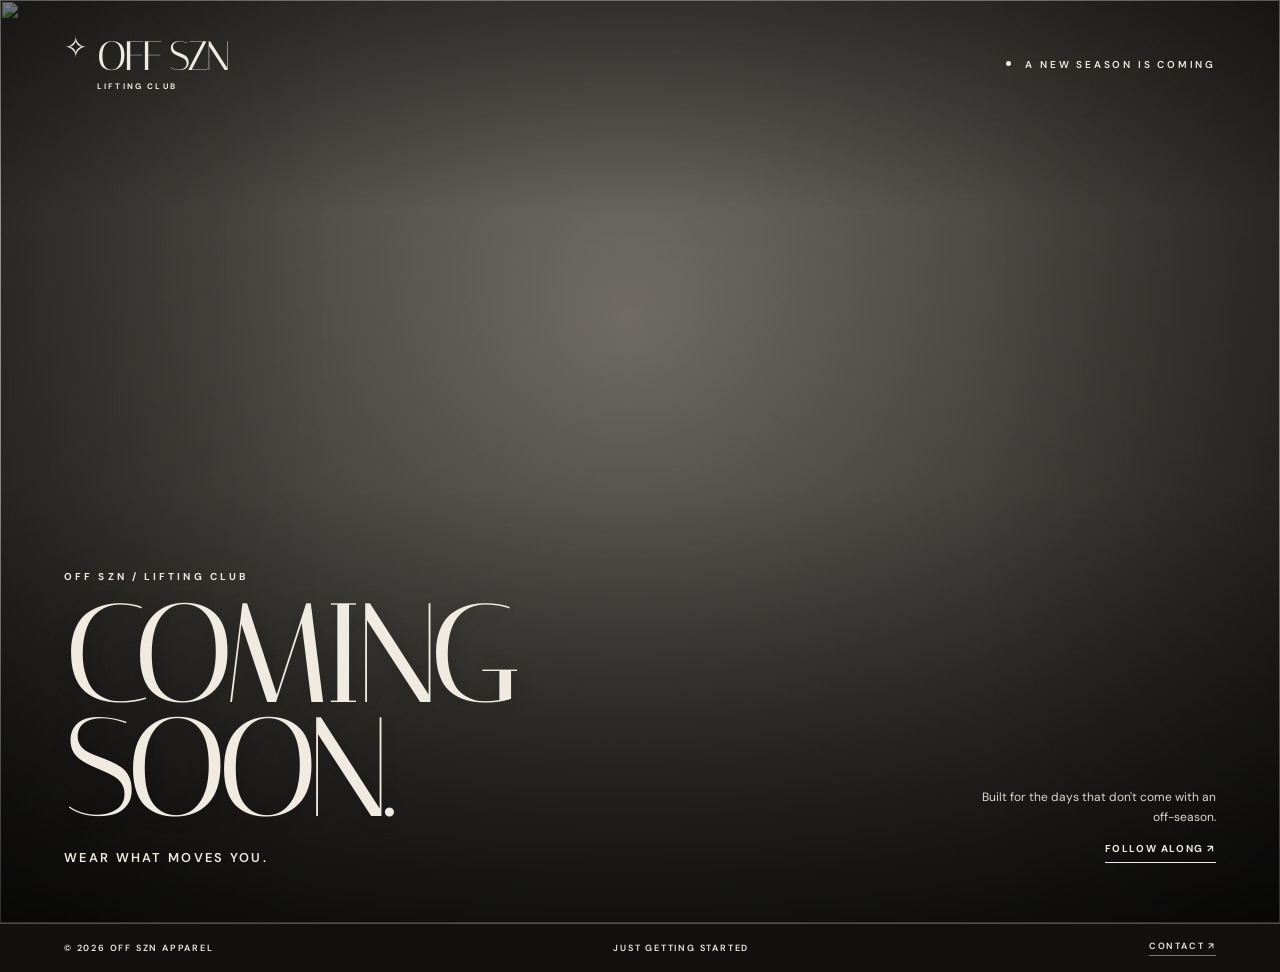
==== off-szn/index.html @ f27dbd00 "Add OFF SZN Lovable landing recreation: off-szn/index.html" ====
<!DOCTYPE html>
<html lang="en">
<head>
  <meta charset="UTF-8" />
  <meta name="viewport" content="width=device-width, initial-scale=1.0" />
  <meta name="theme-color" content="#0f0f0f" />
  <meta name="description" content="OFF SZN Lifting Club — Wear what moves you. Coming soon." />
  <title>OFF SZN — Wear What Moves You</title>
  <link rel="preconnect" href="https://fonts.googleapis.com" />
  <link rel="preconnect" href="https://fonts.gstatic.com" crossorigin />
  <link href="https://fonts.googleapis.com/css2?family=DM+Sans:wght@400;500;600;700&family=Italiana&display=swap" rel="stylesheet" />
  <style>
    :root { color-scheme: dark; --ink: #0b0b0b; --cream: #f0eae0; --muted: #bfb8ae; --line: rgba(241,235,222,.28); }
    * { box-sizing: border-box; }
    html { scroll-behavior: smooth; }
    body { margin: 0; background: var(--ink); color: var(--cream); font-family: 'DM Sans', Arial, sans-serif; -webkit-font-smoothing: antialiased; }
    a { color: inherit; }
    button, a { -webkit-tap-highlight-color: transparent; }
    a:focus-visible { outline: 2px solid var(--cream); outline-offset: 5px; }
    .skip { position: absolute; left: 8px; top: -50px; z-index: 99; background: var(--cream); color: var(--ink); padding: 10px 16px; }
    .skip:focus { top: 8px; }
    .canvas { min-height: 100svh; position: relative; overflow: hidden; isolation: isolate; display: flex; flex-direction: column; }
    /* The live Lovable site's wall-and-shirts photograph is used as the primary artwork. */
    .artwork { position: absolute; inset: 0; z-index: -3; overflow: hidden; background: #55524b; }
    .artwork:before { content: ''; display: block; position: absolute; inset: 0; background: radial-gradient(circle at 49% 35%, #77736c 0%, #4a4843 48%, #211f1d 100%); }
    .artwork img { width: 100%; height: 100%; object-fit: cover; object-position: center 46%; display: block; position: relative; }
    .canvas:before { content: ''; position: absolute; inset: 0; z-index: -2; background: linear-gradient(180deg, rgba(0,0,0,.42), rgba(0,0,0,.04) 23%, rgba(0,0,0,.12) 53%, rgba(0,0,0,.70) 100%); pointer-events: none; }
    .canvas:after { content: ''; position: absolute; inset: 0; z-index: -1; background: linear-gradient(90deg, rgba(0,0,0,.2),transparent 26%,transparent 76%,rgba(0,0,0,.2)); pointer-events: none; }
    .top { display: flex; align-items: center; justify-content: space-between; gap: 20px; padding: clamp(22px, 3vw, 48px) clamp(20px, 5vw, 85px); }
    .brand { text-decoration: none; display: inline-flex; align-items: flex-start; gap: 10px; line-height: 1; }
    .brand-mark { font-size: 28px; transform: translateY(-4px); }
    .brand-type { display: flex; flex-direction: column; align-items: flex-start; }
    .brand-name { font: 400 clamp(26px, 3.2vw, 43px)/.9 'Italiana', Georgia, serif; letter-spacing: -.075em; white-space: nowrap; }
    .brand-label { margin-top: 7px; font-size: 8px; letter-spacing: .27em; font-weight: 700; }
    .top-tag { text-transform: uppercase; letter-spacing: .28em; font-size: 10px; font-weight: 600; white-space: nowrap; }
    .top-tag .dot { display: inline-block; width: 5px; height: 5px; margin-right: 10px; border-radius: 100%; background: var(--cream); vertical-align: 2px; }
    .central-space { flex: 1; min-height: 49vh; }
    .bottom { display: flex; align-items: flex-end; justify-content: space-between; gap: 36px; padding: 0 clamp(20px, 5vw, 85px) clamp(28px, 4.5vw, 64px); }
    .eyebrow { margin: 0 0 14px; font-size: 10px; font-weight: 700; letter-spacing: .31em; text-transform: uppercase; }
    .headline { margin: 0; font: 400 clamp(60px, 11vw, 172px)/.81 'Italiana', Georgia, serif; letter-spacing: -.075em; text-transform: uppercase; text-shadow: 0 2px 20px #0003; }
    .subheading { margin: 24px 0 0; font-size: clamp(12px, 1vw, 15px); letter-spacing: .18em; text-transform: uppercase; font-weight: 600; }
    .bottom-right { min-width: 160px; display: flex; flex-direction: column; gap: 14px; align-items: flex-end; text-align: right; padding-bottom: 3px; }
    .bottom-right p { max-width: 250px; margin: 0; color: #ded8ce; font-size: 12px; line-height: 1.7; }
    .social { display: inline-flex; text-decoration: none; border-bottom: 1px solid var(--cream); padding-bottom: 7px; font-size: 10px; font-weight: 700; letter-spacing: .16em; text-transform: uppercase; }
    .footerline { border-top: 1px solid var(--line); display: flex; align-items: center; justify-content: space-between; gap: 14px; padding: 16px clamp(20px, 5vw, 85px); font-size: 9px; letter-spacing: .2em; font-weight: 600; text-transform: uppercase; background: #121110; }
    .footerline a { text-decoration: none; border-bottom: 1px solid #777; padding-bottom: 3px; }
    @media (max-width: 720px) {
      .canvas { min-height: 100svh; }
      .artwork img { object-position: center 47%; }
      .top { padding: 24px 23px; align-items: flex-start; }
      .brand-name { font-size: 31px; }
      .brand-mark { font-size: 23px; }
      .top-tag { font-size: 8px; letter-spacing: .15em; padding-top: 6px; }
      .central-space { min-height: 51vh; }
      .bottom { padding: 0 23px 31px; display: block; }
      .headline { font-size: clamp(65px, 15.1vw, 108px); line-height: .87; }
      .subheading { font-size: 10px; margin-top: 20px; }
      .bottom-right { margin-top: 24px; align-items: flex-start; text-align: left; gap: 8px; }
      .bottom-right p { display: none; }
      .footerline { padding: 16px 23px; letter-spacing: .09em; font-size: 8px; }
    }
    @media (prefers-reduced-motion: no-preference) { .bottom { animation: rise .75s ease-out both; } @keyframes rise { from { opacity: 0; transform: translateY(20px); } to { opacity: 1; transform: translateY(0); } } }
  </style>
</head>
<body>
<a href="#main" class="skip">Skip to content</a>
<main id="main" class="canvas">
  <div class="artwork" aria-hidden="true">
    <!-- The reference site image is a source-site dependency, not an embedded local asset. -->
    <img src="https://fandom-offseason-threads.lovable.app/__l5e/assets-v1/5ce6800f-434f-4ea0-b4d0-113bd6073832/rack-wall.jpg" alt="" />
  </div>
  <header class="top">
    <a class="brand" href="#main" aria-label="OFF SZN home">
      <span class="brand-mark" aria-hidden="true">✧</span>
      <span class="brand-type"><span class="brand-name">OFF SZN</span><span class="brand-label">LIFTING CLUB</span></span>
    </a>
    <div class="top-tag"><span class="dot"></span> A NEW SEASON IS COMING</div>
  </header>
  <div class="central-space" aria-hidden="true"></div>
  <section class="bottom" aria-label="Coming soon">
    <div class="bottom-left"><p class="eyebrow">OFF SZN / LIFTING CLUB</p><h1 class="headline">COMING<br>SOON.</h1><p class="subheading">Wear what moves you.</p></div>
    <div class="bottom-right"><p>Built for the days that don't come with an off-season.</p><a class="social" href="https://www.instagram.com/offszn_apparel/" target="_blank" rel="noopener noreferrer">Follow along <span aria-hidden="true">&nbsp;↗</span></a></div>
  </section>
</main>
<footer class="footerline"><span>© <span id="year">2026</span> OFF SZN APPAREL</span><span>JUST GETTING STARTED</span><a href="mailto:contact.offsznapparel@gmail.com">CONTACT ↗</a></footer>
<script>document.getElementById('year').textContent = new Date().getFullYear();</script>
</body>
</html>
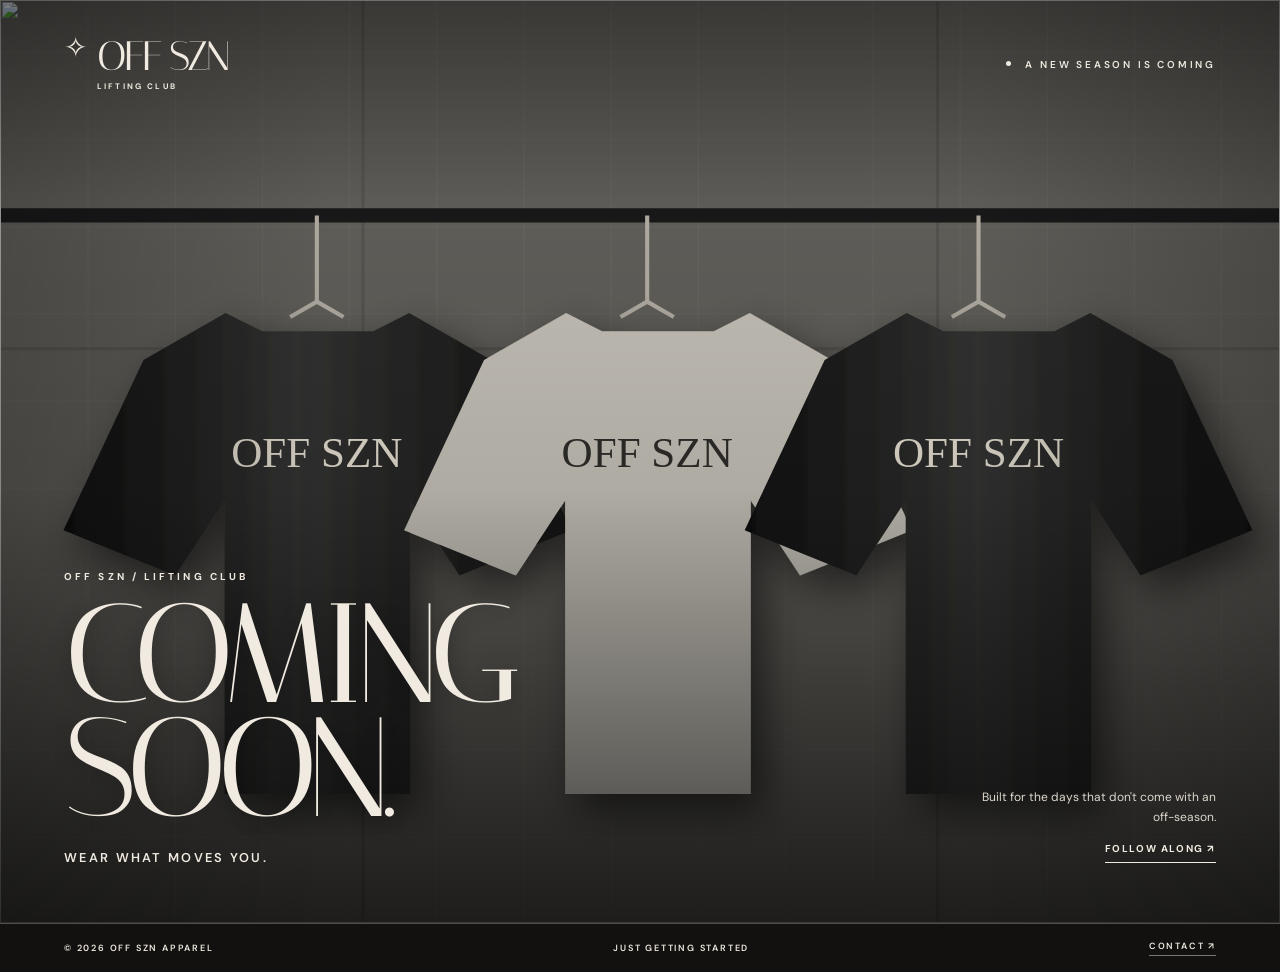
==== commit 690843c7: "Add local three-shirt wall fallback to OFF SZN landing" ====
--- a/off-szn/index.html
+++ b/off-szn/index.html
@@ -23,7 +23,8 @@
     /* The live Lovable site's wall-and-shirts photograph is used as the primary artwork. */
     .artwork { position: absolute; inset: 0; z-index: -3; overflow: hidden; background: #55524b; }
     .artwork:before { content: ''; display: block; position: absolute; inset: 0; background: radial-gradient(circle at 49% 35%, #77736c 0%, #4a4843 48%, #211f1d 100%); }
-    .artwork img { width: 100%; height: 100%; object-fit: cover; object-position: center 46%; display: block; position: relative; }
+    .artwork img { width: 100%; height: 100%; object-fit: cover; object-position: center 46%; display: block; position: absolute; inset: 0; }
+    .artwork svg { width: 100%; height: 100%; object-fit: cover; position: absolute; inset: 0; }
     .canvas:before { content: ''; position: absolute; inset: 0; z-index: -2; background: linear-gradient(180deg, rgba(0,0,0,.42), rgba(0,0,0,.04) 23%, rgba(0,0,0,.12) 53%, rgba(0,0,0,.70) 100%); pointer-events: none; }
     .canvas:after { content: ''; position: absolute; inset: 0; z-index: -1; background: linear-gradient(90deg, rgba(0,0,0,.2),transparent 26%,transparent 76%,rgba(0,0,0,.2)); pointer-events: none; }
     .top { display: flex; align-items: center; justify-content: space-between; gap: 20px; padding: clamp(22px, 3vw, 48px) clamp(20px, 5vw, 85px); }
@@ -66,7 +67,14 @@
 <a href="#main" class="skip">Skip to content</a>
 <main id="main" class="canvas">
   <div class="artwork" aria-hidden="true">
-    <!-- The reference site image is a source-site dependency, not an embedded local asset. -->
+    <svg viewBox="0 0 1440 900" preserveAspectRatio="xMidYMid slice" xmlns="http://www.w3.org/2000/svg" aria-hidden="true">
+      <defs><pattern id="grain" width="85" height="85" patternUnits="userSpaceOnUse"><path d="M0 0h85v85H0z" fill="#62605b"/><path d="M0 51h85M12 0v85" stroke="#8b8880" stroke-width=".7" opacity=".2"/></pattern><linearGradient id="cloth"><stop stop-color="#101010"/><stop offset=".46" stop-color="#343433"/><stop offset="1" stop-color="#111111"/></linearGradient><filter id="shadow"><feDropShadow dx="12" dy="17" stdDeviation="20" flood-opacity=".55"/></filter></defs>
+      <path fill="url(#grain)" d="M0 0h1440v900H0z"/><path d="M0 340h1440M450 0v900M1010 0v900" stroke="#2d2b29" stroke-width="3" opacity=".2"/>
+      <path d="M0 210h1440" stroke="#191919" stroke-width="14"/><g stroke="#b5b0a6" stroke-width="4" fill="none"><path d="M405 210v84m0 0l-26 15m26-15l26 15M727 210v84m0 0l-26 15m26-15l26 15M1050 210v84m0 0l-26 15m26-15l26 15"/></g>
+      <g filter="url(#shadow)"><path d="M316 305l-80 46-78 166 109 44 48-73v286h181V488l48 73 109-44-78-166-80-46-35 18h-108z" fill="url(#cloth)"/><path d="M648 305l-80 46-78 166 109 44 48-73v286h181V488l48 73 109-44-78-166-80-46-35 18H683z" fill="#c7c3ba"/><path d="M980 305l-80 46-78 166 109 44 48-73v286h181V488l48 73 109-44-78-166-80-46-35 18h-108z" fill="url(#cloth)"/></g>
+      <g font-family="Georgia,serif" font-size="42" fill="#e5dfd1" text-anchor="middle"><text x="405" y="455">OFF SZN</text><text x="1050" y="455">OFF SZN</text></g><text x="727" y="455" fill="#2e2d2a" font-size="42" font-family="Georgia,serif" text-anchor="middle">OFF SZN</text>
+    </svg>
+    <!-- Original Lovable photo is linked, not copied: the fallback above works offline. -->
     <img src="https://fandom-offseason-threads.lovable.app/__l5e/assets-v1/5ce6800f-434f-4ea0-b4d0-113bd6073832/rack-wall.jpg" alt="" />
   </div>
   <header class="top">
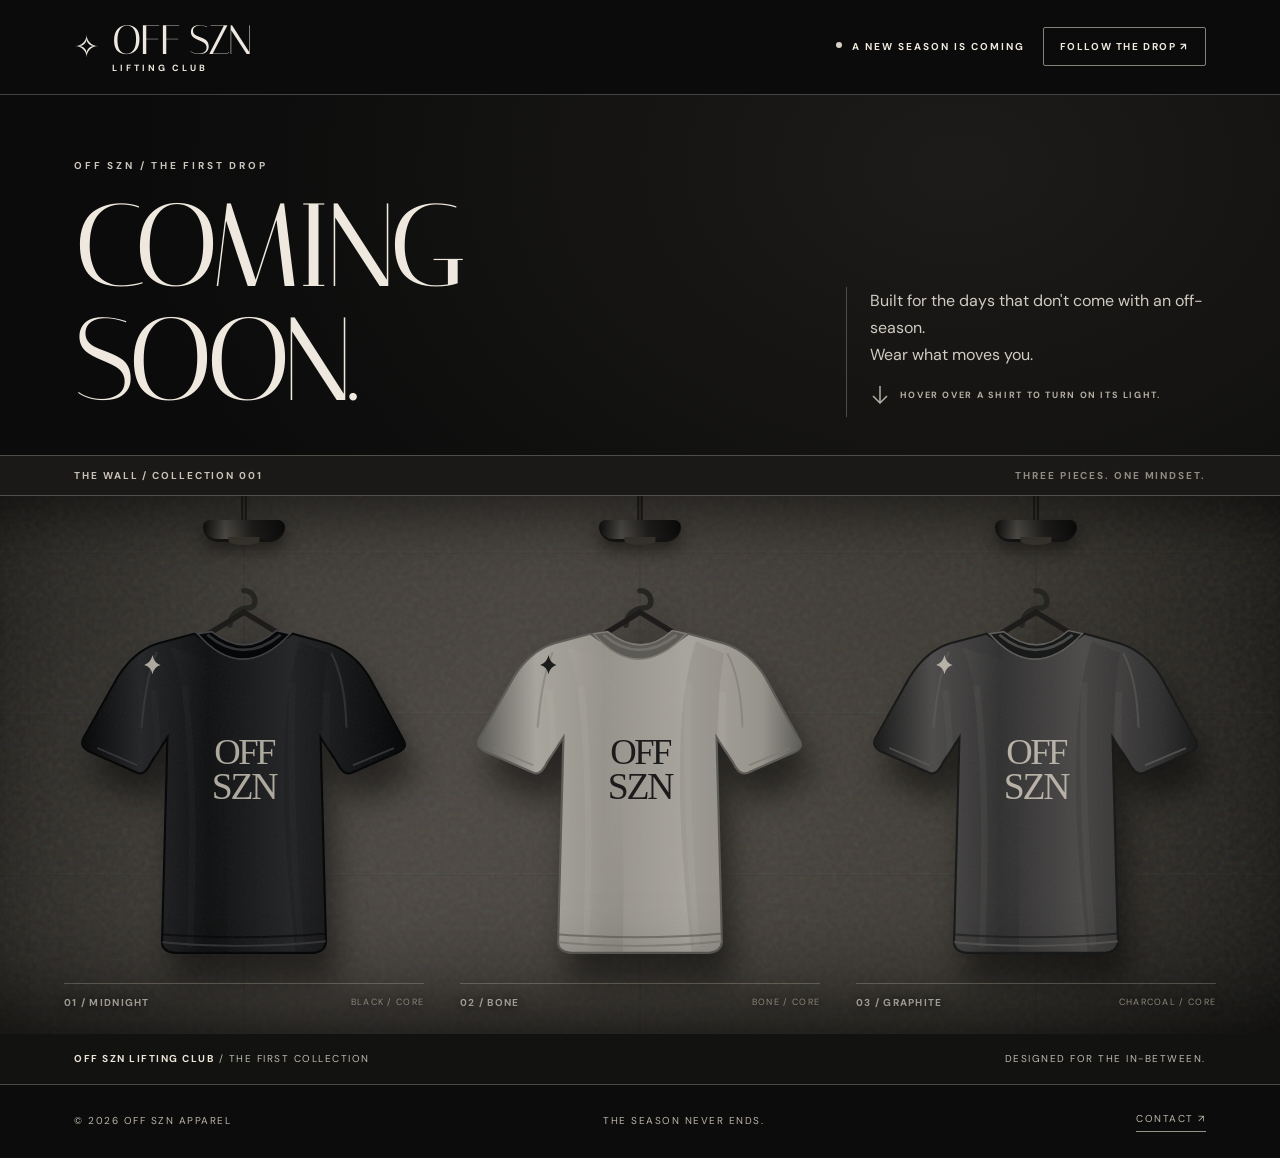
==== commit 147435f9: "Make OFF SZN shirt wall interactive with laptop hover lights and mobile swipe" ====
--- a/off-szn/index.html
+++ b/off-szn/index.html
@@ -1,96 +1,323 @@
-<!DOCTYPE html>
+<!doctype html>
 <html lang="en">
 <head>
-  <meta charset="UTF-8" />
-  <meta name="viewport" content="width=device-width, initial-scale=1.0" />
-  <meta name="theme-color" content="#0f0f0f" />
-  <meta name="description" content="OFF SZN Lifting Club — Wear what moves you. Coming soon." />
-  <title>OFF SZN — Wear What Moves You</title>
-  <link rel="preconnect" href="https://fonts.googleapis.com" />
-  <link rel="preconnect" href="https://fonts.gstatic.com" crossorigin />
-  <link href="https://fonts.googleapis.com/css2?family=DM+Sans:wght@400;500;600;700&family=Italiana&display=swap" rel="stylesheet" />
-  <style>
-    :root { color-scheme: dark; --ink: #0b0b0b; --cream: #f0eae0; --muted: #bfb8ae; --line: rgba(241,235,222,.28); }
-    * { box-sizing: border-box; }
-    html { scroll-behavior: smooth; }
-    body { margin: 0; background: var(--ink); color: var(--cream); font-family: 'DM Sans', Arial, sans-serif; -webkit-font-smoothing: antialiased; }
-    a { color: inherit; }
-    button, a { -webkit-tap-highlight-color: transparent; }
-    a:focus-visible { outline: 2px solid var(--cream); outline-offset: 5px; }
-    .skip { position: absolute; left: 8px; top: -50px; z-index: 99; background: var(--cream); color: var(--ink); padding: 10px 16px; }
-    .skip:focus { top: 8px; }
-    .canvas { min-height: 100svh; position: relative; overflow: hidden; isolation: isolate; display: flex; flex-direction: column; }
-    /* The live Lovable site's wall-and-shirts photograph is used as the primary artwork. */
-    .artwork { position: absolute; inset: 0; z-index: -3; overflow: hidden; background: #55524b; }
-    .artwork:before { content: ''; display: block; position: absolute; inset: 0; background: radial-gradient(circle at 49% 35%, #77736c 0%, #4a4843 48%, #211f1d 100%); }
-    .artwork img { width: 100%; height: 100%; object-fit: cover; object-position: center 46%; display: block; position: absolute; inset: 0; }
-    .artwork svg { width: 100%; height: 100%; object-fit: cover; position: absolute; inset: 0; }
-    .canvas:before { content: ''; position: absolute; inset: 0; z-index: -2; background: linear-gradient(180deg, rgba(0,0,0,.42), rgba(0,0,0,.04) 23%, rgba(0,0,0,.12) 53%, rgba(0,0,0,.70) 100%); pointer-events: none; }
-    .canvas:after { content: ''; position: absolute; inset: 0; z-index: -1; background: linear-gradient(90deg, rgba(0,0,0,.2),transparent 26%,transparent 76%,rgba(0,0,0,.2)); pointer-events: none; }
-    .top { display: flex; align-items: center; justify-content: space-between; gap: 20px; padding: clamp(22px, 3vw, 48px) clamp(20px, 5vw, 85px); }
-    .brand { text-decoration: none; display: inline-flex; align-items: flex-start; gap: 10px; line-height: 1; }
-    .brand-mark { font-size: 28px; transform: translateY(-4px); }
-    .brand-type { display: flex; flex-direction: column; align-items: flex-start; }
-    .brand-name { font: 400 clamp(26px, 3.2vw, 43px)/.9 'Italiana', Georgia, serif; letter-spacing: -.075em; white-space: nowrap; }
-    .brand-label { margin-top: 7px; font-size: 8px; letter-spacing: .27em; font-weight: 700; }
-    .top-tag { text-transform: uppercase; letter-spacing: .28em; font-size: 10px; font-weight: 600; white-space: nowrap; }
-    .top-tag .dot { display: inline-block; width: 5px; height: 5px; margin-right: 10px; border-radius: 100%; background: var(--cream); vertical-align: 2px; }
-    .central-space { flex: 1; min-height: 49vh; }
-    .bottom { display: flex; align-items: flex-end; justify-content: space-between; gap: 36px; padding: 0 clamp(20px, 5vw, 85px) clamp(28px, 4.5vw, 64px); }
-    .eyebrow { margin: 0 0 14px; font-size: 10px; font-weight: 700; letter-spacing: .31em; text-transform: uppercase; }
-    .headline { margin: 0; font: 400 clamp(60px, 11vw, 172px)/.81 'Italiana', Georgia, serif; letter-spacing: -.075em; text-transform: uppercase; text-shadow: 0 2px 20px #0003; }
-    .subheading { margin: 24px 0 0; font-size: clamp(12px, 1vw, 15px); letter-spacing: .18em; text-transform: uppercase; font-weight: 600; }
-    .bottom-right { min-width: 160px; display: flex; flex-direction: column; gap: 14px; align-items: flex-end; text-align: right; padding-bottom: 3px; }
-    .bottom-right p { max-width: 250px; margin: 0; color: #ded8ce; font-size: 12px; line-height: 1.7; }
-    .social { display: inline-flex; text-decoration: none; border-bottom: 1px solid var(--cream); padding-bottom: 7px; font-size: 10px; font-weight: 700; letter-spacing: .16em; text-transform: uppercase; }
-    .footerline { border-top: 1px solid var(--line); display: flex; align-items: center; justify-content: space-between; gap: 14px; padding: 16px clamp(20px, 5vw, 85px); font-size: 9px; letter-spacing: .2em; font-weight: 600; text-transform: uppercase; background: #121110; }
-    .footerline a { text-decoration: none; border-bottom: 1px solid #777; padding-bottom: 3px; }
-    @media (max-width: 720px) {
-      .canvas { min-height: 100svh; }
-      .artwork img { object-position: center 47%; }
-      .top { padding: 24px 23px; align-items: flex-start; }
-      .brand-name { font-size: 31px; }
-      .brand-mark { font-size: 23px; }
-      .top-tag { font-size: 8px; letter-spacing: .15em; padding-top: 6px; }
-      .central-space { min-height: 51vh; }
-      .bottom { padding: 0 23px 31px; display: block; }
-      .headline { font-size: clamp(65px, 15.1vw, 108px); line-height: .87; }
-      .subheading { font-size: 10px; margin-top: 20px; }
-      .bottom-right { margin-top: 24px; align-items: flex-start; text-align: left; gap: 8px; }
-      .bottom-right p { display: none; }
-      .footerline { padding: 16px 23px; letter-spacing: .09em; font-size: 8px; }
-    }
-    @media (prefers-reduced-motion: no-preference) { .bottom { animation: rise .75s ease-out both; } @keyframes rise { from { opacity: 0; transform: translateY(20px); } to { opacity: 1; transform: translateY(0); } } }
-  </style>
+<meta charset="utf-8" />
+<meta name="viewport" content="width=device-width, initial-scale=1" />
+<meta name="theme-color" content="#0c0c0c" />
+<meta name="description" content="OFF SZN Lifting Club. Wear what moves you. First collection coming soon." />
+<title>OFF SZN — Coming Soon</title>
+<link rel="preconnect" href="https://fonts.googleapis.com" />
+<link rel="preconnect" href="https://fonts.gstatic.com" crossorigin />
+<link href="https://fonts.googleapis.com/css2?family=DM+Sans:wght@400;500;600;700&family=Italiana&display=swap" rel="stylesheet" />
+<style>
+:root{--ink:#0c0c0c;--cream:#eee8de;--muted:#b7b1a8;--line:rgba(241,235,222,.25);color-scheme:dark}
+*{box-sizing:border-box}
+html{scroll-behavior:smooth}
+body{margin:0;background:var(--ink);color:var(--cream);font-family:"DM Sans",Arial,sans-serif;-webkit-font-smoothing:antialiased;overflow-x:hidden}
+a{color:inherit}a:focus-visible,button:focus-visible{outline:2px solid #eee8de;outline-offset:5px}
+button{font:inherit} .skip{position:absolute;top:-80px;left:18px;z-index:30;padding:10px 14px;background:var(--cream);color:var(--ink)}.skip:focus{top:14px}
+.page{min-height:100vh;display:flex;flex-direction:column}
+.top{position:relative;z-index:3;display:flex;align-items:center;justify-content:space-between;gap:24px;padding:20px clamp(22px,5.8vw,94px);border-bottom:1px solid var(--line);background:#0b0b0b}
+.brand{display:flex;align-items:center;gap:13px;text-decoration:none;flex-shrink:0}
+.brand-star{font-size:30px;font-family:Georgia,serif;line-height:1}
+.brand-copy{display:flex;flex-direction:column;gap:1px}.brand-name{font:400 clamp(28px,3.2vw,43px)/1 "Italiana",Georgia,serif;white-space:nowrap;letter-spacing:-.045em}
+.brand-sub{font-size:9px;letter-spacing:.32em;font-weight:700}
+.top-right{text-align:right;display:flex;align-items:center;gap:18px;justify-content:flex-end;flex-wrap:wrap}
+.top-tag{font-weight:700;letter-spacing:.2em;font-size:10px;text-transform:uppercase;line-height:1.45}
+.top-tag:before{content:"";display:inline-block;width:6px;height:6px;border-radius:50%;background:#d7d2c5;margin-right:10px;vertical-align:2px}
+.top-cta{border:1px solid #85817a;border-radius:2px;padding:12px 16px;text-decoration:none;font-weight:700;font-size:10px;letter-spacing:.16em;text-transform:uppercase;white-space:nowrap;transition:background .2s,color .2s}
+.top-cta:hover{background:var(--cream);color:#111}
+.intro{padding:clamp(34px,5vw,66px) clamp(22px,5.8vw,94px) clamp(22px,3vw,38px);display:grid;grid-template-columns:minmax(0,1fr) minmax(220px,360px);gap:26px;align-items:end;background:radial-gradient(ellipse 80% 200% at 75% 20%,#1c1b19 0%,#0b0b0b 80%)}
+.eyebrow{font-size:10px;letter-spacing:.28em;font-weight:700;text-transform:uppercase;margin:0 0 17px;color:#ccc6bc}
+.intro h1{margin:0;font:400 clamp(58px,9.2vw,139px)/.97 "Italiana",Georgia,serif;letter-spacing:-.058em;text-transform:uppercase;max-width:100%;overflow-wrap:normal}
+.intro h1 span{display:block;white-space:nowrap}
+.intro-side{border-left:1px solid #4f4b45;padding-left:23px;padding-bottom:8px}
+.intro-side p{font-size:clamp(13px,1.25vw,16px);line-height:1.7;margin:0 0 18px;color:#d0cbc1}
+.hint{display:inline-flex;gap:10px;align-items:center;color:#b5aea3;text-transform:uppercase;letter-spacing:.18em;font-size:9px;font-weight:700;line-height:1.5}
+.hint svg{flex-shrink:0}
+.wall-section{position:relative;background:#121211}
+.wall-topline{padding:13px clamp(22px,5.8vw,94px);display:flex;align-items:center;justify-content:space-between;gap:20px;border-top:1px solid #504c47;border-bottom:1px solid #514e49;color:#c9c2b6;background:#1a1918;font-size:10px;font-weight:700;letter-spacing:.19em;text-transform:uppercase}
+.wall-topline span:last-child{color:#918c82}
+.wall-stage{position:relative;isolation:isolate;display:grid;grid-template-columns:repeat(3,minmax(0,1fr));gap:clamp(8px,2vw,40px);padding:0 clamp(15px,4.6vw,72px);min-height:clamp(430px,42vw,565px);overflow:hidden;background:
+ radial-gradient(ellipse 90% 70% at 50% 65%,rgba(115,110,102,.16),transparent 80%),
+ linear-gradient(90deg,rgba(0,0,0,.33),transparent 23%,transparent 76%,rgba(0,0,0,.35)),
+ repeating-linear-gradient(0deg,transparent 0,transparent 158px,rgba(0,0,0,.1) 159px,rgba(255,255,255,.034) 160px,transparent 161px),
+ linear-gradient(110deg,#373530,#45413c 38%,#393630 75%,#282623)}
+.wall-stage:before{position:absolute;inset:0;z-index:-1;content:"";opacity:.35;pointer-events:none;background-image:url("data:image/svg+xml,%3Csvg viewBox='0 0 200 200' xmlns='http://www.w3.org/2000/svg'%3E%3Cfilter id='n'%3E%3CfeTurbulence type='fractalNoise' baseFrequency='.5' numOctaves='3' seed='5' stitchTiles='stitch'/%3E%3C/filter%3E%3Crect width='200' height='200' filter='url(%23n)' opacity='.23'/%3E%3C/svg%3E")}
+.wall-stage:after{position:absolute;inset:0;z-index:5;pointer-events:none;content:"";box-shadow:inset 0 65px 65px -48px rgba(0,0,0,.6),inset 0 -90px 110px -80px #090908}
+.station{position:relative;min-width:0;min-height:clamp(430px,42vw,565px);isolation:isolate;display:flex;align-items:center;flex-direction:column}
+.station:before{content:"";position:absolute;left:50%;top:0;bottom:0;width:1px;background:rgba(0,0,0,.12);transform:translateX(-50%)}
+.fixture{position:absolute;z-index:4;top:0;left:50%;transform:translateX(-50%);height:88px;width:112px;pointer-events:none}
+.fixture-cord{position:absolute;left:50%;width:5px;height:28px;background:linear-gradient(90deg,#0b0b0b,#45413d,#090909);transform:translateX(-50%);top:0}
+.fixture-head{position:absolute;top:24px;left:50%;transform:translateX(-50%);height:22px;width:82px;border-radius:9px 9px 20px 20px;background:linear-gradient(90deg,#10100f,#55524d 27%,#23211f 60%,#0c0c0c);border-bottom:3px solid #161514;box-shadow:0 8px 16px #14120f99}
+.fixture-bulb{position:absolute;top:41px;left:50%;transform:translateX(-50%);width:31px;height:8px;background:#39372f;border-radius:0 0 50% 50%;box-shadow:0 0 0 rgba(255,236,193,0);transition:background .15s,box-shadow .2s}
+.fixture-halo{position:absolute;top:24px;left:50%;transform:translateX(-50%);width:160px;height:120px;border-radius:50%;background:radial-gradient(ellipse at 50% 30%,rgba(255,222,156,.35),transparent 61%);opacity:0;pointer-events:none;transition:opacity .16s}
+.light-beam{position:absolute;top:43px;left:50%;width:min(135%,435px);height:calc(100% - 52px);transform:translateX(-50%);z-index:-1;pointer-events:none;clip-path:polygon(47% 0%,53% 0%,98% 100%,2% 100%);background:linear-gradient(180deg,rgba(255,230,168,.27) 0%,rgba(247,222,176,.17) 44%,rgba(240,225,191,.075) 83%,transparent);opacity:0;mix-blend-mode:screen;transition:opacity .18s}
+.station.is-lit .light-beam{opacity:1}.station.is-lit .fixture-halo{opacity:1}.station.is-lit .fixture-bulb{background:#fff2c9;box-shadow:0 0 8px 4px rgba(255,227,163,.75),0 0 35px 14px rgba(255,219,147,.36)}
+.shirt-button{appearance:none;background:none;border:0;display:block;position:absolute;z-index:2;top:clamp(60px,7vw,86px);left:50%;transform:translateX(-50%);width:min(95%,345px);padding:0;cursor:pointer;filter:drop-shadow(10px 27px 15px rgba(0,0,0,.47)) brightness(.78);transition:transform .45s cubic-bezier(.2,.8,.2,1),filter .4s ease;transform-origin:center 22%}
+.shirt-svg{display:block;width:100%;height:auto}
+.station.is-lit .shirt-button{transform:translateX(-50%) translateY(-8px) scale(1.075);filter:drop-shadow(13px 32px 19px rgba(0,0,0,.68)) brightness(1.13)}
+.station-label{position:absolute;z-index:3;bottom:25px;left:5px;right:5px;display:flex;align-items:center;justify-content:space-between;gap:10px;border-top:1px solid rgba(239,232,218,.3);padding-top:12px;text-shadow:0 1px 10px #000;font-size:10px;text-transform:uppercase;letter-spacing:.13em;pointer-events:none}
+.station-number{font-weight:700}.station-detail{color:#d0c7b7;font-size:9px}
+/* A single ignition animation is replayed only when a NEW station is activated. */
+.station.is-flickering .light-beam,.station.is-flickering .fixture-halo{animation:lamp-flicker .82s steps(1,end) both}
+.station.is-flickering .fixture-bulb{animation:bulb-flicker .82s steps(1,end) both}
+@keyframes lamp-flicker{0%{opacity:0}8%{opacity:1}13%{opacity:0}23%{opacity:1}31%{opacity:.09}38%{opacity:1}49%{opacity:.5}57%,100%{opacity:1}}
+@keyframes bulb-flicker{0%,13%,31%{background:#39372f;box-shadow:none}8%,23%,38%,49%,57%,100%{background:#fff2c9;box-shadow:0 0 8px 4px rgba(255,227,163,.75),0 0 35px 14px rgba(255,219,147,.36)}}
+.gallery-controls{display:none}
+.gallery-meta{display:flex;align-items:center;justify-content:space-between;gap:15px;padding:17px clamp(22px,5.8vw,94px);border-bottom:1px solid var(--line);font-size:10px;letter-spacing:.15em;text-transform:uppercase;color:#bfb9af}
+.gallery-meta p{margin:0;line-height:1.6}.gallery-meta strong{font-weight:700;color:#ede5d7}
+.foot{display:flex;justify-content:space-between;gap:24px;align-items:center;padding:26px clamp(22px,5.8vw,94px);font-size:10px;line-height:1.6;text-transform:uppercase;letter-spacing:.15em;color:#bdb5a9}
+.foot a{text-decoration:none;border-bottom:1px solid rgba(241,235,222,.6);padding-bottom:4px;white-space:nowrap}
+@media (max-width:1040px){.intro h1{font-size:clamp(54px,8.2vw,94px)}.station-label{font-size:9px}.station-detail{font-size:8px}.shirt-button{width:min(104%,330px)}}
+@media (max-width:760px){
+ .top{padding:18px 20px;gap:12px}.brand-star{font-size:23px}.brand-name{font-size:30px}.brand-sub{font-size:8px}.top-tag{display:none}.top-cta{font-size:9px;letter-spacing:.07em;padding:10px 11px}
+ .intro{padding:35px 22px 27px;display:block}.intro h1{font-size:clamp(61px,15vw,108px);line-height:.97}.intro-side{margin-top:17px;border-left:0;border-top:1px solid #524d46;padding:15px 0 0}.intro-side p{font-size:13px;margin-bottom:10px}.eyebrow{font-size:9px;margin-bottom:12px}
+ .wall-topline{padding:13px 22px;font-size:9px;letter-spacing:.11em}.wall-topline span:last-child{display:none}
+ .wall-stage{display:flex;align-items:stretch;gap:0;padding:0;min-height:clamp(480px,145vw,610px);overflow-x:auto;overscroll-behavior-x:contain;scroll-snap-type:x mandatory;scrollbar-width:none;scroll-padding-inline:0;touch-action:pan-x;}
+ .wall-stage::-webkit-scrollbar{display:none}
+ .station{flex:0 0 100%;width:100%;min-height:clamp(480px,145vw,610px);scroll-snap-align:center;scroll-snap-stop:always}
+ .shirt-button{top:clamp(73px,22vw,102px);width:min(78vw,332px)}
+ .fixture{height:88px}.light-beam{width:min(115vw,440px)}
+ .station-label{left:23px;right:23px;bottom:26px;font-size:11px;letter-spacing:.15em}.station-detail{font-size:9px}
+ .gallery-controls{display:flex;align-items:center;justify-content:space-between;gap:14px;padding:14px 22px;border-bottom:1px solid #4b4641;background:#171614}
+ .arrow-button{width:42px;height:42px;border:1px solid #696159;background:transparent;color:var(--cream);border-radius:50%;font-size:22px;display:grid;place-items:center;cursor:pointer}
+ .arrow-button:disabled{opacity:.35;cursor:default}
+ .slide-status{display:flex;align-items:center;gap:12px;color:#ddd5c9;font-size:11px;font-weight:700;letter-spacing:.2em}
+ .dots{display:flex;gap:6px}.dot-indicator{height:5px;width:5px;border-radius:50%;background:#5a5752;transition:background .2s,width .2s}.dot-indicator.active{width:19px;border-radius:5px;background:#e6dccd}
+ .gallery-meta{padding:14px 22px;align-items:flex-start}.gallery-meta p:last-child{display:none}
+ .foot{padding:25px 22px;flex-wrap:wrap;gap:14px;font-size:9px}
+}
+@media (max-width:380px){.top-cta{padding:9px 8px}.brand-name{font-size:26px}.brand-star{font-size:20px}.intro h1{font-size:14.1vw}.station-detail{display:none}}
+@media (prefers-reduced-motion:reduce){html{scroll-behavior:auto}.station.is-flickering .light-beam,.station.is-flickering .fixture-halo,.station.is-flickering .fixture-bulb{animation:none}.shirt-button,.light-beam,.fixture-halo,.fixture-bulb{transition:none}}
+</style>
 </head>
 <body>
-<a href="#main" class="skip">Skip to content</a>
-<main id="main" class="canvas">
-  <div class="artwork" aria-hidden="true">
-    <svg viewBox="0 0 1440 900" preserveAspectRatio="xMidYMid slice" xmlns="http://www.w3.org/2000/svg" aria-hidden="true">
-      <defs><pattern id="grain" width="85" height="85" patternUnits="userSpaceOnUse"><path d="M0 0h85v85H0z" fill="#62605b"/><path d="M0 51h85M12 0v85" stroke="#8b8880" stroke-width=".7" opacity=".2"/></pattern><linearGradient id="cloth"><stop stop-color="#101010"/><stop offset=".46" stop-color="#343433"/><stop offset="1" stop-color="#111111"/></linearGradient><filter id="shadow"><feDropShadow dx="12" dy="17" stdDeviation="20" flood-opacity=".55"/></filter></defs>
-      <path fill="url(#grain)" d="M0 0h1440v900H0z"/><path d="M0 340h1440M450 0v900M1010 0v900" stroke="#2d2b29" stroke-width="3" opacity=".2"/>
-      <path d="M0 210h1440" stroke="#191919" stroke-width="14"/><g stroke="#b5b0a6" stroke-width="4" fill="none"><path d="M405 210v84m0 0l-26 15m26-15l26 15M727 210v84m0 0l-26 15m26-15l26 15M1050 210v84m0 0l-26 15m26-15l26 15"/></g>
-      <g filter="url(#shadow)"><path d="M316 305l-80 46-78 166 109 44 48-73v286h181V488l48 73 109-44-78-166-80-46-35 18h-108z" fill="url(#cloth)"/><path d="M648 305l-80 46-78 166 109 44 48-73v286h181V488l48 73 109-44-78-166-80-46-35 18H683z" fill="#c7c3ba"/><path d="M980 305l-80 46-78 166 109 44 48-73v286h181V488l48 73 109-44-78-166-80-46-35 18h-108z" fill="url(#cloth)"/></g>
-      <g font-family="Georgia,serif" font-size="42" fill="#e5dfd1" text-anchor="middle"><text x="405" y="455">OFF SZN</text><text x="1050" y="455">OFF SZN</text></g><text x="727" y="455" fill="#2e2d2a" font-size="42" font-family="Georgia,serif" text-anchor="middle">OFF SZN</text>
-    </svg>
-    <!-- Original Lovable photo is linked, not copied: the fallback above works offline. -->
-    <img src="https://fandom-offseason-threads.lovable.app/__l5e/assets-v1/5ce6800f-434f-4ea0-b4d0-113bd6073832/rack-wall.jpg" alt="" />
-  </div>
-  <header class="top">
-    <a class="brand" href="#main" aria-label="OFF SZN home">
-      <span class="brand-mark" aria-hidden="true">✧</span>
-      <span class="brand-type"><span class="brand-name">OFF SZN</span><span class="brand-label">LIFTING CLUB</span></span>
-    </a>
-    <div class="top-tag"><span class="dot"></span> A NEW SEASON IS COMING</div>
-  </header>
-  <div class="central-space" aria-hidden="true"></div>
-  <section class="bottom" aria-label="Coming soon">
-    <div class="bottom-left"><p class="eyebrow">OFF SZN / LIFTING CLUB</p><h1 class="headline">COMING<br>SOON.</h1><p class="subheading">Wear what moves you.</p></div>
-    <div class="bottom-right"><p>Built for the days that don't come with an off-season.</p><a class="social" href="https://www.instagram.com/offszn_apparel/" target="_blank" rel="noopener noreferrer">Follow along <span aria-hidden="true">&nbsp;↗</span></a></div>
-  </section>
+<a class="skip" href="#main">Skip to shirts</a>
+<div class="page">
+<header class="top">
+ <a class="brand" href="#top" aria-label="OFF SZN home"><span class="brand-star" aria-hidden="true">✧</span><span class="brand-copy"><span class="brand-name">OFF SZN</span><span class="brand-sub">LIFTING CLUB</span></span></a>
+ <div class="top-right"><span class="top-tag">A NEW SEASON IS COMING</span><a class="top-cta" href="https://www.instagram.com/offszn_apparel/" target="_blank" rel="noopener noreferrer">FOLLOW THE DROP ↗</a></div>
+</header>
+<main id="main">
+ <section class="intro" id="top" aria-labelledby="main-title">
+  <div><p class="eyebrow">OFF SZN / THE FIRST DROP</p><h1 id="main-title"><span>COMING</span><span>SOON.</span></h1></div>
+  <div class="intro-side"><p>Built for the days that don't come with an off-season.<br>Wear what moves you.</p><span class="hint"><svg width="20" height="18" viewBox="0 0 20 18" fill="none" aria-hidden="true"><path d="M10 0v16M3 10l7 7 7-7" stroke="currentColor" stroke-width="1.5"/></svg><span class="desktop-instruction">Hover over a shirt to turn on its light.</span><span class="mobile-instruction" hidden>Swipe to explore the collection.</span></span></div>
+ </section>
+ <section class="wall-section" aria-label="OFF SZN shirt collection">
+   <div class="wall-topline"><span>THE WALL / COLLECTION 001</span><span>THREE PIECES. ONE MINDSET.</span></div>
+   <div class="wall-stage" id="wall-stage" aria-label="Swipe between three OFF SZN shirts" tabindex="0">
+<article class="station" data-index="0" aria-label="MIDNIGHT OFF SZN t-shirt">
+   <span class="light-beam" aria-hidden="true"></span>
+   <span class="fixture" aria-hidden="true"><span class="fixture-cord"></span><span class="fixture-head"></span><span class="fixture-bulb"></span><span class="fixture-halo"></span></span>
+   <button class="shirt-button" type="button" aria-label="Light up the midnight shirt" aria-pressed="false">
+      <svg class="shirt-svg" viewBox="0 0 320 389" xmlns="http://www.w3.org/2000/svg" aria-hidden="true">
+  <defs>
+    <linearGradient id="fabric01" x1="0" y1="0" x2="1" y2="0"><stop offset="0" stop-color="#08090a"/><stop offset=".18" stop-color="#303134"/><stop offset=".39" stop-color="#151617"/><stop offset=".65" stop-color="#303134"/><stop offset=".88" stop-color="#151617"/><stop offset="1" stop-color="#08090a"/></linearGradient>
+    <linearGradient id="fold01" x1="0" y1="0" x2="1" y2="1"><stop stop-color="#4f5051" stop-opacity=".32"/><stop offset=".6" stop-color="#151617" stop-opacity="0"/><stop offset="1" stop-color="#08090a" stop-opacity=".4"/></linearGradient>
+    <filter id="grain01" x="0" y="0" width="100%" height="100%"><feTurbulence type="fractalNoise" baseFrequency=".47" numOctaves="2" seed="4" stitchTiles="stitch" result="noise"/><feColorMatrix in="noise" type="saturate" values="0"/><feComponentTransfer><feFuncA type="linear" slope=".075"/></feComponentTransfer></filter>
+    <clipPath id="shape01"><path d="M114 48 80 57 Q58 64 43 88 L11 145 Q7 153 18 158 L61 177 Q68 180 74 167 L89 144 84 334 Q84 343 96 344 L224 344 Q235 343 236 334 L231 144 246 167 Q252 180 260 177 L303 158 Q313 153 307 145 L276 88 Q262 65 238 57 L205 48 Q185 64 160 65 Q134 64 114 48Z"/></clipPath>
+  </defs>
+  <path d="M147 40 Q148 26 163 24 Q171 24 170 16 Q168 8 160 8" fill="none" stroke="#302f2b" stroke-width="5" stroke-linecap="round"/>
+  <path d="M160 28 119 53 M160 28 201 53" stroke="#262421" stroke-width="5" stroke-linecap="round" fill="none"/>
+  <path d="M114 48 80 57 Q58 64 43 88 L11 145 Q7 153 18 158 L61 177 Q68 180 74 167 L89 144 84 334 Q84 343 96 344 L224 344 Q235 343 236 334 L231 144 246 167 Q252 180 260 177 L303 158 Q313 153 307 145 L276 88 Q262 65 238 57 L205 48 Q185 64 160 65 Q134 64 114 48Z" fill="url(#fabric01)" stroke="#08090a" stroke-width="2"/>
+  <g clip-path="url(#shape01)">
+    <path d="M92 61 Q115 107 110 345 L144 345 Q148 170 130 72Z" fill="url(#fold01)" opacity=".5"/>
+    <path d="M212 55 Q184 136 208 344 L239 344 Q224 146 238 66Z" fill="#08090a" opacity=".15"/>
+    <path d="M76 100 Q84 171 76 220 M237 102 Q234 193 242 251 M105 96 Q116 196 110 339 M205 93 Q201 202 213 338" fill="none" stroke="#4f5051" opacity=".13" stroke-width="6"/>
+    <path d="M73 333 Q155 342 239 333 M24 154 61 170 M261 170 299 154" fill="none" stroke="#56565a" stroke-width="1.7" opacity=".7"/>
+    <path d="M74 326 Q157 333 237 326" fill="none" stroke="#08090a" opacity=".65" stroke-width="2"/>
+    <path d="M79 65 Q69 88 65 135 M241 66 Q254 91 255 135" fill="none" stroke="#56565a" opacity=".55" stroke-width="2"/>
+    <rect x="0" y="45" width="320" height="310" filter="url(#grain01)" opacity=".7" />
+  </g>
+  <path d="M117 48 Q158 95 203 48 L190 45 Q162 71 130 46Z" fill="#08090a" stroke="#56565a" stroke-width="1.5"/>
+  <path d="M126 49 Q159 77 194 49" stroke="#56565a" stroke-width="2.5" fill="none" opacity=".7"/>
+  <g fill="#dfd9cc" text-anchor="middle">
+    <text x="160" y="169" font-family="Georgia, 'Times New Roman', serif" font-size="34" letter-spacing="-2.4">OFF</text>
+    <text x="160" y="201" font-family="Georgia, 'Times New Roman', serif" font-size="35" letter-spacing="-2.1">SZN</text>
+    <path d="M126 144 Q129 158 140 161 Q129 164 126 177 Q124 164 112 161 Q124 157 126 144Z" transform="translate(7 -10) scale(.54)"/>
+  </g>
+</svg>
+   </button>
+   <div class="station-label"><span class="station-number">01 / MIDNIGHT</span><span class="station-detail">BLACK / CORE</span></div>
+ </article>
+<article class="station" data-index="1" aria-label="BONE OFF SZN t-shirt">
+   <span class="light-beam" aria-hidden="true"></span>
+   <span class="fixture" aria-hidden="true"><span class="fixture-cord"></span><span class="fixture-head"></span><span class="fixture-bulb"></span><span class="fixture-halo"></span></span>
+   <button class="shirt-button" type="button" aria-label="Light up the bone shirt" aria-pressed="false">
+      <svg class="shirt-svg" viewBox="0 0 320 389" xmlns="http://www.w3.org/2000/svg" aria-hidden="true">
+  <defs>
+    <linearGradient id="fabric02" x1="0" y1="0" x2="1" y2="0"><stop offset="0" stop-color="#77756e"/><stop offset=".18" stop-color="#d9d5cb"/><stop offset=".39" stop-color="#c2beb4"/><stop offset=".65" stop-color="#d9d5cb"/><stop offset=".88" stop-color="#c2beb4"/><stop offset="1" stop-color="#77756e"/></linearGradient>
+    <linearGradient id="fold02" x1="0" y1="0" x2="1" y2="1"><stop stop-color="#f0eae0" stop-opacity=".32"/><stop offset=".6" stop-color="#c2beb4" stop-opacity="0"/><stop offset="1" stop-color="#77756e" stop-opacity=".4"/></linearGradient>
+    <filter id="grain02" x="0" y="0" width="100%" height="100%"><feTurbulence type="fractalNoise" baseFrequency=".47" numOctaves="2" seed="4" stitchTiles="stitch" result="noise"/><feColorMatrix in="noise" type="saturate" values="0"/><feComponentTransfer><feFuncA type="linear" slope=".075"/></feComponentTransfer></filter>
+    <clipPath id="shape02"><path d="M114 48 80 57 Q58 64 43 88 L11 145 Q7 153 18 158 L61 177 Q68 180 74 167 L89 144 84 334 Q84 343 96 344 L224 344 Q235 343 236 334 L231 144 246 167 Q252 180 260 177 L303 158 Q313 153 307 145 L276 88 Q262 65 238 57 L205 48 Q185 64 160 65 Q134 64 114 48Z"/></clipPath>
+  </defs>
+  <path d="M147 40 Q148 26 163 24 Q171 24 170 16 Q168 8 160 8" fill="none" stroke="#302f2b" stroke-width="5" stroke-linecap="round"/>
+  <path d="M160 28 119 53 M160 28 201 53" stroke="#262421" stroke-width="5" stroke-linecap="round" fill="none"/>
+  <path d="M114 48 80 57 Q58 64 43 88 L11 145 Q7 153 18 158 L61 177 Q68 180 74 167 L89 144 84 334 Q84 343 96 344 L224 344 Q235 343 236 334 L231 144 246 167 Q252 180 260 177 L303 158 Q313 153 307 145 L276 88 Q262 65 238 57 L205 48 Q185 64 160 65 Q134 64 114 48Z" fill="url(#fabric02)" stroke="#77756e" stroke-width="2"/>
+  <g clip-path="url(#shape02)">
+    <path d="M92 61 Q115 107 110 345 L144 345 Q148 170 130 72Z" fill="url(#fold02)" opacity=".5"/>
+    <path d="M212 55 Q184 136 208 344 L239 344 Q224 146 238 66Z" fill="#77756e" opacity=".15"/>
+    <path d="M76 100 Q84 171 76 220 M237 102 Q234 193 242 251 M105 96 Q116 196 110 339 M205 93 Q201 202 213 338" fill="none" stroke="#f0eae0" opacity=".13" stroke-width="6"/>
+    <path d="M73 333 Q155 342 239 333 M24 154 61 170 M261 170 299 154" fill="none" stroke="#a09c93" stroke-width="1.7" opacity=".7"/>
+    <path d="M74 326 Q157 333 237 326" fill="none" stroke="#77756e" opacity=".65" stroke-width="2"/>
+    <path d="M79 65 Q69 88 65 135 M241 66 Q254 91 255 135" fill="none" stroke="#a09c93" opacity=".55" stroke-width="2"/>
+    <rect x="0" y="45" width="320" height="310" filter="url(#grain02)" opacity=".7" />
+  </g>
+  <path d="M117 48 Q158 95 203 48 L190 45 Q162 71 130 46Z" fill="#77756e" stroke="#a09c93" stroke-width="1.5"/>
+  <path d="M126 49 Q159 77 194 49" stroke="#a09c93" stroke-width="2.5" fill="none" opacity=".7"/>
+  <g fill="#242323" text-anchor="middle">
+    <text x="160" y="169" font-family="Georgia, 'Times New Roman', serif" font-size="34" letter-spacing="-2.4">OFF</text>
+    <text x="160" y="201" font-family="Georgia, 'Times New Roman', serif" font-size="35" letter-spacing="-2.1">SZN</text>
+    <path d="M126 144 Q129 158 140 161 Q129 164 126 177 Q124 164 112 161 Q124 157 126 144Z" transform="translate(7 -10) scale(.54)"/>
+  </g>
+</svg>
+   </button>
+   <div class="station-label"><span class="station-number">02 / BONE</span><span class="station-detail">BONE / CORE</span></div>
+ </article>
+<article class="station" data-index="2" aria-label="GRAPHITE OFF SZN t-shirt">
+   <span class="light-beam" aria-hidden="true"></span>
+   <span class="fixture" aria-hidden="true"><span class="fixture-cord"></span><span class="fixture-head"></span><span class="fixture-bulb"></span><span class="fixture-halo"></span></span>
+   <button class="shirt-button" type="button" aria-label="Light up the graphite shirt" aria-pressed="false">
+      <svg class="shirt-svg" viewBox="0 0 320 389" xmlns="http://www.w3.org/2000/svg" aria-hidden="true">
+  <defs>
+    <linearGradient id="fabric03" x1="0" y1="0" x2="1" y2="0"><stop offset="0" stop-color="#1f2020"/><stop offset=".18" stop-color="#646261"/><stop offset=".39" stop-color="#414040"/><stop offset=".65" stop-color="#646261"/><stop offset=".88" stop-color="#414040"/><stop offset="1" stop-color="#1f2020"/></linearGradient>
+    <linearGradient id="fold03" x1="0" y1="0" x2="1" y2="1"><stop stop-color="#92908a" stop-opacity=".32"/><stop offset=".6" stop-color="#414040" stop-opacity="0"/><stop offset="1" stop-color="#1f2020" stop-opacity=".4"/></linearGradient>
+    <filter id="grain03" x="0" y="0" width="100%" height="100%"><feTurbulence type="fractalNoise" baseFrequency=".47" numOctaves="2" seed="4" stitchTiles="stitch" result="noise"/><feColorMatrix in="noise" type="saturate" values="0"/><feComponentTransfer><feFuncA type="linear" slope=".075"/></feComponentTransfer></filter>
+    <clipPath id="shape03"><path d="M114 48 80 57 Q58 64 43 88 L11 145 Q7 153 18 158 L61 177 Q68 180 74 167 L89 144 84 334 Q84 343 96 344 L224 344 Q235 343 236 334 L231 144 246 167 Q252 180 260 177 L303 158 Q313 153 307 145 L276 88 Q262 65 238 57 L205 48 Q185 64 160 65 Q134 64 114 48Z"/></clipPath>
+  </defs>
+  <path d="M147 40 Q148 26 163 24 Q171 24 170 16 Q168 8 160 8" fill="none" stroke="#302f2b" stroke-width="5" stroke-linecap="round"/>
+  <path d="M160 28 119 53 M160 28 201 53" stroke="#262421" stroke-width="5" stroke-linecap="round" fill="none"/>
+  <path d="M114 48 80 57 Q58 64 43 88 L11 145 Q7 153 18 158 L61 177 Q68 180 74 167 L89 144 84 334 Q84 343 96 344 L224 344 Q235 343 236 334 L231 144 246 167 Q252 180 260 177 L303 158 Q313 153 307 145 L276 88 Q262 65 238 57 L205 48 Q185 64 160 65 Q134 64 114 48Z" fill="url(#fabric03)" stroke="#1f2020" stroke-width="2"/>
+  <g clip-path="url(#shape03)">
+    <path d="M92 61 Q115 107 110 345 L144 345 Q148 170 130 72Z" fill="url(#fold03)" opacity=".5"/>
+    <path d="M212 55 Q184 136 208 344 L239 344 Q224 146 238 66Z" fill="#1f2020" opacity=".15"/>
+    <path d="M76 100 Q84 171 76 220 M237 102 Q234 193 242 251 M105 96 Q116 196 110 339 M205 93 Q201 202 213 338" fill="none" stroke="#92908a" opacity=".13" stroke-width="6"/>
+    <path d="M73 333 Q155 342 239 333 M24 154 61 170 M261 170 299 154" fill="none" stroke="#7b7975" stroke-width="1.7" opacity=".7"/>
+    <path d="M74 326 Q157 333 237 326" fill="none" stroke="#1f2020" opacity=".65" stroke-width="2"/>
+    <path d="M79 65 Q69 88 65 135 M241 66 Q254 91 255 135" fill="none" stroke="#7b7975" opacity=".55" stroke-width="2"/>
+    <rect x="0" y="45" width="320" height="310" filter="url(#grain03)" opacity=".7" />
+  </g>
+  <path d="M117 48 Q158 95 203 48 L190 45 Q162 71 130 46Z" fill="#1f2020" stroke="#7b7975" stroke-width="1.5"/>
+  <path d="M126 49 Q159 77 194 49" stroke="#7b7975" stroke-width="2.5" fill="none" opacity=".7"/>
+  <g fill="#eae3d6" text-anchor="middle">
+    <text x="160" y="169" font-family="Georgia, 'Times New Roman', serif" font-size="34" letter-spacing="-2.4">OFF</text>
+    <text x="160" y="201" font-family="Georgia, 'Times New Roman', serif" font-size="35" letter-spacing="-2.1">SZN</text>
+    <path d="M126 144 Q129 158 140 161 Q129 164 126 177 Q124 164 112 161 Q124 157 126 144Z" transform="translate(7 -10) scale(.54)"/>
+  </g>
+</svg>
+   </button>
+   <div class="station-label"><span class="station-number">03 / GRAPHITE</span><span class="station-detail">CHARCOAL / CORE</span></div>
+ </article>
+   </div>
+   <div class="gallery-controls" aria-label="Shirt carousel controls">
+     <button type="button" class="arrow-button" id="previous" aria-label="Previous shirt">←</button>
+     <span class="slide-status"><span id="slide-count">01 / 03</span><span class="dots" aria-hidden="true"><span class="dot-indicator active"></span><span class="dot-indicator"></span><span class="dot-indicator"></span></span></span>
+     <button type="button" class="arrow-button" id="next" aria-label="Next shirt">→</button>
+   </div>
+   <div class="gallery-meta"><p><strong>OFF SZN LIFTING CLUB</strong> / THE FIRST COLLECTION</p><p>DESIGNED FOR THE IN-BETWEEN.</p></div>
+ </section>
 </main>
-<footer class="footerline"><span>© <span id="year">2026</span> OFF SZN APPAREL</span><span>JUST GETTING STARTED</span><a href="mailto:contact.offsznapparel@gmail.com">CONTACT ↗</a></footer>
-<script>document.getElementById('year').textContent = new Date().getFullYear();</script>
+<footer class="foot"><span>© <span id="year">2026</span> OFF SZN APPAREL</span><span>THE SEASON NEVER ENDS.</span><a href="mailto:contact.offsznapparel@gmail.com">CONTACT ↗</a></footer>
+</div>
+<script>
+(() => {
+ const stage=document.getElementById('wall-stage');
+ const stations=[...stage.querySelectorAll('.station')];
+ const count=document.getElementById('slide-count');
+ const dots=[...document.querySelectorAll('.dot-indicator')];
+ const previous=document.getElementById('previous');
+ const next=document.getElementById('next');
+ const mobile=window.matchMedia('(max-width: 760px)');
+ const motionReduced=window.matchMedia('(prefers-reduced-motion: reduce)');
+ let active=-1;
+ let scrollRaf=0;
+ const flickerTimers=new WeakMap();
+ document.getElementById('year').textContent=String(new Date().getFullYear());
+ function clearLights(){
+  stations.forEach(station=>{
+   station.classList.remove('is-lit','is-flickering');
+   window.clearTimeout(flickerTimers.get(station));
+   station.querySelector('.shirt-button').setAttribute('aria-pressed','false');
+  });
+  active=-1;
+ }
+ function activate(index){
+  if(index<0||index>=stations.length||index===active)return;
+  clearLights();
+  active=index;
+  const station=stations[index];
+  station.classList.add('is-lit');
+  station.querySelector('.shirt-button').setAttribute('aria-pressed','true');
+  // Removing and re-adding the class forces a fresh, one-time ignition when the shirt changes.
+  if(!motionReduced.matches){
+   void station.offsetWidth;
+   station.classList.add('is-flickering');
+   flickerTimers.set(station,window.setTimeout(()=>{station.classList.remove('is-flickering');flickerTimers.delete(station);},860));
+  }
+ }
+ function updateIndicators(index){
+  count.textContent=String(index+1).padStart(2,'0')+' / 03';
+  dots.forEach((dot,i)=>dot.classList.toggle('active',i===index));
+  previous.disabled=index===0;
+  next.disabled=index===stations.length-1;
+ }
+ function closestIndex(){
+  const mid=stage.getBoundingClientRect().left+stage.clientWidth/2;
+  return stations.reduce((best,station,index)=>{
+   const rect=station.getBoundingClientRect();
+   const dist=Math.abs(rect.left+rect.width/2-mid);
+   return dist<best.dist?{index,dist}:best;
+  },{index:0,dist:Infinity}).index;
+ }
+ function syncMobile(){
+  if(!mobile.matches)return;
+  const index=closestIndex();
+  activate(index);
+  updateIndicators(index);
+ }
+ function goTo(index){
+  if(index<0||index>=stations.length)return;
+  const target=stations[index];
+  stage.scrollTo({left:target.offsetLeft-stage.offsetLeft,behavior:motionReduced.matches?'instant':'smooth'});
+  activate(index);
+  updateIndicators(index);
+ }
+ stations.forEach((station,index)=>{
+  const shirtButton=station.querySelector('.shirt-button');
+  shirtButton.addEventListener('pointerenter',e=>{if(!mobile.matches&&e.pointerType!=='touch')activate(index)});
+  shirtButton.addEventListener('pointerleave',e=>{if(!mobile.matches&&e.pointerType!=='touch')clearLights()});
+  station.addEventListener('focusin',()=>{if(!mobile.matches)activate(index)});
+  station.addEventListener('focusout',e=>{if(!mobile.matches&&!station.contains(e.relatedTarget))clearLights()});
+  shirtButton.addEventListener('click',()=>{if(mobile.matches)goTo(index);else activate(index)});
+ });
+ stage.addEventListener('scroll',()=>{
+  if(!mobile.matches)return;
+  cancelAnimationFrame(scrollRaf);
+  scrollRaf=requestAnimationFrame(syncMobile);
+ },{passive:true});
+ stage.addEventListener('keydown',e=>{
+  if(!mobile.matches)return;
+  if(e.key==='ArrowLeft'||e.key==='ArrowRight'){
+   e.preventDefault();goTo(Math.min(stations.length-1,Math.max(0,closestIndex()+(e.key==='ArrowLeft'?-1:1))));
+  }
+ });
+ previous.addEventListener('click',()=>goTo(closestIndex()-1));
+ next.addEventListener('click',()=>goTo(closestIndex()+1));
+ mobile.addEventListener('change',()=>{
+  clearLights();
+  if(mobile.matches){
+   document.querySelector('.mobile-instruction').hidden=false;
+   document.querySelector('.desktop-instruction').hidden=true;
+   syncMobile();
+  }else{
+   document.querySelector('.mobile-instruction').hidden=true;
+   document.querySelector('.desktop-instruction').hidden=false;
+  }
+ });
+ if(mobile.matches){document.querySelector('.mobile-instruction').hidden=false;document.querySelector('.desktop-instruction').hidden=true;syncMobile()}
+ else clearLights();
+})();
+</script>
 </body>
 </html>
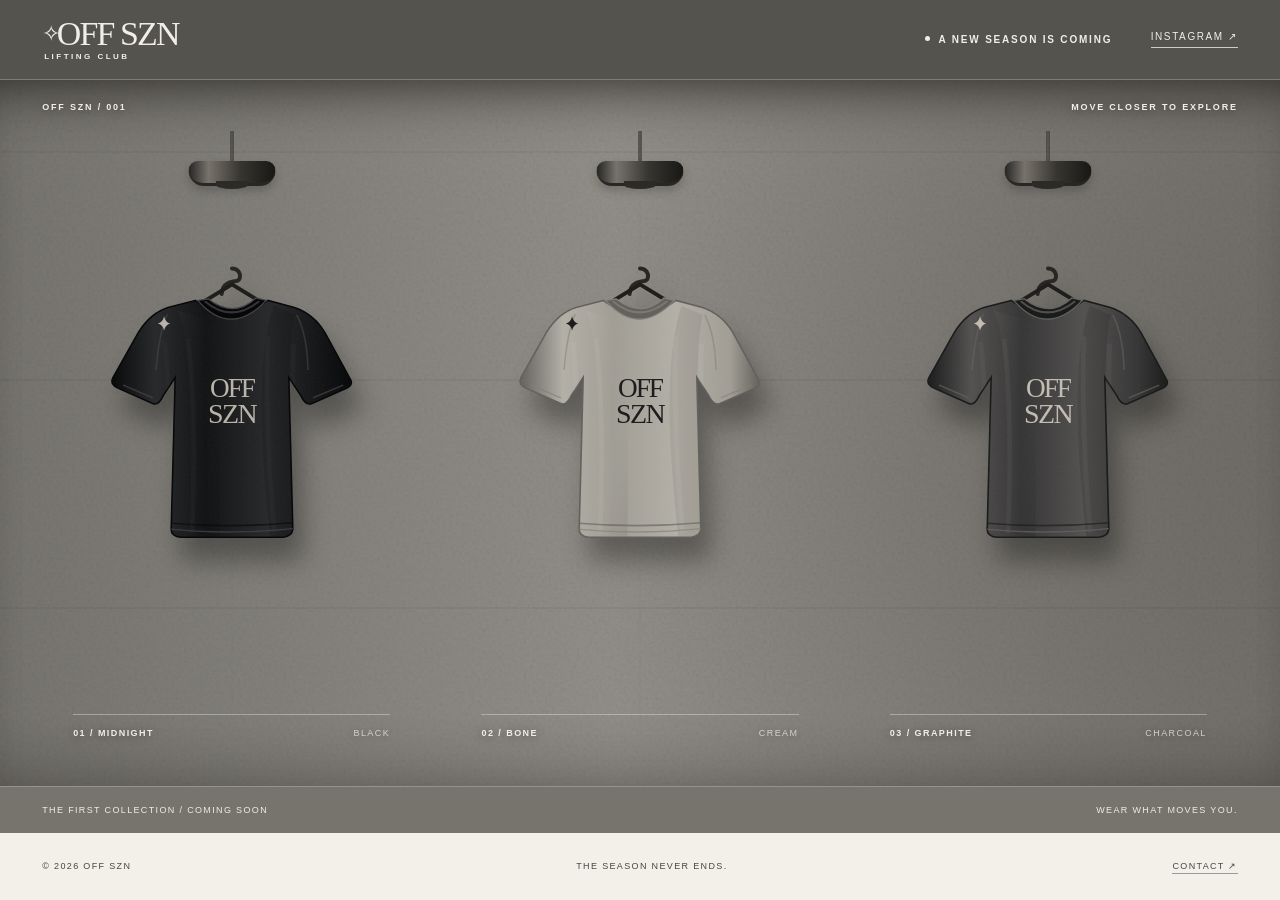
==== commit 7004b5c9: "Restore concrete minimalist OFF SZN showroom and retain interactive spotlights and mobile swipe" ====
--- a/off-szn/index.html
+++ b/off-szn/index.html
@@ -1,323 +1,307 @@
 <!doctype html>
 <html lang="en">
 <head>
-<meta charset="utf-8" />
-<meta name="viewport" content="width=device-width, initial-scale=1" />
-<meta name="theme-color" content="#0c0c0c" />
-<meta name="description" content="OFF SZN Lifting Club. Wear what moves you. First collection coming soon." />
-<title>OFF SZN — Coming Soon</title>
-<link rel="preconnect" href="https://fonts.googleapis.com" />
-<link rel="preconnect" href="https://fonts.gstatic.com" crossorigin />
-<link href="https://fonts.googleapis.com/css2?family=DM+Sans:wght@400;500;600;700&family=Italiana&display=swap" rel="stylesheet" />
+<meta charset="utf-8">
+<meta name="viewport" content="width=device-width, initial-scale=1">
+<meta name="theme-color" content="#6f6c66">
+<meta name="description" content="OFF SZN Lifting Club. A new season is coming.">
+<title>OFF SZN — Lifting Club</title>
 <style>
-:root{--ink:#0c0c0c;--cream:#eee8de;--muted:#b7b1a8;--line:rgba(241,235,222,.25);color-scheme:dark}
+:root { --wall:#898782; --chalk:#f4f2ec; --charcoal:#1f1e1b; --ash:#bdbab2; --line:rgba(35,33,30,.28); color-scheme:light; }
 *{box-sizing:border-box}
 html{scroll-behavior:smooth}
-body{margin:0;background:var(--ink);color:var(--cream);font-family:"DM Sans",Arial,sans-serif;-webkit-font-smoothing:antialiased;overflow-x:hidden}
-a{color:inherit}a:focus-visible,button:focus-visible{outline:2px solid #eee8de;outline-offset:5px}
-button{font:inherit} .skip{position:absolute;top:-80px;left:18px;z-index:30;padding:10px 14px;background:var(--cream);color:var(--ink)}.skip:focus{top:14px}
-.page{min-height:100vh;display:flex;flex-direction:column}
-.top{position:relative;z-index:3;display:flex;align-items:center;justify-content:space-between;gap:24px;padding:20px clamp(22px,5.8vw,94px);border-bottom:1px solid var(--line);background:#0b0b0b}
-.brand{display:flex;align-items:center;gap:13px;text-decoration:none;flex-shrink:0}
-.brand-star{font-size:30px;font-family:Georgia,serif;line-height:1}
-.brand-copy{display:flex;flex-direction:column;gap:1px}.brand-name{font:400 clamp(28px,3.2vw,43px)/1 "Italiana",Georgia,serif;white-space:nowrap;letter-spacing:-.045em}
-.brand-sub{font-size:9px;letter-spacing:.32em;font-weight:700}
-.top-right{text-align:right;display:flex;align-items:center;gap:18px;justify-content:flex-end;flex-wrap:wrap}
-.top-tag{font-weight:700;letter-spacing:.2em;font-size:10px;text-transform:uppercase;line-height:1.45}
-.top-tag:before{content:"";display:inline-block;width:6px;height:6px;border-radius:50%;background:#d7d2c5;margin-right:10px;vertical-align:2px}
-.top-cta{border:1px solid #85817a;border-radius:2px;padding:12px 16px;text-decoration:none;font-weight:700;font-size:10px;letter-spacing:.16em;text-transform:uppercase;white-space:nowrap;transition:background .2s,color .2s}
-.top-cta:hover{background:var(--cream);color:#111}
-.intro{padding:clamp(34px,5vw,66px) clamp(22px,5.8vw,94px) clamp(22px,3vw,38px);display:grid;grid-template-columns:minmax(0,1fr) minmax(220px,360px);gap:26px;align-items:end;background:radial-gradient(ellipse 80% 200% at 75% 20%,#1c1b19 0%,#0b0b0b 80%)}
-.eyebrow{font-size:10px;letter-spacing:.28em;font-weight:700;text-transform:uppercase;margin:0 0 17px;color:#ccc6bc}
-.intro h1{margin:0;font:400 clamp(58px,9.2vw,139px)/.97 "Italiana",Georgia,serif;letter-spacing:-.058em;text-transform:uppercase;max-width:100%;overflow-wrap:normal}
-.intro h1 span{display:block;white-space:nowrap}
-.intro-side{border-left:1px solid #4f4b45;padding-left:23px;padding-bottom:8px}
-.intro-side p{font-size:clamp(13px,1.25vw,16px);line-height:1.7;margin:0 0 18px;color:#d0cbc1}
-.hint{display:inline-flex;gap:10px;align-items:center;color:#b5aea3;text-transform:uppercase;letter-spacing:.18em;font-size:9px;font-weight:700;line-height:1.5}
-.hint svg{flex-shrink:0}
-.wall-section{position:relative;background:#121211}
-.wall-topline{padding:13px clamp(22px,5.8vw,94px);display:flex;align-items:center;justify-content:space-between;gap:20px;border-top:1px solid #504c47;border-bottom:1px solid #514e49;color:#c9c2b6;background:#1a1918;font-size:10px;font-weight:700;letter-spacing:.19em;text-transform:uppercase}
-.wall-topline span:last-child{color:#918c82}
-.wall-stage{position:relative;isolation:isolate;display:grid;grid-template-columns:repeat(3,minmax(0,1fr));gap:clamp(8px,2vw,40px);padding:0 clamp(15px,4.6vw,72px);min-height:clamp(430px,42vw,565px);overflow:hidden;background:
- radial-gradient(ellipse 90% 70% at 50% 65%,rgba(115,110,102,.16),transparent 80%),
- linear-gradient(90deg,rgba(0,0,0,.33),transparent 23%,transparent 76%,rgba(0,0,0,.35)),
- repeating-linear-gradient(0deg,transparent 0,transparent 158px,rgba(0,0,0,.1) 159px,rgba(255,255,255,.034) 160px,transparent 161px),
- linear-gradient(110deg,#373530,#45413c 38%,#393630 75%,#282623)}
-.wall-stage:before{position:absolute;inset:0;z-index:-1;content:"";opacity:.35;pointer-events:none;background-image:url("data:image/svg+xml,%3Csvg viewBox='0 0 200 200' xmlns='http://www.w3.org/2000/svg'%3E%3Cfilter id='n'%3E%3CfeTurbulence type='fractalNoise' baseFrequency='.5' numOctaves='3' seed='5' stitchTiles='stitch'/%3E%3C/filter%3E%3Crect width='200' height='200' filter='url(%23n)' opacity='.23'/%3E%3C/svg%3E")}
-.wall-stage:after{position:absolute;inset:0;z-index:5;pointer-events:none;content:"";box-shadow:inset 0 65px 65px -48px rgba(0,0,0,.6),inset 0 -90px 110px -80px #090908}
-.station{position:relative;min-width:0;min-height:clamp(430px,42vw,565px);isolation:isolate;display:flex;align-items:center;flex-direction:column}
-.station:before{content:"";position:absolute;left:50%;top:0;bottom:0;width:1px;background:rgba(0,0,0,.12);transform:translateX(-50%)}
-.fixture{position:absolute;z-index:4;top:0;left:50%;transform:translateX(-50%);height:88px;width:112px;pointer-events:none}
-.fixture-cord{position:absolute;left:50%;width:5px;height:28px;background:linear-gradient(90deg,#0b0b0b,#45413d,#090909);transform:translateX(-50%);top:0}
-.fixture-head{position:absolute;top:24px;left:50%;transform:translateX(-50%);height:22px;width:82px;border-radius:9px 9px 20px 20px;background:linear-gradient(90deg,#10100f,#55524d 27%,#23211f 60%,#0c0c0c);border-bottom:3px solid #161514;box-shadow:0 8px 16px #14120f99}
-.fixture-bulb{position:absolute;top:41px;left:50%;transform:translateX(-50%);width:31px;height:8px;background:#39372f;border-radius:0 0 50% 50%;box-shadow:0 0 0 rgba(255,236,193,0);transition:background .15s,box-shadow .2s}
-.fixture-halo{position:absolute;top:24px;left:50%;transform:translateX(-50%);width:160px;height:120px;border-radius:50%;background:radial-gradient(ellipse at 50% 30%,rgba(255,222,156,.35),transparent 61%);opacity:0;pointer-events:none;transition:opacity .16s}
-.light-beam{position:absolute;top:43px;left:50%;width:min(135%,435px);height:calc(100% - 52px);transform:translateX(-50%);z-index:-1;pointer-events:none;clip-path:polygon(47% 0%,53% 0%,98% 100%,2% 100%);background:linear-gradient(180deg,rgba(255,230,168,.27) 0%,rgba(247,222,176,.17) 44%,rgba(240,225,191,.075) 83%,transparent);opacity:0;mix-blend-mode:screen;transition:opacity .18s}
-.station.is-lit .light-beam{opacity:1}.station.is-lit .fixture-halo{opacity:1}.station.is-lit .fixture-bulb{background:#fff2c9;box-shadow:0 0 8px 4px rgba(255,227,163,.75),0 0 35px 14px rgba(255,219,147,.36)}
-.shirt-button{appearance:none;background:none;border:0;display:block;position:absolute;z-index:2;top:clamp(60px,7vw,86px);left:50%;transform:translateX(-50%);width:min(95%,345px);padding:0;cursor:pointer;filter:drop-shadow(10px 27px 15px rgba(0,0,0,.47)) brightness(.78);transition:transform .45s cubic-bezier(.2,.8,.2,1),filter .4s ease;transform-origin:center 22%}
+body{margin:0; background:#797772; color:var(--charcoal);font-family:Arial,Helvetica,sans-serif;-webkit-font-smoothing:antialiased;overflow-x:hidden}
+button,a{font:inherit}button{cursor:pointer}a{color:inherit}
+button:focus-visible,a:focus-visible{outline:2px solid #f5e2aa;outline-offset:5px}
+.skip{position:fixed;left:12px;top:-80px;z-index:100;background:white;padding:10px 16px}.skip:focus{top:12px}
+.site{min-height:100svh;display:flex;flex-direction:column}
+/* The quiet, thin showroom header is deliberately separate from the wall. */
+.site-header{height:80px; flex:0 0 auto;position:relative;z-index:10;display:flex;align-items:center;justify-content:space-between;gap:20px;padding:0 clamp(18px,3.3vw,56px);border-bottom:1px solid rgba(243,241,235,.25);background:#55534e;color:#f1eee7}
+.brand{display:inline-flex;flex-direction:column;gap:3px;line-height:1;text-decoration:none;flex-shrink:0;min-width:0}
+.brand-name{font-family:Georgia,'Times New Roman',serif;font-size:clamp(26px,2.65vw,38px);letter-spacing:-.055em;white-space:nowrap;line-height:.95;font-weight:400}
+.brand-name .brand-star{display:inline-block;font-size:.65em;vertical-align:.18em;margin-right:-.07em}
+.brand-sub{font-size:8px;letter-spacing:.31em;margin-left:2px;font-weight:600}
+.header-right{display:flex;align-items:center;justify-content:flex-end;gap:clamp(14px,3vw,43px);min-width:0}
+.header-status{font-size:10px;font-weight:600;letter-spacing:.18em;white-space:nowrap;text-transform:uppercase}
+.header-status:before{content:'';display:inline-block;width:5px;height:5px;margin-right:9px;border-radius:50%;background:#efede8;vertical-align:2px}
+.header-link{text-decoration:none;font-size:10px;text-transform:uppercase;white-space:nowrap;letter-spacing:.16em;border-bottom:1px solid rgba(255,255,255,.7);padding-bottom:5px}
+.header-link:hover{opacity:.65}
+main{flex:1;display:flex;flex-direction:column}
+/* Concrete gets its own tactile surface; no promotional banners or giant text obscures the clothes. */
+.wall{position:relative;isolation:isolate;flex:1;display:flex;flex-direction:column;min-height:clamp(580px,calc(100svh - 148px),870px);overflow:hidden;background:linear-gradient(90deg,#777570,#928f89 48%,#76736d)}
+.wall:before{content:'';position:absolute;inset:0;z-index:-1;pointer-events:none;background:
+ radial-gradient(ellipse 45% 65% at 15% 51%,rgba(243,242,232,.13),transparent 80%),
+ radial-gradient(ellipse 48% 75% at 84% 48%,rgba(0,0,0,.11),transparent 88%),
+ linear-gradient(180deg,rgba(255,255,255,.06),transparent 22%,transparent 84%,rgba(30,28,25,.15)),
+ repeating-linear-gradient(0deg,transparent 0 224px,rgba(25,25,25,.13) 225px,rgba(255,255,255,.08) 226px,transparent 228px),
+ url("data:image/svg+xml,%3Csvg viewBox='0 0 240 240' xmlns='http://www.w3.org/2000/svg'%3E%3Cfilter id='noise'%3E%3CfeTurbulence type='fractalNoise' baseFrequency='.32' numOctaves='4' seed='8' stitchTiles='stitch'/%3E%3C/filter%3E%3Crect width='240' height='240' filter='url(%23noise)' opacity='.24'/%3E%3C/svg%3E"); background-size:auto,auto,auto,auto,240px 240px;mix-blend-mode:multiply;opacity:.82}
+.wall:after{content:'';position:absolute;inset:0;z-index:6;pointer-events:none;box-shadow:inset 0 55px 65px -55px #1d1b18,inset 0 -90px 90px -85px #1d1b18}
+.wall-top{position:relative;z-index:7;display:flex;align-items:center;justify-content:space-between;gap:15px;padding:20px clamp(18px,3.3vw,56px) 0;color:#f2eee6;pointer-events:none}
+.wall-top span{font-size:9px;letter-spacing:.20em;text-transform:uppercase;font-weight:600;line-height:1.7;text-shadow:0 1px 8px rgba(0,0,0,.35)}
+.wall-top span:last-child{text-align:right}
+.gallery{flex:1;position:relative;display:grid;grid-template-columns:repeat(3,minmax(0,1fr));gap:clamp(4px,1.7vw,32px);padding:0 clamp(10px,3vw,54px);min-height:530px}
+.station{position:relative;isolation:isolate;min-width:0;min-height:530px}
+.station:before{content:'';position:absolute;top:28px;bottom:50px;left:50%;width:1px;background:rgba(0,0,0,.02);transform:translateX(-50%);pointer-events:none}
+/* Steel fixtures start off, then light their own shirt on hover / slide selection. */
+.fixture{position:absolute;z-index:4;top:16px;left:50%;width:112px;height:93px;transform:translateX(-50%);pointer-events:none}
+.fixture-wire{position:absolute;top:0;left:50%;height:35px;width:3px;transform:translateX(-50%);background:linear-gradient(90deg,#2b2927,#6e6b64,#232321)}
+.fixture-shade{position:absolute;top:30px;left:50%;height:25px;width:87px;transform:translateX(-50%);border-radius:11px 11px 18px 18px;background:linear-gradient(90deg,#252523,#77736c 23%,#373530 60%,#171715);box-shadow:0 5px 9px #22222240;border-bottom:3px solid #282723}
+.fixture-bulb{position:absolute;top:50px;left:50%;height:8px;width:32px;transform:translateX(-50%);border-radius:0 0 50% 50%;background:#2c2b27;box-shadow:none;transition:background .12s,box-shadow .12s}
+.fixture-glow{position:absolute;top:40px;left:50%;width:170px;height:118px;transform:translateX(-50%);border-radius:50%;background:radial-gradient(ellipse at 50% 12%,rgba(255,232,176,.44),rgba(249,220,160,.09) 55%,transparent 73%);opacity:0;transition:opacity .15s}
+.light-beam{position:absolute;top:70px;left:50%;width:min(129%,440px);height:calc(100% - 142px);transform:translateX(-50%);z-index:-1;pointer-events:none;clip-path:polygon(48% 0,52% 0,100% 100%,0 100%);background:linear-gradient(180deg,rgba(255,242,189,.39),rgba(255,230,167,.19) 55%,rgba(255,232,193,.025));mix-blend-mode:screen;opacity:0;transition:opacity .15s}
+.station.is-lit .fixture-bulb{background:#fff1c6;box-shadow:0 0 9px 4px rgba(255,232,179,.78),0 0 24px 13px rgba(255,225,156,.3)}
+.station.is-lit .fixture-glow{opacity:1}
+.station.is-lit .light-beam{opacity:1}
+/* The zoom applies ONLY to the shirt, not the wall or its lamp. */
+.shirt-button{position:absolute;top:clamp(147px,16vh,195px);left:50%;transform:translateX(-50%);width:min(95%,clamp(185px,20vw,305px));appearance:none;border:0;background:transparent;padding:0;z-index:3;cursor:pointer;filter:drop-shadow(10px 23px 13px rgba(0,0,0,.33)) brightness(.83);transition:transform .42s cubic-bezier(.2,.8,.2,1),filter .42s ease;transform-origin:50% 35%}
 .shirt-svg{display:block;width:100%;height:auto}
-.station.is-lit .shirt-button{transform:translateX(-50%) translateY(-8px) scale(1.075);filter:drop-shadow(13px 32px 19px rgba(0,0,0,.68)) brightness(1.13)}
-.station-label{position:absolute;z-index:3;bottom:25px;left:5px;right:5px;display:flex;align-items:center;justify-content:space-between;gap:10px;border-top:1px solid rgba(239,232,218,.3);padding-top:12px;text-shadow:0 1px 10px #000;font-size:10px;text-transform:uppercase;letter-spacing:.13em;pointer-events:none}
-.station-number{font-weight:700}.station-detail{color:#d0c7b7;font-size:9px}
-/* A single ignition animation is replayed only when a NEW station is activated. */
-.station.is-flickering .light-beam,.station.is-flickering .fixture-halo{animation:lamp-flicker .82s steps(1,end) both}
-.station.is-flickering .fixture-bulb{animation:bulb-flicker .82s steps(1,end) both}
-@keyframes lamp-flicker{0%{opacity:0}8%{opacity:1}13%{opacity:0}23%{opacity:1}31%{opacity:.09}38%{opacity:1}49%{opacity:.5}57%,100%{opacity:1}}
-@keyframes bulb-flicker{0%,13%,31%{background:#39372f;box-shadow:none}8%,23%,38%,49%,57%,100%{background:#fff2c9;box-shadow:0 0 8px 4px rgba(255,227,163,.75),0 0 35px 14px rgba(255,219,147,.36)}}
+.station.is-lit .shirt-button{transform:translateX(-50%) translateY(-7px) scale(1.065);filter:drop-shadow(14px 31px 20px rgba(0,0,0,.43)) brightness(1.08)}
+.shirt-button:focus-visible{outline-offset:8px}
+.station-label{position:absolute;z-index:5;left:9%;right:9%;bottom:45px;display:flex;justify-content:space-between;gap:10px;align-items:center;font-size:9px;line-height:1.5;letter-spacing:.16em;text-transform:uppercase;font-weight:600;color:#f3efe7;text-shadow:0 1px 10px rgba(0,0,0,.45);border-top:1px solid rgba(246,244,234,.37);padding-top:12px;pointer-events:none}
+.station-label span:last-child{opacity:.75;font-weight:400;text-align:right}
+/* A single flicker animation plays at activation, then ends while the steady light stays on. */
+.station.is-flickering .light-beam,.station.is-flickering .fixture-glow{animation:lamp-flicker .76s steps(1,end) both}
+.station.is-flickering .fixture-bulb{animation:bulb-flicker .76s steps(1,end) both}
+@keyframes lamp-flicker {0%,7%{opacity:0}8%,15%{opacity:1}16%,23%{opacity:0}24%,36%{opacity:1}37%,44%{opacity:.14}45%,58%{opacity:1}59%,64%{opacity:.35}65%,100%{opacity:1}}
+@keyframes bulb-flicker{0%,7%,16%,23%,37%,44%,59%,64%{background:#2c2b27;box-shadow:none}8%,15%,24%,36%,45%,58%,65%,100%{background:#fff1c6;box-shadow:0 0 9px 4px rgba(255,232,179,.78),0 0 24px 13px rgba(255,225,156,.3)}}
 .gallery-controls{display:none}
-.gallery-meta{display:flex;align-items:center;justify-content:space-between;gap:15px;padding:17px clamp(22px,5.8vw,94px);border-bottom:1px solid var(--line);font-size:10px;letter-spacing:.15em;text-transform:uppercase;color:#bfb9af}
-.gallery-meta p{margin:0;line-height:1.6}.gallery-meta strong{font-weight:700;color:#ede5d7}
-.foot{display:flex;justify-content:space-between;gap:24px;align-items:center;padding:26px clamp(22px,5.8vw,94px);font-size:10px;line-height:1.6;text-transform:uppercase;letter-spacing:.15em;color:#bdb5a9}
-.foot a{text-decoration:none;border-bottom:1px solid rgba(241,235,222,.6);padding-bottom:4px;white-space:nowrap}
-@media (max-width:1040px){.intro h1{font-size:clamp(54px,8.2vw,94px)}.station-label{font-size:9px}.station-detail{font-size:8px}.shirt-button{width:min(104%,330px)}}
-@media (max-width:760px){
- .top{padding:18px 20px;gap:12px}.brand-star{font-size:23px}.brand-name{font-size:30px}.brand-sub{font-size:8px}.top-tag{display:none}.top-cta{font-size:9px;letter-spacing:.07em;padding:10px 11px}
- .intro{padding:35px 22px 27px;display:block}.intro h1{font-size:clamp(61px,15vw,108px);line-height:.97}.intro-side{margin-top:17px;border-left:0;border-top:1px solid #524d46;padding:15px 0 0}.intro-side p{font-size:13px;margin-bottom:10px}.eyebrow{font-size:9px;margin-bottom:12px}
- .wall-topline{padding:13px 22px;font-size:9px;letter-spacing:.11em}.wall-topline span:last-child{display:none}
- .wall-stage{display:flex;align-items:stretch;gap:0;padding:0;min-height:clamp(480px,145vw,610px);overflow-x:auto;overscroll-behavior-x:contain;scroll-snap-type:x mandatory;scrollbar-width:none;scroll-padding-inline:0;touch-action:pan-x;}
- .wall-stage::-webkit-scrollbar{display:none}
- .station{flex:0 0 100%;width:100%;min-height:clamp(480px,145vw,610px);scroll-snap-align:center;scroll-snap-stop:always}
- .shirt-button{top:clamp(73px,22vw,102px);width:min(78vw,332px)}
- .fixture{height:88px}.light-beam{width:min(115vw,440px)}
- .station-label{left:23px;right:23px;bottom:26px;font-size:11px;letter-spacing:.15em}.station-detail{font-size:9px}
- .gallery-controls{display:flex;align-items:center;justify-content:space-between;gap:14px;padding:14px 22px;border-bottom:1px solid #4b4641;background:#171614}
- .arrow-button{width:42px;height:42px;border:1px solid #696159;background:transparent;color:var(--cream);border-radius:50%;font-size:22px;display:grid;place-items:center;cursor:pointer}
- .arrow-button:disabled{opacity:.35;cursor:default}
- .slide-status{display:flex;align-items:center;gap:12px;color:#ddd5c9;font-size:11px;font-weight:700;letter-spacing:.2em}
- .dots{display:flex;gap:6px}.dot-indicator{height:5px;width:5px;border-radius:50%;background:#5a5752;transition:background .2s,width .2s}.dot-indicator.active{width:19px;border-radius:5px;background:#e6dccd}
- .gallery-meta{padding:14px 22px;align-items:flex-start}.gallery-meta p:last-child{display:none}
- .foot{padding:25px 22px;flex-wrap:wrap;gap:14px;font-size:9px}
+/* All informational text sits in its own strips. None overlaps the shirts. */
+.bottom-meta{position:relative;z-index:8;display:flex;align-items:center;justify-content:space-between;gap:18px;padding:16px clamp(18px,3.3vw,56px);background:#77746e;border-top:1px solid rgba(255,255,255,.22);color:#f0ede5;font-size:9px;letter-spacing:.15em;line-height:1.6;text-transform:uppercase}
+.bottom-meta span:last-child{text-align:right}
+.footer{min-height:67px;padding:18px clamp(18px,3.3vw,56px);display:flex;align-items:center;justify-content:space-between;gap:18px;background:#f2f0e9;color:#474640;font-size:9px;letter-spacing:.15em;text-transform:uppercase;line-height:1.65}
+.footer a{text-decoration:none;border-bottom:1px solid rgba(71,70,64,.5)}
+/* Keep the gallery a single row until it becomes a one-at-a-time swipe carousel. */
+@media (max-width:850px) and (min-width:681px){.gallery{gap:0;padding:0 10px}.shirt-button{top:160px;width:min(98%,220px)}.station-label{left:7%;right:7%;font-size:8px}.wall-top span{font-size:8px}}
+@media (max-width:680px){
+ .site-header{height:71px;padding:0 18px;gap:8px}.brand-name{font-size:31px}.brand-sub{font-size:7px}.header-right{gap:14px}.header-status{display:none}.header-link{font-size:9px;letter-spacing:.1em}
+ .wall{min-height:clamp(585px,calc(100svh - 164px),740px)}
+ .wall-top{padding:16px 20px 0}.wall-top span{font-size:8px;letter-spacing:.13em}.wall-top span:last-child{display:none}
+ .gallery{display:flex;overflow-x:auto;overscroll-behavior-x:contain;scroll-snap-type:x mandatory;scrollbar-width:none;touch-action:pan-x;gap:0;padding:0;flex:1;min-height:510px;scroll-padding:0;scroll-behavior:smooth}
+ .gallery::-webkit-scrollbar{display:none}
+ .station{flex:0 0 100%;width:100%;height:auto;min-height:510px;scroll-snap-align:center;scroll-snap-stop:always}
+ .fixture{top:22px}.light-beam{top:80px;height:calc(100% - 132px);width:min(125vw,430px)}
+ .shirt-button{top:clamp(115px,21vh,179px);width:min(77vw,335px);max-width:335px}
+ .station-label{left:21px;right:21px;bottom:29px;font-size:10px}
+ .gallery-controls{position:relative;z-index:9;display:flex;align-items:center;justify-content:space-between;gap:12px;padding:7px 20px 14px;color:#f2efe8}
+ .arrow{width:44px;height:40px;display:grid;place-items:center;background:rgba(50,48,45,.15);border:1px solid rgba(255,255,255,.5);border-radius:0;color:#f1ede7;font-size:22px;line-height:1}
+ .arrow:disabled{opacity:.3;cursor:default}
+ .slide-indicator{display:flex;align-items:center;gap:12px;font-size:10px;letter-spacing:.20em;font-variant-numeric:tabular-nums}
+ .slide-dots{display:flex;align-items:center;gap:6px}
+ .slide-dots span{display:block;width:4px;height:4px;border-radius:50%;background:rgba(246,244,236,.38);transition:transform .18s,background .18s}
+ .slide-dots span.current{background:#f6f3e9;transform:scale(1.45)}
+ .bottom-meta{padding:12px 20px;gap:8px;font-size:8px;letter-spacing:.1em}.bottom-meta span:last-child{display:none}
+ .footer{min-height:61px;padding:18px 20px;gap:14px;font-size:8px;letter-spacing:.1em}.footer-center{display:none}
 }
-@media (max-width:380px){.top-cta{padding:9px 8px}.brand-name{font-size:26px}.brand-star{font-size:20px}.intro h1{font-size:14.1vw}.station-detail{display:none}}
-@media (prefers-reduced-motion:reduce){html{scroll-behavior:auto}.station.is-flickering .light-beam,.station.is-flickering .fixture-halo,.station.is-flickering .fixture-bulb{animation:none}.shirt-button,.light-beam,.fixture-halo,.fixture-bulb{transition:none}}
+@media (min-width:480px) and (max-width:680px){.gallery,.station{min-height:580px}.shirt-button{top:105px;width:min(58vw,285px)}}
+@media(max-width:359px){.header-link{font-size:8px}.brand-name{font-size:27px}.shirt-button{width:min(79vw,295px);top:140px}.wall-top span{font-size:7.5px}.station-label{font-size:9px}}
+@media (prefers-reduced-motion:reduce){html{scroll-behavior:auto}.gallery{scroll-behavior:auto}.station.is-flickering .light-beam,.station.is-flickering .fixture-glow,.station.is-flickering .fixture-bulb{animation:none}.shirt-button,.light-beam,.fixture-glow,.fixture-bulb{transition:none}}
 </style>
 </head>
 <body>
-<a class="skip" href="#main">Skip to shirts</a>
-<div class="page">
-<header class="top">
- <a class="brand" href="#top" aria-label="OFF SZN home"><span class="brand-star" aria-hidden="true">✧</span><span class="brand-copy"><span class="brand-name">OFF SZN</span><span class="brand-sub">LIFTING CLUB</span></span></a>
- <div class="top-right"><span class="top-tag">A NEW SEASON IS COMING</span><a class="top-cta" href="https://www.instagram.com/offszn_apparel/" target="_blank" rel="noopener noreferrer">FOLLOW THE DROP ↗</a></div>
-</header>
-<main id="main">
- <section class="intro" id="top" aria-labelledby="main-title">
-  <div><p class="eyebrow">OFF SZN / THE FIRST DROP</p><h1 id="main-title"><span>COMING</span><span>SOON.</span></h1></div>
-  <div class="intro-side"><p>Built for the days that don't come with an off-season.<br>Wear what moves you.</p><span class="hint"><svg width="20" height="18" viewBox="0 0 20 18" fill="none" aria-hidden="true"><path d="M10 0v16M3 10l7 7 7-7" stroke="currentColor" stroke-width="1.5"/></svg><span class="desktop-instruction">Hover over a shirt to turn on its light.</span><span class="mobile-instruction" hidden>Swipe to explore the collection.</span></span></div>
- </section>
- <section class="wall-section" aria-label="OFF SZN shirt collection">
-   <div class="wall-topline"><span>THE WALL / COLLECTION 001</span><span>THREE PIECES. ONE MINDSET.</span></div>
-   <div class="wall-stage" id="wall-stage" aria-label="Swipe between three OFF SZN shirts" tabindex="0">
-<article class="station" data-index="0" aria-label="MIDNIGHT OFF SZN t-shirt">
-   <span class="light-beam" aria-hidden="true"></span>
-   <span class="fixture" aria-hidden="true"><span class="fixture-cord"></span><span class="fixture-head"></span><span class="fixture-bulb"></span><span class="fixture-halo"></span></span>
-   <button class="shirt-button" type="button" aria-label="Light up the midnight shirt" aria-pressed="false">
-      <svg class="shirt-svg" viewBox="0 0 320 389" xmlns="http://www.w3.org/2000/svg" aria-hidden="true">
-  <defs>
-    <linearGradient id="fabric01" x1="0" y1="0" x2="1" y2="0"><stop offset="0" stop-color="#08090a"/><stop offset=".18" stop-color="#303134"/><stop offset=".39" stop-color="#151617"/><stop offset=".65" stop-color="#303134"/><stop offset=".88" stop-color="#151617"/><stop offset="1" stop-color="#08090a"/></linearGradient>
-    <linearGradient id="fold01" x1="0" y1="0" x2="1" y2="1"><stop stop-color="#4f5051" stop-opacity=".32"/><stop offset=".6" stop-color="#151617" stop-opacity="0"/><stop offset="1" stop-color="#08090a" stop-opacity=".4"/></linearGradient>
-    <filter id="grain01" x="0" y="0" width="100%" height="100%"><feTurbulence type="fractalNoise" baseFrequency=".47" numOctaves="2" seed="4" stitchTiles="stitch" result="noise"/><feColorMatrix in="noise" type="saturate" values="0"/><feComponentTransfer><feFuncA type="linear" slope=".075"/></feComponentTransfer></filter>
-    <clipPath id="shape01"><path d="M114 48 80 57 Q58 64 43 88 L11 145 Q7 153 18 158 L61 177 Q68 180 74 167 L89 144 84 334 Q84 343 96 344 L224 344 Q235 343 236 334 L231 144 246 167 Q252 180 260 177 L303 158 Q313 153 307 145 L276 88 Q262 65 238 57 L205 48 Q185 64 160 65 Q134 64 114 48Z"/></clipPath>
-  </defs>
-  <path d="M147 40 Q148 26 163 24 Q171 24 170 16 Q168 8 160 8" fill="none" stroke="#302f2b" stroke-width="5" stroke-linecap="round"/>
-  <path d="M160 28 119 53 M160 28 201 53" stroke="#262421" stroke-width="5" stroke-linecap="round" fill="none"/>
-  <path d="M114 48 80 57 Q58 64 43 88 L11 145 Q7 153 18 158 L61 177 Q68 180 74 167 L89 144 84 334 Q84 343 96 344 L224 344 Q235 343 236 334 L231 144 246 167 Q252 180 260 177 L303 158 Q313 153 307 145 L276 88 Q262 65 238 57 L205 48 Q185 64 160 65 Q134 64 114 48Z" fill="url(#fabric01)" stroke="#08090a" stroke-width="2"/>
-  <g clip-path="url(#shape01)">
-    <path d="M92 61 Q115 107 110 345 L144 345 Q148 170 130 72Z" fill="url(#fold01)" opacity=".5"/>
-    <path d="M212 55 Q184 136 208 344 L239 344 Q224 146 238 66Z" fill="#08090a" opacity=".15"/>
-    <path d="M76 100 Q84 171 76 220 M237 102 Q234 193 242 251 M105 96 Q116 196 110 339 M205 93 Q201 202 213 338" fill="none" stroke="#4f5051" opacity=".13" stroke-width="6"/>
-    <path d="M73 333 Q155 342 239 333 M24 154 61 170 M261 170 299 154" fill="none" stroke="#56565a" stroke-width="1.7" opacity=".7"/>
-    <path d="M74 326 Q157 333 237 326" fill="none" stroke="#08090a" opacity=".65" stroke-width="2"/>
-    <path d="M79 65 Q69 88 65 135 M241 66 Q254 91 255 135" fill="none" stroke="#56565a" opacity=".55" stroke-width="2"/>
-    <rect x="0" y="45" width="320" height="310" filter="url(#grain01)" opacity=".7" />
-  </g>
-  <path d="M117 48 Q158 95 203 48 L190 45 Q162 71 130 46Z" fill="#08090a" stroke="#56565a" stroke-width="1.5"/>
-  <path d="M126 49 Q159 77 194 49" stroke="#56565a" stroke-width="2.5" fill="none" opacity=".7"/>
-  <g fill="#dfd9cc" text-anchor="middle">
-    <text x="160" y="169" font-family="Georgia, 'Times New Roman', serif" font-size="34" letter-spacing="-2.4">OFF</text>
-    <text x="160" y="201" font-family="Georgia, 'Times New Roman', serif" font-size="35" letter-spacing="-2.1">SZN</text>
-    <path d="M126 144 Q129 158 140 161 Q129 164 126 177 Q124 164 112 161 Q124 157 126 144Z" transform="translate(7 -10) scale(.54)"/>
-  </g>
-</svg>
-   </button>
-   <div class="station-label"><span class="station-number">01 / MIDNIGHT</span><span class="station-detail">BLACK / CORE</span></div>
- </article>
-<article class="station" data-index="1" aria-label="BONE OFF SZN t-shirt">
-   <span class="light-beam" aria-hidden="true"></span>
-   <span class="fixture" aria-hidden="true"><span class="fixture-cord"></span><span class="fixture-head"></span><span class="fixture-bulb"></span><span class="fixture-halo"></span></span>
-   <button class="shirt-button" type="button" aria-label="Light up the bone shirt" aria-pressed="false">
-      <svg class="shirt-svg" viewBox="0 0 320 389" xmlns="http://www.w3.org/2000/svg" aria-hidden="true">
-  <defs>
-    <linearGradient id="fabric02" x1="0" y1="0" x2="1" y2="0"><stop offset="0" stop-color="#77756e"/><stop offset=".18" stop-color="#d9d5cb"/><stop offset=".39" stop-color="#c2beb4"/><stop offset=".65" stop-color="#d9d5cb"/><stop offset=".88" stop-color="#c2beb4"/><stop offset="1" stop-color="#77756e"/></linearGradient>
-    <linearGradient id="fold02" x1="0" y1="0" x2="1" y2="1"><stop stop-color="#f0eae0" stop-opacity=".32"/><stop offset=".6" stop-color="#c2beb4" stop-opacity="0"/><stop offset="1" stop-color="#77756e" stop-opacity=".4"/></linearGradient>
-    <filter id="grain02" x="0" y="0" width="100%" height="100%"><feTurbulence type="fractalNoise" baseFrequency=".47" numOctaves="2" seed="4" stitchTiles="stitch" result="noise"/><feColorMatrix in="noise" type="saturate" values="0"/><feComponentTransfer><feFuncA type="linear" slope=".075"/></feComponentTransfer></filter>
-    <clipPath id="shape02"><path d="M114 48 80 57 Q58 64 43 88 L11 145 Q7 153 18 158 L61 177 Q68 180 74 167 L89 144 84 334 Q84 343 96 344 L224 344 Q235 343 236 334 L231 144 246 167 Q252 180 260 177 L303 158 Q313 153 307 145 L276 88 Q262 65 238 57 L205 48 Q185 64 160 65 Q134 64 114 48Z"/></clipPath>
-  </defs>
-  <path d="M147 40 Q148 26 163 24 Q171 24 170 16 Q168 8 160 8" fill="none" stroke="#302f2b" stroke-width="5" stroke-linecap="round"/>
-  <path d="M160 28 119 53 M160 28 201 53" stroke="#262421" stroke-width="5" stroke-linecap="round" fill="none"/>
-  <path d="M114 48 80 57 Q58 64 43 88 L11 145 Q7 153 18 158 L61 177 Q68 180 74 167 L89 144 84 334 Q84 343 96 344 L224 344 Q235 343 236 334 L231 144 246 167 Q252 180 260 177 L303 158 Q313 153 307 145 L276 88 Q262 65 238 57 L205 48 Q185 64 160 65 Q134 64 114 48Z" fill="url(#fabric02)" stroke="#77756e" stroke-width="2"/>
-  <g clip-path="url(#shape02)">
-    <path d="M92 61 Q115 107 110 345 L144 345 Q148 170 130 72Z" fill="url(#fold02)" opacity=".5"/>
-    <path d="M212 55 Q184 136 208 344 L239 344 Q224 146 238 66Z" fill="#77756e" opacity=".15"/>
-    <path d="M76 100 Q84 171 76 220 M237 102 Q234 193 242 251 M105 96 Q116 196 110 339 M205 93 Q201 202 213 338" fill="none" stroke="#f0eae0" opacity=".13" stroke-width="6"/>
-    <path d="M73 333 Q155 342 239 333 M24 154 61 170 M261 170 299 154" fill="none" stroke="#a09c93" stroke-width="1.7" opacity=".7"/>
-    <path d="M74 326 Q157 333 237 326" fill="none" stroke="#77756e" opacity=".65" stroke-width="2"/>
-    <path d="M79 65 Q69 88 65 135 M241 66 Q254 91 255 135" fill="none" stroke="#a09c93" opacity=".55" stroke-width="2"/>
-    <rect x="0" y="45" width="320" height="310" filter="url(#grain02)" opacity=".7" />
-  </g>
-  <path d="M117 48 Q158 95 203 48 L190 45 Q162 71 130 46Z" fill="#77756e" stroke="#a09c93" stroke-width="1.5"/>
-  <path d="M126 49 Q159 77 194 49" stroke="#a09c93" stroke-width="2.5" fill="none" opacity=".7"/>
-  <g fill="#242323" text-anchor="middle">
-    <text x="160" y="169" font-family="Georgia, 'Times New Roman', serif" font-size="34" letter-spacing="-2.4">OFF</text>
-    <text x="160" y="201" font-family="Georgia, 'Times New Roman', serif" font-size="35" letter-spacing="-2.1">SZN</text>
-    <path d="M126 144 Q129 158 140 161 Q129 164 126 177 Q124 164 112 161 Q124 157 126 144Z" transform="translate(7 -10) scale(.54)"/>
-  </g>
-</svg>
-   </button>
-   <div class="station-label"><span class="station-number">02 / BONE</span><span class="station-detail">BONE / CORE</span></div>
- </article>
-<article class="station" data-index="2" aria-label="GRAPHITE OFF SZN t-shirt">
-   <span class="light-beam" aria-hidden="true"></span>
-   <span class="fixture" aria-hidden="true"><span class="fixture-cord"></span><span class="fixture-head"></span><span class="fixture-bulb"></span><span class="fixture-halo"></span></span>
-   <button class="shirt-button" type="button" aria-label="Light up the graphite shirt" aria-pressed="false">
-      <svg class="shirt-svg" viewBox="0 0 320 389" xmlns="http://www.w3.org/2000/svg" aria-hidden="true">
-  <defs>
-    <linearGradient id="fabric03" x1="0" y1="0" x2="1" y2="0"><stop offset="0" stop-color="#1f2020"/><stop offset=".18" stop-color="#646261"/><stop offset=".39" stop-color="#414040"/><stop offset=".65" stop-color="#646261"/><stop offset=".88" stop-color="#414040"/><stop offset="1" stop-color="#1f2020"/></linearGradient>
-    <linearGradient id="fold03" x1="0" y1="0" x2="1" y2="1"><stop stop-color="#92908a" stop-opacity=".32"/><stop offset=".6" stop-color="#414040" stop-opacity="0"/><stop offset="1" stop-color="#1f2020" stop-opacity=".4"/></linearGradient>
-    <filter id="grain03" x="0" y="0" width="100%" height="100%"><feTurbulence type="fractalNoise" baseFrequency=".47" numOctaves="2" seed="4" stitchTiles="stitch" result="noise"/><feColorMatrix in="noise" type="saturate" values="0"/><feComponentTransfer><feFuncA type="linear" slope=".075"/></feComponentTransfer></filter>
-    <clipPath id="shape03"><path d="M114 48 80 57 Q58 64 43 88 L11 145 Q7 153 18 158 L61 177 Q68 180 74 167 L89 144 84 334 Q84 343 96 344 L224 344 Q235 343 236 334 L231 144 246 167 Q252 180 260 177 L303 158 Q313 153 307 145 L276 88 Q262 65 238 57 L205 48 Q185 64 160 65 Q134 64 114 48Z"/></clipPath>
-  </defs>
-  <path d="M147 40 Q148 26 163 24 Q171 24 170 16 Q168 8 160 8" fill="none" stroke="#302f2b" stroke-width="5" stroke-linecap="round"/>
-  <path d="M160 28 119 53 M160 28 201 53" stroke="#262421" stroke-width="5" stroke-linecap="round" fill="none"/>
-  <path d="M114 48 80 57 Q58 64 43 88 L11 145 Q7 153 18 158 L61 177 Q68 180 74 167 L89 144 84 334 Q84 343 96 344 L224 344 Q235 343 236 334 L231 144 246 167 Q252 180 260 177 L303 158 Q313 153 307 145 L276 88 Q262 65 238 57 L205 48 Q185 64 160 65 Q134 64 114 48Z" fill="url(#fabric03)" stroke="#1f2020" stroke-width="2"/>
-  <g clip-path="url(#shape03)">
-    <path d="M92 61 Q115 107 110 345 L144 345 Q148 170 130 72Z" fill="url(#fold03)" opacity=".5"/>
-    <path d="M212 55 Q184 136 208 344 L239 344 Q224 146 238 66Z" fill="#1f2020" opacity=".15"/>
-    <path d="M76 100 Q84 171 76 220 M237 102 Q234 193 242 251 M105 96 Q116 196 110 339 M205 93 Q201 202 213 338" fill="none" stroke="#92908a" opacity=".13" stroke-width="6"/>
-    <path d="M73 333 Q155 342 239 333 M24 154 61 170 M261 170 299 154" fill="none" stroke="#7b7975" stroke-width="1.7" opacity=".7"/>
-    <path d="M74 326 Q157 333 237 326" fill="none" stroke="#1f2020" opacity=".65" stroke-width="2"/>
-    <path d="M79 65 Q69 88 65 135 M241 66 Q254 91 255 135" fill="none" stroke="#7b7975" opacity=".55" stroke-width="2"/>
-    <rect x="0" y="45" width="320" height="310" filter="url(#grain03)" opacity=".7" />
-  </g>
-  <path d="M117 48 Q158 95 203 48 L190 45 Q162 71 130 46Z" fill="#1f2020" stroke="#7b7975" stroke-width="1.5"/>
-  <path d="M126 49 Q159 77 194 49" stroke="#7b7975" stroke-width="2.5" fill="none" opacity=".7"/>
-  <g fill="#eae3d6" text-anchor="middle">
-    <text x="160" y="169" font-family="Georgia, 'Times New Roman', serif" font-size="34" letter-spacing="-2.4">OFF</text>
-    <text x="160" y="201" font-family="Georgia, 'Times New Roman', serif" font-size="35" letter-spacing="-2.1">SZN</text>
-    <path d="M126 144 Q129 158 140 161 Q129 164 126 177 Q124 164 112 161 Q124 157 126 144Z" transform="translate(7 -10) scale(.54)"/>
-  </g>
-</svg>
-   </button>
-   <div class="station-label"><span class="station-number">03 / GRAPHITE</span><span class="station-detail">CHARCOAL / CORE</span></div>
- </article>
-   </div>
-   <div class="gallery-controls" aria-label="Shirt carousel controls">
-     <button type="button" class="arrow-button" id="previous" aria-label="Previous shirt">←</button>
-     <span class="slide-status"><span id="slide-count">01 / 03</span><span class="dots" aria-hidden="true"><span class="dot-indicator active"></span><span class="dot-indicator"></span><span class="dot-indicator"></span></span></span>
-     <button type="button" class="arrow-button" id="next" aria-label="Next shirt">→</button>
-   </div>
-   <div class="gallery-meta"><p><strong>OFF SZN LIFTING CLUB</strong> / THE FIRST COLLECTION</p><p>DESIGNED FOR THE IN-BETWEEN.</p></div>
- </section>
-</main>
-<footer class="foot"><span>© <span id="year">2026</span> OFF SZN APPAREL</span><span>THE SEASON NEVER ENDS.</span><a href="mailto:contact.offsznapparel@gmail.com">CONTACT ↗</a></footer>
+<a class="skip" href="#gallery">Skip to shirts</a>
+<div class="site">
+  <header class="site-header">
+    <a href="#top" class="brand" aria-label="OFF SZN Lifting Club home"><span class="brand-name"><span class="brand-star">✧</span>OFF SZN</span><span class="brand-sub">LIFTING CLUB</span></a>
+    <div class="header-right"><span class="header-status">A new season is coming</span><a class="header-link" href="https://www.instagram.com/offszn_apparel/" target="_blank" rel="noopener noreferrer">Instagram ↗</a></div>
+  </header>
+  <main id="top">
+    <section class="wall" aria-label="OFF SZN first collection coming soon">
+      <div class="wall-top"><span>OFF SZN / 001</span><span>Move closer to explore</span></div>
+      <div class="gallery" id="gallery" role="region" aria-label="Three OFF SZN shirts" tabindex="0">
+<article class="station" data-index="0" aria-label="Midnight black OFF SZN T-shirt">
+      <span class="light-beam" aria-hidden="true"></span>
+      <span class="fixture" aria-hidden="true"><span class="fixture-wire"></span><span class="fixture-shade"></span><span class="fixture-bulb"></span><span class="fixture-glow"></span></span>
+      <button class="shirt-button" type="button" aria-label="Illuminate midnight shirt" aria-pressed="false"><svg aria-hidden="true" class="shirt-svg" viewbox="0 0 320 389" xmlns="http://www.w3.org/2000/svg">
+<defs>
+<lineargradient id="fabric01" x1="0" x2="1" y1="0" y2="0"><stop offset="0" stop-color="#08090a"></stop><stop offset=".18" stop-color="#303134"></stop><stop offset=".39" stop-color="#151617"></stop><stop offset=".65" stop-color="#303134"></stop><stop offset=".88" stop-color="#151617"></stop><stop offset="1" stop-color="#08090a"></stop></lineargradient>
+<lineargradient id="fold01" x1="0" x2="1" y1="0" y2="1"><stop stop-color="#4f5051" stop-opacity=".32"></stop><stop offset=".6" stop-color="#151617" stop-opacity="0"></stop><stop offset="1" stop-color="#08090a" stop-opacity=".4"></stop></lineargradient>
+<filter height="100%" id="grain01" width="100%" x="0" y="0"><feturbulence basefrequency=".47" numoctaves="2" result="noise" seed="4" stitchtiles="stitch" type="fractalNoise"></feturbulence><fecolormatrix in="noise" type="saturate" values="0"></fecolormatrix><fecomponenttransfer><fefunca slope=".075" type="linear"></fefunca></fecomponenttransfer></filter>
+<clippath id="shape01"><path d="M114 48 80 57 Q58 64 43 88 L11 145 Q7 153 18 158 L61 177 Q68 180 74 167 L89 144 84 334 Q84 343 96 344 L224 344 Q235 343 236 334 L231 144 246 167 Q252 180 260 177 L303 158 Q313 153 307 145 L276 88 Q262 65 238 57 L205 48 Q185 64 160 65 Q134 64 114 48Z"></path></clippath>
+</defs>
+<path d="M147 40 Q148 26 163 24 Q171 24 170 16 Q168 8 160 8" fill="none" stroke="#302f2b" stroke-linecap="round" stroke-width="5"></path>
+<path d="M160 28 119 53 M160 28 201 53" fill="none" stroke="#262421" stroke-linecap="round" stroke-width="5"></path>
+<path d="M114 48 80 57 Q58 64 43 88 L11 145 Q7 153 18 158 L61 177 Q68 180 74 167 L89 144 84 334 Q84 343 96 344 L224 344 Q235 343 236 334 L231 144 246 167 Q252 180 260 177 L303 158 Q313 153 307 145 L276 88 Q262 65 238 57 L205 48 Q185 64 160 65 Q134 64 114 48Z" fill="url(#fabric01)" stroke="#08090a" stroke-width="2"></path>
+<g clip-path="url(#shape01)">
+<path d="M92 61 Q115 107 110 345 L144 345 Q148 170 130 72Z" fill="url(#fold01)" opacity=".5"></path>
+<path d="M212 55 Q184 136 208 344 L239 344 Q224 146 238 66Z" fill="#08090a" opacity=".15"></path>
+<path d="M76 100 Q84 171 76 220 M237 102 Q234 193 242 251 M105 96 Q116 196 110 339 M205 93 Q201 202 213 338" fill="none" opacity=".13" stroke="#4f5051" stroke-width="6"></path>
+<path d="M73 333 Q155 342 239 333 M24 154 61 170 M261 170 299 154" fill="none" opacity=".7" stroke="#56565a" stroke-width="1.7"></path>
+<path d="M74 326 Q157 333 237 326" fill="none" opacity=".65" stroke="#08090a" stroke-width="2"></path>
+<path d="M79 65 Q69 88 65 135 M241 66 Q254 91 255 135" fill="none" opacity=".55" stroke="#56565a" stroke-width="2"></path>
+<rect filter="url(#grain01)" height="310" opacity=".7" width="320" x="0" y="45"></rect>
+</g>
+<path d="M117 48 Q158 95 203 48 L190 45 Q162 71 130 46Z" fill="#08090a" stroke="#56565a" stroke-width="1.5"></path>
+<path d="M126 49 Q159 77 194 49" fill="none" opacity=".7" stroke="#56565a" stroke-width="2.5"></path>
+<g fill="#dfd9cc" text-anchor="middle">
+<text font-family="Georgia, 'Times New Roman', serif" font-size="34" letter-spacing="-2.4" x="160" y="169">OFF</text>
+<text font-family="Georgia, 'Times New Roman', serif" font-size="35" letter-spacing="-2.1" x="160" y="201">SZN</text>
+<path d="M126 144 Q129 158 140 161 Q129 164 126 177 Q124 164 112 161 Q124 157 126 144Z" transform="translate(7 -10) scale(.54)"></path>
+</g>
+</svg></button>
+      <div class="station-label"><span>01 / MIDNIGHT</span><span>BLACK</span></div>
+    </article>
+<article class="station" data-index="1" aria-label="Bone cream OFF SZN T-shirt">
+      <span class="light-beam" aria-hidden="true"></span>
+      <span class="fixture" aria-hidden="true"><span class="fixture-wire"></span><span class="fixture-shade"></span><span class="fixture-bulb"></span><span class="fixture-glow"></span></span>
+      <button class="shirt-button" type="button" aria-label="Illuminate bone shirt" aria-pressed="false"><svg aria-hidden="true" class="shirt-svg" viewbox="0 0 320 389" xmlns="http://www.w3.org/2000/svg">
+<defs>
+<lineargradient id="fabric02" x1="0" x2="1" y1="0" y2="0"><stop offset="0" stop-color="#77756e"></stop><stop offset=".18" stop-color="#d9d5cb"></stop><stop offset=".39" stop-color="#c2beb4"></stop><stop offset=".65" stop-color="#d9d5cb"></stop><stop offset=".88" stop-color="#c2beb4"></stop><stop offset="1" stop-color="#77756e"></stop></lineargradient>
+<lineargradient id="fold02" x1="0" x2="1" y1="0" y2="1"><stop stop-color="#f0eae0" stop-opacity=".32"></stop><stop offset=".6" stop-color="#c2beb4" stop-opacity="0"></stop><stop offset="1" stop-color="#77756e" stop-opacity=".4"></stop></lineargradient>
+<filter height="100%" id="grain02" width="100%" x="0" y="0"><feturbulence basefrequency=".47" numoctaves="2" result="noise" seed="4" stitchtiles="stitch" type="fractalNoise"></feturbulence><fecolormatrix in="noise" type="saturate" values="0"></fecolormatrix><fecomponenttransfer><fefunca slope=".075" type="linear"></fefunca></fecomponenttransfer></filter>
+<clippath id="shape02"><path d="M114 48 80 57 Q58 64 43 88 L11 145 Q7 153 18 158 L61 177 Q68 180 74 167 L89 144 84 334 Q84 343 96 344 L224 344 Q235 343 236 334 L231 144 246 167 Q252 180 260 177 L303 158 Q313 153 307 145 L276 88 Q262 65 238 57 L205 48 Q185 64 160 65 Q134 64 114 48Z"></path></clippath>
+</defs>
+<path d="M147 40 Q148 26 163 24 Q171 24 170 16 Q168 8 160 8" fill="none" stroke="#302f2b" stroke-linecap="round" stroke-width="5"></path>
+<path d="M160 28 119 53 M160 28 201 53" fill="none" stroke="#262421" stroke-linecap="round" stroke-width="5"></path>
+<path d="M114 48 80 57 Q58 64 43 88 L11 145 Q7 153 18 158 L61 177 Q68 180 74 167 L89 144 84 334 Q84 343 96 344 L224 344 Q235 343 236 334 L231 144 246 167 Q252 180 260 177 L303 158 Q313 153 307 145 L276 88 Q262 65 238 57 L205 48 Q185 64 160 65 Q134 64 114 48Z" fill="url(#fabric02)" stroke="#77756e" stroke-width="2"></path>
+<g clip-path="url(#shape02)">
+<path d="M92 61 Q115 107 110 345 L144 345 Q148 170 130 72Z" fill="url(#fold02)" opacity=".5"></path>
+<path d="M212 55 Q184 136 208 344 L239 344 Q224 146 238 66Z" fill="#77756e" opacity=".15"></path>
+<path d="M76 100 Q84 171 76 220 M237 102 Q234 193 242 251 M105 96 Q116 196 110 339 M205 93 Q201 202 213 338" fill="none" opacity=".13" stroke="#f0eae0" stroke-width="6"></path>
+<path d="M73 333 Q155 342 239 333 M24 154 61 170 M261 170 299 154" fill="none" opacity=".7" stroke="#a09c93" stroke-width="1.7"></path>
+<path d="M74 326 Q157 333 237 326" fill="none" opacity=".65" stroke="#77756e" stroke-width="2"></path>
+<path d="M79 65 Q69 88 65 135 M241 66 Q254 91 255 135" fill="none" opacity=".55" stroke="#a09c93" stroke-width="2"></path>
+<rect filter="url(#grain02)" height="310" opacity=".7" width="320" x="0" y="45"></rect>
+</g>
+<path d="M117 48 Q158 95 203 48 L190 45 Q162 71 130 46Z" fill="#77756e" stroke="#a09c93" stroke-width="1.5"></path>
+<path d="M126 49 Q159 77 194 49" fill="none" opacity=".7" stroke="#a09c93" stroke-width="2.5"></path>
+<g fill="#242323" text-anchor="middle">
+<text font-family="Georgia, 'Times New Roman', serif" font-size="34" letter-spacing="-2.4" x="160" y="169">OFF</text>
+<text font-family="Georgia, 'Times New Roman', serif" font-size="35" letter-spacing="-2.1" x="160" y="201">SZN</text>
+<path d="M126 144 Q129 158 140 161 Q129 164 126 177 Q124 164 112 161 Q124 157 126 144Z" transform="translate(7 -10) scale(.54)"></path>
+</g>
+</svg></button>
+      <div class="station-label"><span>02 / BONE</span><span>CREAM</span></div>
+    </article>
+<article class="station" data-index="2" aria-label="Graphite charcoal OFF SZN T-shirt">
+      <span class="light-beam" aria-hidden="true"></span>
+      <span class="fixture" aria-hidden="true"><span class="fixture-wire"></span><span class="fixture-shade"></span><span class="fixture-bulb"></span><span class="fixture-glow"></span></span>
+      <button class="shirt-button" type="button" aria-label="Illuminate graphite shirt" aria-pressed="false"><svg aria-hidden="true" class="shirt-svg" viewbox="0 0 320 389" xmlns="http://www.w3.org/2000/svg">
+<defs>
+<lineargradient id="fabric03" x1="0" x2="1" y1="0" y2="0"><stop offset="0" stop-color="#1f2020"></stop><stop offset=".18" stop-color="#646261"></stop><stop offset=".39" stop-color="#414040"></stop><stop offset=".65" stop-color="#646261"></stop><stop offset=".88" stop-color="#414040"></stop><stop offset="1" stop-color="#1f2020"></stop></lineargradient>
+<lineargradient id="fold03" x1="0" x2="1" y1="0" y2="1"><stop stop-color="#92908a" stop-opacity=".32"></stop><stop offset=".6" stop-color="#414040" stop-opacity="0"></stop><stop offset="1" stop-color="#1f2020" stop-opacity=".4"></stop></lineargradient>
+<filter height="100%" id="grain03" width="100%" x="0" y="0"><feturbulence basefrequency=".47" numoctaves="2" result="noise" seed="4" stitchtiles="stitch" type="fractalNoise"></feturbulence><fecolormatrix in="noise" type="saturate" values="0"></fecolormatrix><fecomponenttransfer><fefunca slope=".075" type="linear"></fefunca></fecomponenttransfer></filter>
+<clippath id="shape03"><path d="M114 48 80 57 Q58 64 43 88 L11 145 Q7 153 18 158 L61 177 Q68 180 74 167 L89 144 84 334 Q84 343 96 344 L224 344 Q235 343 236 334 L231 144 246 167 Q252 180 260 177 L303 158 Q313 153 307 145 L276 88 Q262 65 238 57 L205 48 Q185 64 160 65 Q134 64 114 48Z"></path></clippath>
+</defs>
+<path d="M147 40 Q148 26 163 24 Q171 24 170 16 Q168 8 160 8" fill="none" stroke="#302f2b" stroke-linecap="round" stroke-width="5"></path>
+<path d="M160 28 119 53 M160 28 201 53" fill="none" stroke="#262421" stroke-linecap="round" stroke-width="5"></path>
+<path d="M114 48 80 57 Q58 64 43 88 L11 145 Q7 153 18 158 L61 177 Q68 180 74 167 L89 144 84 334 Q84 343 96 344 L224 344 Q235 343 236 334 L231 144 246 167 Q252 180 260 177 L303 158 Q313 153 307 145 L276 88 Q262 65 238 57 L205 48 Q185 64 160 65 Q134 64 114 48Z" fill="url(#fabric03)" stroke="#1f2020" stroke-width="2"></path>
+<g clip-path="url(#shape03)">
+<path d="M92 61 Q115 107 110 345 L144 345 Q148 170 130 72Z" fill="url(#fold03)" opacity=".5"></path>
+<path d="M212 55 Q184 136 208 344 L239 344 Q224 146 238 66Z" fill="#1f2020" opacity=".15"></path>
+<path d="M76 100 Q84 171 76 220 M237 102 Q234 193 242 251 M105 96 Q116 196 110 339 M205 93 Q201 202 213 338" fill="none" opacity=".13" stroke="#92908a" stroke-width="6"></path>
+<path d="M73 333 Q155 342 239 333 M24 154 61 170 M261 170 299 154" fill="none" opacity=".7" stroke="#7b7975" stroke-width="1.7"></path>
+<path d="M74 326 Q157 333 237 326" fill="none" opacity=".65" stroke="#1f2020" stroke-width="2"></path>
+<path d="M79 65 Q69 88 65 135 M241 66 Q254 91 255 135" fill="none" opacity=".55" stroke="#7b7975" stroke-width="2"></path>
+<rect filter="url(#grain03)" height="310" opacity=".7" width="320" x="0" y="45"></rect>
+</g>
+<path d="M117 48 Q158 95 203 48 L190 45 Q162 71 130 46Z" fill="#1f2020" stroke="#7b7975" stroke-width="1.5"></path>
+<path d="M126 49 Q159 77 194 49" fill="none" opacity=".7" stroke="#7b7975" stroke-width="2.5"></path>
+<g fill="#eae3d6" text-anchor="middle">
+<text font-family="Georgia, 'Times New Roman', serif" font-size="34" letter-spacing="-2.4" x="160" y="169">OFF</text>
+<text font-family="Georgia, 'Times New Roman', serif" font-size="35" letter-spacing="-2.1" x="160" y="201">SZN</text>
+<path d="M126 144 Q129 158 140 161 Q129 164 126 177 Q124 164 112 161 Q124 157 126 144Z" transform="translate(7 -10) scale(.54)"></path>
+</g>
+</svg></button>
+      <div class="station-label"><span>03 / GRAPHITE</span><span>CHARCOAL</span></div>
+    </article>
+      </div>
+      <nav class="gallery-controls" aria-label="Shirt carousel">
+        <button class="arrow" id="prev" type="button" aria-label="Previous shirt">‹</button>
+        <div class="slide-indicator"><span id="counter" aria-live="polite">01 / 03</span><span class="slide-dots" aria-hidden="true"><span class="current"></span><span></span><span></span></span></div>
+        <button class="arrow" id="next" type="button" aria-label="Next shirt">›</button>
+      </nav>
+      <div class="bottom-meta"><span>THE FIRST COLLECTION / COMING SOON</span><span>Wear what moves you.</span></div>
+    </section>
+  </main>
+  <footer class="footer"><span>© <span id="year">2026</span> OFF SZN</span><span class="footer-center">THE SEASON NEVER ENDS.</span><a href="mailto:contact.offsznapparel@gmail.com">CONTACT ↗</a></footer>
 </div>
 <script>
 (() => {
- const stage=document.getElementById('wall-stage');
- const stations=[...stage.querySelectorAll('.station')];
- const count=document.getElementById('slide-count');
- const dots=[...document.querySelectorAll('.dot-indicator')];
- const previous=document.getElementById('previous');
- const next=document.getElementById('next');
- const mobile=window.matchMedia('(max-width: 760px)');
- const motionReduced=window.matchMedia('(prefers-reduced-motion: reduce)');
- let active=-1;
- let scrollRaf=0;
- const flickerTimers=new WeakMap();
- document.getElementById('year').textContent=String(new Date().getFullYear());
- function clearLights(){
-  stations.forEach(station=>{
-   station.classList.remove('is-lit','is-flickering');
-   window.clearTimeout(flickerTimers.get(station));
-   station.querySelector('.shirt-button').setAttribute('aria-pressed','false');
+  const gallery = document.getElementById('gallery');
+  const stations = [...gallery.querySelectorAll('.station')];
+  const mobile = matchMedia('(max-width: 680px)');
+  const reduced = matchMedia('(prefers-reduced-motion: reduce)');
+  const prev = document.getElementById('prev');
+  const next = document.getElementById('next');
+  const counter = document.getElementById('counter');
+  const dots = [...document.querySelectorAll('.slide-dots span')];
+  let current = -1;
+  let settleTimer;
+  const timers = new WeakMap();
+  document.getElementById('year').textContent = new Date().getFullYear();
+  function deactivate() {
+    stations.forEach(el => {
+      el.classList.remove('is-lit','is-flickering');
+      clearTimeout(timers.get(el));
+      el.querySelector('.shirt-button').setAttribute('aria-pressed','false');
+    });
+    current = -1;
+  }
+  function activate(i) {
+    if (i < 0 || i >= stations.length || i === current) return;
+    deactivate();
+    const el = stations[i];
+    current = i;
+    el.classList.add('is-lit');
+    el.querySelector('.shirt-button').setAttribute('aria-pressed','true');
+    if (!reduced.matches) {
+      void el.offsetWidth;
+      el.classList.add('is-flickering');
+      timers.set(el, setTimeout(() => { el.classList.remove('is-flickering'); }, 800));
+    }
+  }
+  function centeredIndex() {
+    const middle = gallery.getBoundingClientRect().left + gallery.clientWidth / 2;
+    let best = 0, distance = Infinity;
+    stations.forEach((el,i) => {
+      const rect = el.getBoundingClientRect();
+      const d = Math.abs(rect.left + rect.width/2 - middle);
+      if (d < distance) { best = i; distance = d; }
+    });
+    return best;
+  }
+  function updateControls(i) {
+    counter.textContent = String(i+1).padStart(2,'0') + ' / 03';
+    dots.forEach((el,k) => el.classList.toggle('current', k===i));
+    prev.disabled = i===0;
+    next.disabled = i===stations.length-1;
+  }
+  function syncMobile() {
+    if(!mobile.matches) return;
+    const i=centeredIndex();
+    activate(i);
+    updateControls(i);
+  }
+  function goTo(i) {
+    if(i<0 || i>=stations.length || !mobile.matches) return;
+    gallery.scrollTo({left:i*gallery.clientWidth,behavior:reduced.matches?'instant':'smooth'});
+    activate(i);
+    updateControls(i);
+  }
+  stations.forEach((el,i) => {
+    const shirt = el.querySelector('.shirt-button');
+    shirt.addEventListener('pointerenter',e => {if(!mobile.matches && e.pointerType!=='touch') activate(i);});
+    shirt.addEventListener('pointerleave',e => {if(!mobile.matches && e.pointerType!=='touch') deactivate();});
+    el.addEventListener('focusin',() => {if(!mobile.matches) activate(i);});
+    el.addEventListener('focusout',e=> {if(!mobile.matches && !el.contains(e.relatedTarget))deactivate();});
+    shirt.addEventListener('click',()=> {if(mobile.matches)goTo(i);});
   });
-  active=-1;
- }
- function activate(index){
-  if(index<0||index>=stations.length||index===active)return;
-  clearLights();
-  active=index;
-  const station=stations[index];
-  station.classList.add('is-lit');
-  station.querySelector('.shirt-button').setAttribute('aria-pressed','true');
-  // Removing and re-adding the class forces a fresh, one-time ignition when the shirt changes.
-  if(!motionReduced.matches){
-   void station.offsetWidth;
-   station.classList.add('is-flickering');
-   flickerTimers.set(station,window.setTimeout(()=>{station.classList.remove('is-flickering');flickerTimers.delete(station);},860));
-  }
- }
- function updateIndicators(index){
-  count.textContent=String(index+1).padStart(2,'0')+' / 03';
-  dots.forEach((dot,i)=>dot.classList.toggle('active',i===index));
-  previous.disabled=index===0;
-  next.disabled=index===stations.length-1;
- }
- function closestIndex(){
-  const mid=stage.getBoundingClientRect().left+stage.clientWidth/2;
-  return stations.reduce((best,station,index)=>{
-   const rect=station.getBoundingClientRect();
-   const dist=Math.abs(rect.left+rect.width/2-mid);
-   return dist<best.dist?{index,dist}:best;
-  },{index:0,dist:Infinity}).index;
- }
- function syncMobile(){
-  if(!mobile.matches)return;
-  const index=closestIndex();
-  activate(index);
-  updateIndicators(index);
- }
- function goTo(index){
-  if(index<0||index>=stations.length)return;
-  const target=stations[index];
-  stage.scrollTo({left:target.offsetLeft-stage.offsetLeft,behavior:motionReduced.matches?'instant':'smooth'});
-  activate(index);
-  updateIndicators(index);
- }
- stations.forEach((station,index)=>{
-  const shirtButton=station.querySelector('.shirt-button');
-  shirtButton.addEventListener('pointerenter',e=>{if(!mobile.matches&&e.pointerType!=='touch')activate(index)});
-  shirtButton.addEventListener('pointerleave',e=>{if(!mobile.matches&&e.pointerType!=='touch')clearLights()});
-  station.addEventListener('focusin',()=>{if(!mobile.matches)activate(index)});
-  station.addEventListener('focusout',e=>{if(!mobile.matches&&!station.contains(e.relatedTarget))clearLights()});
-  shirtButton.addEventListener('click',()=>{if(mobile.matches)goTo(index);else activate(index)});
- });
- stage.addEventListener('scroll',()=>{
-  if(!mobile.matches)return;
-  cancelAnimationFrame(scrollRaf);
-  scrollRaf=requestAnimationFrame(syncMobile);
- },{passive:true});
- stage.addEventListener('keydown',e=>{
-  if(!mobile.matches)return;
-  if(e.key==='ArrowLeft'||e.key==='ArrowRight'){
-   e.preventDefault();goTo(Math.min(stations.length-1,Math.max(0,closestIndex()+(e.key==='ArrowLeft'?-1:1))));
-  }
- });
- previous.addEventListener('click',()=>goTo(closestIndex()-1));
- next.addEventListener('click',()=>goTo(closestIndex()+1));
- mobile.addEventListener('change',()=>{
-  clearLights();
-  if(mobile.matches){
-   document.querySelector('.mobile-instruction').hidden=false;
-   document.querySelector('.desktop-instruction').hidden=true;
-   syncMobile();
-  }else{
-   document.querySelector('.mobile-instruction').hidden=true;
-   document.querySelector('.desktop-instruction').hidden=false;
-  }
- });
- if(mobile.matches){document.querySelector('.mobile-instruction').hidden=false;document.querySelector('.desktop-instruction').hidden=true;syncMobile()}
- else clearLights();
+  gallery.addEventListener('scroll',()=>{
+    if(!mobile.matches)return;
+    clearTimeout(settleTimer);
+    settleTimer=setTimeout(syncMobile,95);
+  },{passive:true});
+  gallery.addEventListener('scrollend',syncMobile);
+  gallery.addEventListener('keydown',e=>{
+    if(!mobile.matches)return;
+    if(e.key==='ArrowRight'||e.key==='ArrowLeft'){
+      e.preventDefault();goTo(Math.max(0,Math.min(stations.length-1,centeredIndex()+(e.key==='ArrowRight'?1:-1))));
+    }
+  });
+  prev.addEventListener('click',()=>goTo(centeredIndex()-1));
+  next.addEventListener('click',()=>goTo(centeredIndex()+1));
+  mobile.addEventListener('change',()=>{deactivate();if(mobile.matches){gallery.scrollTo({left:0,behavior:'instant'});activate(0);updateControls(0)}});
+  if(mobile.matches){activate(0);updateControls(0)}else{deactivate()}
 })();
 </script>
-</body>
-</html>+</body></html>
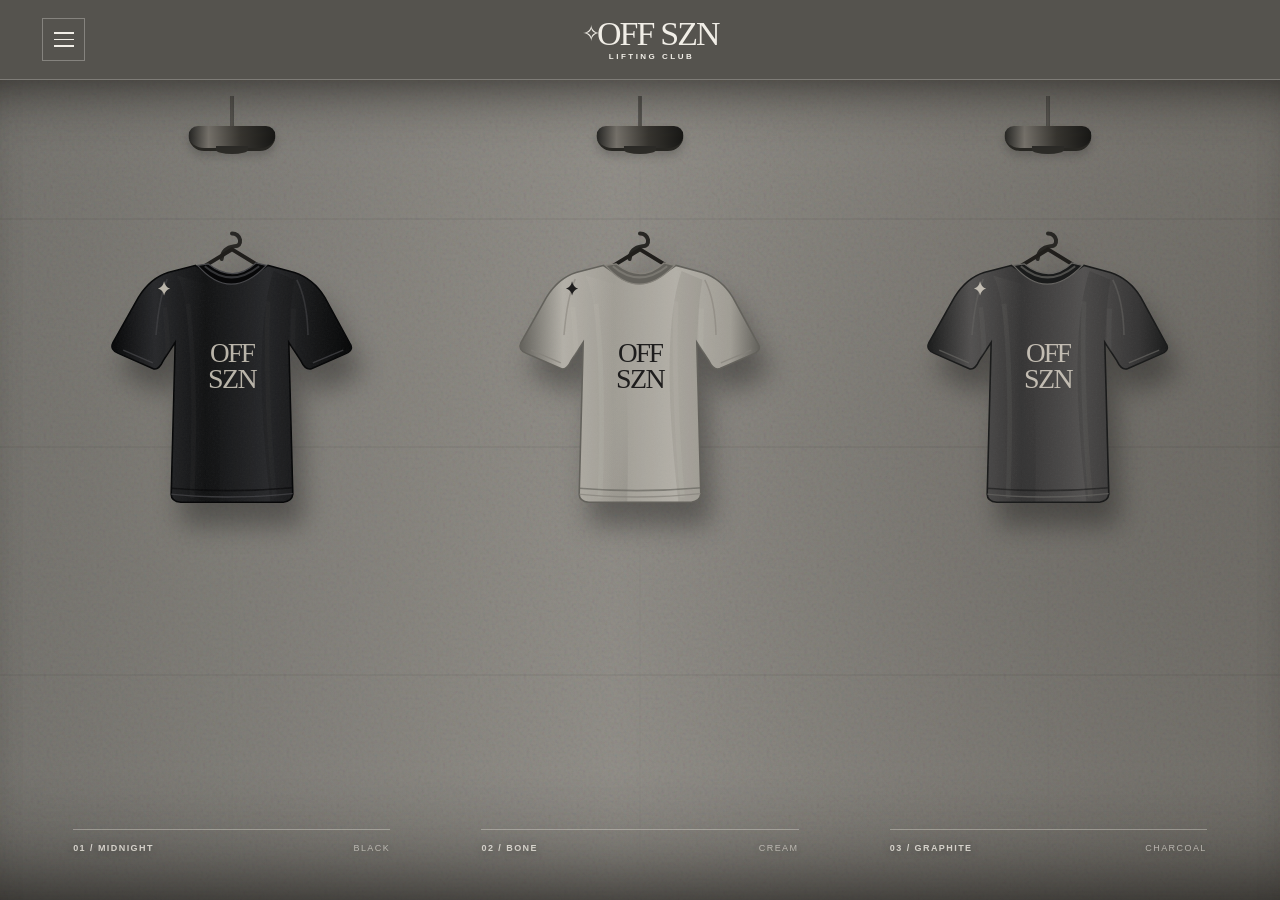
==== commit 36603c97: "Simplify OFF SZN landing page and move navigation into hamburger menu" ====
--- a/off-szn/index.html
+++ b/off-szn/index.html
@@ -70,6 +70,23 @@
 .bottom-meta span:last-child{text-align:right}
 .footer{min-height:67px;padding:18px clamp(18px,3.3vw,56px);display:flex;align-items:center;justify-content:space-between;gap:18px;background:#f2f0e9;color:#474640;font-size:9px;letter-spacing:.15em;text-transform:uppercase;line-height:1.65}
 .footer a{text-decoration:none;border-bottom:1px solid rgba(71,70,64,.5)}
+
+/* Unobtrusive top-left navigation: no promotional links on the wall. */
+.menu-wrap{position:relative;z-index:30;flex:0 0 auto}
+.menu-toggle{display:flex;flex-direction:column;justify-content:center;align-items:center;gap:5px;width:43px;height:43px;padding:8px;background:transparent;border:1px solid rgba(245,242,235,.3);color:#f1eee7}
+.menu-toggle span{display:block;width:20px;height:1.5px;background:currentColor;transition:transform .2s,opacity .2s}
+.menu-toggle[aria-expanded="true"] span:first-child{transform:translateY(6.5px) rotate(45deg)}
+.menu-toggle[aria-expanded="true"] span:nth-child(2){opacity:0}
+.menu-toggle[aria-expanded="true"] span:last-child{transform:translateY(-6.5px) rotate(-45deg)}
+.menu-panel{position:absolute;top:calc(100% + 12px);left:0;min-width:218px;display:flex;flex-direction:column;gap:0;padding:10px;background:rgba(42,41,38,.98);box-shadow:0 18px 45px #0006;border:1px solid #ffffff35}
+.menu-panel[hidden]{display:none}
+.menu-panel a{font-size:11px;text-transform:uppercase;text-decoration:none;letter-spacing:.14em;padding:14px 13px;border-bottom:1px solid #ffffff22;white-space:nowrap}
+.menu-panel a:last-child{border-bottom:0}
+.menu-panel a:hover,.menu-panel a:focus-visible{background:#ffffff15}
+.site-header{justify-content:flex-start}
+.site-header .brand{margin:0 auto;transform:translateX(-21px);align-items:center;text-align:center}
+.site-header .header-right{display:none}
+@media(max-width:680px){.site-header .brand{transform:translateX(-21px)}.menu-toggle{width:42px;height:42px}.menu-panel{min-width:205px}}
 /* Keep the gallery a single row until it becomes a one-at-a-time swipe carousel. */
 @media (max-width:850px) and (min-width:681px){.gallery{gap:0;padding:0 10px}.shirt-button{top:160px;width:min(98%,220px)}.station-label{left:7%;right:7%;font-size:8px}.wall-top span{font-size:8px}}
 @media (max-width:680px){
@@ -101,12 +118,20 @@
 <a class="skip" href="#gallery">Skip to shirts</a>
 <div class="site">
   <header class="site-header">
+    <div class="menu-wrap">
+      <button class="menu-toggle" id="menu-toggle" type="button" aria-label="Open navigation menu" aria-controls="menu-panel" aria-expanded="false"><span></span><span></span><span></span></button>
+      <nav class="menu-panel" id="menu-panel" aria-label="Site navigation" hidden>
+        <a href="#gallery">The collection</a>
+        <a href="https://www.instagram.com/offszn_apparel/" target="_blank" rel="noopener noreferrer">Instagram ↗</a>
+        <a href="mailto:contact.offsznapparel@gmail.com">Contact ↗</a>
+      </nav>
+    </div>
     <a href="#top" class="brand" aria-label="OFF SZN Lifting Club home"><span class="brand-name"><span class="brand-star">✧</span>OFF SZN</span><span class="brand-sub">LIFTING CLUB</span></a>
-    <div class="header-right"><span class="header-status">A new season is coming</span><a class="header-link" href="https://www.instagram.com/offszn_apparel/" target="_blank" rel="noopener noreferrer">Instagram ↗</a></div>
+
   </header>
   <main id="top">
     <section class="wall" aria-label="OFF SZN first collection coming soon">
-      <div class="wall-top"><span>OFF SZN / 001</span><span>Move closer to explore</span></div>
+
       <div class="gallery" id="gallery" role="region" aria-label="Three OFF SZN shirts" tabindex="0">
 <article class="station" data-index="0" aria-label="Midnight black OFF SZN T-shirt">
       <span class="light-beam" aria-hidden="true"></span>
@@ -210,13 +235,20 @@
         <div class="slide-indicator"><span id="counter" aria-live="polite">01 / 03</span><span class="slide-dots" aria-hidden="true"><span class="current"></span><span></span><span></span></span></div>
         <button class="arrow" id="next" type="button" aria-label="Next shirt">›</button>
       </nav>
-      <div class="bottom-meta"><span>THE FIRST COLLECTION / COMING SOON</span><span>Wear what moves you.</span></div>
+
     </section>
   </main>
-  <footer class="footer"><span>© <span id="year">2026</span> OFF SZN</span><span class="footer-center">THE SEASON NEVER ENDS.</span><a href="mailto:contact.offsznapparel@gmail.com">CONTACT ↗</a></footer>
+
 </div>
 <script>
 (() => {
+  const menuToggle=document.getElementById('menu-toggle');
+  const menuPanel=document.getElementById('menu-panel');
+  function setMenu(open){menuPanel.hidden=!open;menuToggle.setAttribute('aria-expanded',String(open));menuToggle.setAttribute('aria-label',open?'Close navigation menu':'Open navigation menu');}
+  menuToggle.addEventListener('click',()=>setMenu(menuPanel.hidden));
+  document.addEventListener('click',e=>{if(!e.target.closest('.menu-wrap'))setMenu(false);});
+  document.addEventListener('keydown',e=>{if(e.key==='Escape'&&!menuPanel.hidden){setMenu(false);menuToggle.focus();}});
+  menuPanel.querySelectorAll('a').forEach(a=>a.addEventListener('click',()=>setMenu(false)));
   const gallery = document.getElementById('gallery');
   const stations = [...gallery.querySelectorAll('.station')];
   const mobile = matchMedia('(max-width: 680px)');
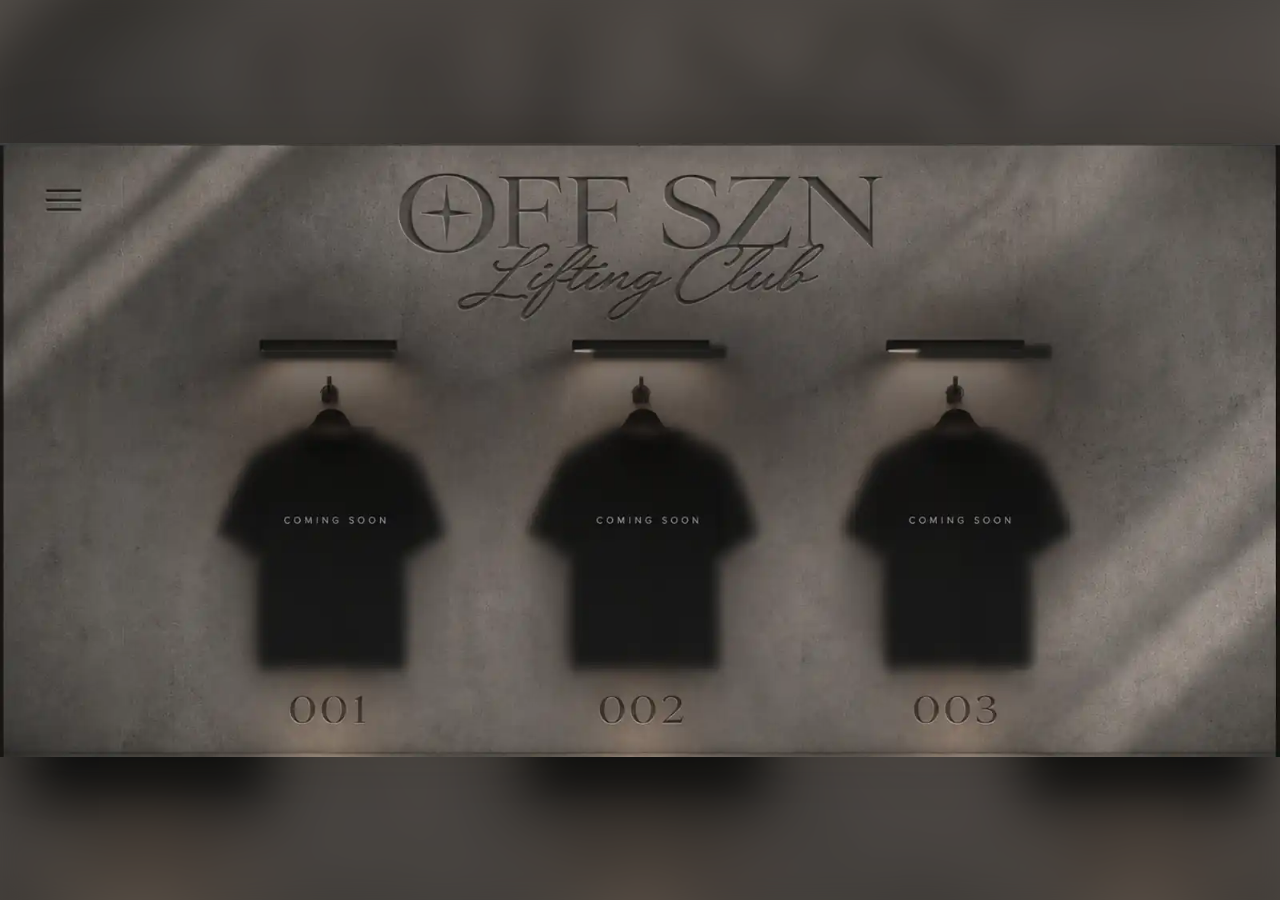
==== commit 5bb5c098: "Rebuild OFF SZN teaser using photographic concrete wall and responsive lighting interactions" ====
--- a/off-szn/index.html
+++ b/off-szn/index.html
@@ -1,339 +1,191 @@
 <!doctype html>
 <html lang="en">
 <head>
-<meta charset="utf-8">
-<meta name="viewport" content="width=device-width, initial-scale=1">
-<meta name="theme-color" content="#6f6c66">
-<meta name="description" content="OFF SZN Lifting Club. A new season is coming.">
-<title>OFF SZN — Lifting Club</title>
-<style>
-:root { --wall:#898782; --chalk:#f4f2ec; --charcoal:#1f1e1b; --ash:#bdbab2; --line:rgba(35,33,30,.28); color-scheme:light; }
-*{box-sizing:border-box}
-html{scroll-behavior:smooth}
-body{margin:0; background:#797772; color:var(--charcoal);font-family:Arial,Helvetica,sans-serif;-webkit-font-smoothing:antialiased;overflow-x:hidden}
-button,a{font:inherit}button{cursor:pointer}a{color:inherit}
-button:focus-visible,a:focus-visible{outline:2px solid #f5e2aa;outline-offset:5px}
-.skip{position:fixed;left:12px;top:-80px;z-index:100;background:white;padding:10px 16px}.skip:focus{top:12px}
-.site{min-height:100svh;display:flex;flex-direction:column}
-/* The quiet, thin showroom header is deliberately separate from the wall. */
-.site-header{height:80px; flex:0 0 auto;position:relative;z-index:10;display:flex;align-items:center;justify-content:space-between;gap:20px;padding:0 clamp(18px,3.3vw,56px);border-bottom:1px solid rgba(243,241,235,.25);background:#55534e;color:#f1eee7}
-.brand{display:inline-flex;flex-direction:column;gap:3px;line-height:1;text-decoration:none;flex-shrink:0;min-width:0}
-.brand-name{font-family:Georgia,'Times New Roman',serif;font-size:clamp(26px,2.65vw,38px);letter-spacing:-.055em;white-space:nowrap;line-height:.95;font-weight:400}
-.brand-name .brand-star{display:inline-block;font-size:.65em;vertical-align:.18em;margin-right:-.07em}
-.brand-sub{font-size:8px;letter-spacing:.31em;margin-left:2px;font-weight:600}
-.header-right{display:flex;align-items:center;justify-content:flex-end;gap:clamp(14px,3vw,43px);min-width:0}
-.header-status{font-size:10px;font-weight:600;letter-spacing:.18em;white-space:nowrap;text-transform:uppercase}
-.header-status:before{content:'';display:inline-block;width:5px;height:5px;margin-right:9px;border-radius:50%;background:#efede8;vertical-align:2px}
-.header-link{text-decoration:none;font-size:10px;text-transform:uppercase;white-space:nowrap;letter-spacing:.16em;border-bottom:1px solid rgba(255,255,255,.7);padding-bottom:5px}
-.header-link:hover{opacity:.65}
-main{flex:1;display:flex;flex-direction:column}
-/* Concrete gets its own tactile surface; no promotional banners or giant text obscures the clothes. */
-.wall{position:relative;isolation:isolate;flex:1;display:flex;flex-direction:column;min-height:clamp(580px,calc(100svh - 148px),870px);overflow:hidden;background:linear-gradient(90deg,#777570,#928f89 48%,#76736d)}
-.wall:before{content:'';position:absolute;inset:0;z-index:-1;pointer-events:none;background:
- radial-gradient(ellipse 45% 65% at 15% 51%,rgba(243,242,232,.13),transparent 80%),
- radial-gradient(ellipse 48% 75% at 84% 48%,rgba(0,0,0,.11),transparent 88%),
- linear-gradient(180deg,rgba(255,255,255,.06),transparent 22%,transparent 84%,rgba(30,28,25,.15)),
- repeating-linear-gradient(0deg,transparent 0 224px,rgba(25,25,25,.13) 225px,rgba(255,255,255,.08) 226px,transparent 228px),
- url("data:image/svg+xml,%3Csvg viewBox='0 0 240 240' xmlns='http://www.w3.org/2000/svg'%3E%3Cfilter id='noise'%3E%3CfeTurbulence type='fractalNoise' baseFrequency='.32' numOctaves='4' seed='8' stitchTiles='stitch'/%3E%3C/filter%3E%3Crect width='240' height='240' filter='url(%23noise)' opacity='.24'/%3E%3C/svg%3E"); background-size:auto,auto,auto,auto,240px 240px;mix-blend-mode:multiply;opacity:.82}
-.wall:after{content:'';position:absolute;inset:0;z-index:6;pointer-events:none;box-shadow:inset 0 55px 65px -55px #1d1b18,inset 0 -90px 90px -85px #1d1b18}
-.wall-top{position:relative;z-index:7;display:flex;align-items:center;justify-content:space-between;gap:15px;padding:20px clamp(18px,3.3vw,56px) 0;color:#f2eee6;pointer-events:none}
-.wall-top span{font-size:9px;letter-spacing:.20em;text-transform:uppercase;font-weight:600;line-height:1.7;text-shadow:0 1px 8px rgba(0,0,0,.35)}
-.wall-top span:last-child{text-align:right}
-.gallery{flex:1;position:relative;display:grid;grid-template-columns:repeat(3,minmax(0,1fr));gap:clamp(4px,1.7vw,32px);padding:0 clamp(10px,3vw,54px);min-height:530px}
-.station{position:relative;isolation:isolate;min-width:0;min-height:530px}
-.station:before{content:'';position:absolute;top:28px;bottom:50px;left:50%;width:1px;background:rgba(0,0,0,.02);transform:translateX(-50%);pointer-events:none}
-/* Steel fixtures start off, then light their own shirt on hover / slide selection. */
-.fixture{position:absolute;z-index:4;top:16px;left:50%;width:112px;height:93px;transform:translateX(-50%);pointer-events:none}
-.fixture-wire{position:absolute;top:0;left:50%;height:35px;width:3px;transform:translateX(-50%);background:linear-gradient(90deg,#2b2927,#6e6b64,#232321)}
-.fixture-shade{position:absolute;top:30px;left:50%;height:25px;width:87px;transform:translateX(-50%);border-radius:11px 11px 18px 18px;background:linear-gradient(90deg,#252523,#77736c 23%,#373530 60%,#171715);box-shadow:0 5px 9px #22222240;border-bottom:3px solid #282723}
-.fixture-bulb{position:absolute;top:50px;left:50%;height:8px;width:32px;transform:translateX(-50%);border-radius:0 0 50% 50%;background:#2c2b27;box-shadow:none;transition:background .12s,box-shadow .12s}
-.fixture-glow{position:absolute;top:40px;left:50%;width:170px;height:118px;transform:translateX(-50%);border-radius:50%;background:radial-gradient(ellipse at 50% 12%,rgba(255,232,176,.44),rgba(249,220,160,.09) 55%,transparent 73%);opacity:0;transition:opacity .15s}
-.light-beam{position:absolute;top:70px;left:50%;width:min(129%,440px);height:calc(100% - 142px);transform:translateX(-50%);z-index:-1;pointer-events:none;clip-path:polygon(48% 0,52% 0,100% 100%,0 100%);background:linear-gradient(180deg,rgba(255,242,189,.39),rgba(255,230,167,.19) 55%,rgba(255,232,193,.025));mix-blend-mode:screen;opacity:0;transition:opacity .15s}
-.station.is-lit .fixture-bulb{background:#fff1c6;box-shadow:0 0 9px 4px rgba(255,232,179,.78),0 0 24px 13px rgba(255,225,156,.3)}
-.station.is-lit .fixture-glow{opacity:1}
-.station.is-lit .light-beam{opacity:1}
-/* The zoom applies ONLY to the shirt, not the wall or its lamp. */
-.shirt-button{position:absolute;top:clamp(147px,16vh,195px);left:50%;transform:translateX(-50%);width:min(95%,clamp(185px,20vw,305px));appearance:none;border:0;background:transparent;padding:0;z-index:3;cursor:pointer;filter:drop-shadow(10px 23px 13px rgba(0,0,0,.33)) brightness(.83);transition:transform .42s cubic-bezier(.2,.8,.2,1),filter .42s ease;transform-origin:50% 35%}
-.shirt-svg{display:block;width:100%;height:auto}
-.station.is-lit .shirt-button{transform:translateX(-50%) translateY(-7px) scale(1.065);filter:drop-shadow(14px 31px 20px rgba(0,0,0,.43)) brightness(1.08)}
-.shirt-button:focus-visible{outline-offset:8px}
-.station-label{position:absolute;z-index:5;left:9%;right:9%;bottom:45px;display:flex;justify-content:space-between;gap:10px;align-items:center;font-size:9px;line-height:1.5;letter-spacing:.16em;text-transform:uppercase;font-weight:600;color:#f3efe7;text-shadow:0 1px 10px rgba(0,0,0,.45);border-top:1px solid rgba(246,244,234,.37);padding-top:12px;pointer-events:none}
-.station-label span:last-child{opacity:.75;font-weight:400;text-align:right}
-/* A single flicker animation plays at activation, then ends while the steady light stays on. */
-.station.is-flickering .light-beam,.station.is-flickering .fixture-glow{animation:lamp-flicker .76s steps(1,end) both}
-.station.is-flickering .fixture-bulb{animation:bulb-flicker .76s steps(1,end) both}
-@keyframes lamp-flicker {0%,7%{opacity:0}8%,15%{opacity:1}16%,23%{opacity:0}24%,36%{opacity:1}37%,44%{opacity:.14}45%,58%{opacity:1}59%,64%{opacity:.35}65%,100%{opacity:1}}
-@keyframes bulb-flicker{0%,7%,16%,23%,37%,44%,59%,64%{background:#2c2b27;box-shadow:none}8%,15%,24%,36%,45%,58%,65%,100%{background:#fff1c6;box-shadow:0 0 9px 4px rgba(255,232,179,.78),0 0 24px 13px rgba(255,225,156,.3)}}
-.gallery-controls{display:none}
-/* All informational text sits in its own strips. None overlaps the shirts. */
-.bottom-meta{position:relative;z-index:8;display:flex;align-items:center;justify-content:space-between;gap:18px;padding:16px clamp(18px,3.3vw,56px);background:#77746e;border-top:1px solid rgba(255,255,255,.22);color:#f0ede5;font-size:9px;letter-spacing:.15em;line-height:1.6;text-transform:uppercase}
-.bottom-meta span:last-child{text-align:right}
-.footer{min-height:67px;padding:18px clamp(18px,3.3vw,56px);display:flex;align-items:center;justify-content:space-between;gap:18px;background:#f2f0e9;color:#474640;font-size:9px;letter-spacing:.15em;text-transform:uppercase;line-height:1.65}
-.footer a{text-decoration:none;border-bottom:1px solid rgba(71,70,64,.5)}
-
-/* Unobtrusive top-left navigation: no promotional links on the wall. */
-.menu-wrap{position:relative;z-index:30;flex:0 0 auto}
-.menu-toggle{display:flex;flex-direction:column;justify-content:center;align-items:center;gap:5px;width:43px;height:43px;padding:8px;background:transparent;border:1px solid rgba(245,242,235,.3);color:#f1eee7}
-.menu-toggle span{display:block;width:20px;height:1.5px;background:currentColor;transition:transform .2s,opacity .2s}
-.menu-toggle[aria-expanded="true"] span:first-child{transform:translateY(6.5px) rotate(45deg)}
-.menu-toggle[aria-expanded="true"] span:nth-child(2){opacity:0}
-.menu-toggle[aria-expanded="true"] span:last-child{transform:translateY(-6.5px) rotate(-45deg)}
-.menu-panel{position:absolute;top:calc(100% + 12px);left:0;min-width:218px;display:flex;flex-direction:column;gap:0;padding:10px;background:rgba(42,41,38,.98);box-shadow:0 18px 45px #0006;border:1px solid #ffffff35}
-.menu-panel[hidden]{display:none}
-.menu-panel a{font-size:11px;text-transform:uppercase;text-decoration:none;letter-spacing:.14em;padding:14px 13px;border-bottom:1px solid #ffffff22;white-space:nowrap}
-.menu-panel a:last-child{border-bottom:0}
-.menu-panel a:hover,.menu-panel a:focus-visible{background:#ffffff15}
-.site-header{justify-content:flex-start}
-.site-header .brand{margin:0 auto;transform:translateX(-21px);align-items:center;text-align:center}
-.site-header .header-right{display:none}
-@media(max-width:680px){.site-header .brand{transform:translateX(-21px)}.menu-toggle{width:42px;height:42px}.menu-panel{min-width:205px}}
-/* Keep the gallery a single row until it becomes a one-at-a-time swipe carousel. */
-@media (max-width:850px) and (min-width:681px){.gallery{gap:0;padding:0 10px}.shirt-button{top:160px;width:min(98%,220px)}.station-label{left:7%;right:7%;font-size:8px}.wall-top span{font-size:8px}}
-@media (max-width:680px){
- .site-header{height:71px;padding:0 18px;gap:8px}.brand-name{font-size:31px}.brand-sub{font-size:7px}.header-right{gap:14px}.header-status{display:none}.header-link{font-size:9px;letter-spacing:.1em}
- .wall{min-height:clamp(585px,calc(100svh - 164px),740px)}
- .wall-top{padding:16px 20px 0}.wall-top span{font-size:8px;letter-spacing:.13em}.wall-top span:last-child{display:none}
- .gallery{display:flex;overflow-x:auto;overscroll-behavior-x:contain;scroll-snap-type:x mandatory;scrollbar-width:none;touch-action:pan-x;gap:0;padding:0;flex:1;min-height:510px;scroll-padding:0;scroll-behavior:smooth}
- .gallery::-webkit-scrollbar{display:none}
- .station{flex:0 0 100%;width:100%;height:auto;min-height:510px;scroll-snap-align:center;scroll-snap-stop:always}
- .fixture{top:22px}.light-beam{top:80px;height:calc(100% - 132px);width:min(125vw,430px)}
- .shirt-button{top:clamp(115px,21vh,179px);width:min(77vw,335px);max-width:335px}
- .station-label{left:21px;right:21px;bottom:29px;font-size:10px}
- .gallery-controls{position:relative;z-index:9;display:flex;align-items:center;justify-content:space-between;gap:12px;padding:7px 20px 14px;color:#f2efe8}
- .arrow{width:44px;height:40px;display:grid;place-items:center;background:rgba(50,48,45,.15);border:1px solid rgba(255,255,255,.5);border-radius:0;color:#f1ede7;font-size:22px;line-height:1}
- .arrow:disabled{opacity:.3;cursor:default}
- .slide-indicator{display:flex;align-items:center;gap:12px;font-size:10px;letter-spacing:.20em;font-variant-numeric:tabular-nums}
- .slide-dots{display:flex;align-items:center;gap:6px}
- .slide-dots span{display:block;width:4px;height:4px;border-radius:50%;background:rgba(246,244,236,.38);transition:transform .18s,background .18s}
- .slide-dots span.current{background:#f6f3e9;transform:scale(1.45)}
- .bottom-meta{padding:12px 20px;gap:8px;font-size:8px;letter-spacing:.1em}.bottom-meta span:last-child{display:none}
- .footer{min-height:61px;padding:18px 20px;gap:14px;font-size:8px;letter-spacing:.1em}.footer-center{display:none}
-}
-@media (min-width:480px) and (max-width:680px){.gallery,.station{min-height:580px}.shirt-button{top:105px;width:min(58vw,285px)}}
-@media(max-width:359px){.header-link{font-size:8px}.brand-name{font-size:27px}.shirt-button{width:min(79vw,295px);top:140px}.wall-top span{font-size:7.5px}.station-label{font-size:9px}}
-@media (prefers-reduced-motion:reduce){html{scroll-behavior:auto}.gallery{scroll-behavior:auto}.station.is-flickering .light-beam,.station.is-flickering .fixture-glow,.station.is-flickering .fixture-bulb{animation:none}.shirt-button,.light-beam,.fixture-glow,.fixture-bulb{transition:none}}
-</style>
+  <meta charset="utf-8">
+  <meta name="viewport" content="width=device-width,initial-scale=1,viewport-fit=cover">
+  <meta name="theme-color" content="#5c5751">
+  <meta name="description" content="OFF SZN Lifting Club. Coming soon.">
+  <title>OFF SZN — Lifting Club</title>
+  <link rel="preload" href="assets/wall-off.webp" as="image" type="image/webp">
+  <link rel="preload" href="assets/wall-on.webp" as="image" type="image/webp">
+  <style>
+  :root{color-scheme:dark;--ink:#24221f;--wall:#69635b;--off:url('assets/wall-off.webp');--on:url('assets/wall-on.webp')}
+  *{box-sizing:border-box}html{height:100%}body{margin:0;min-height:100%;background:#57534d;font-family:Arial,Helvetica,sans-serif;overflow:hidden}
+  button,a{font:inherit}button{cursor:pointer}button:focus-visible,a:focus-visible{outline:2px solid #ead6af;outline-offset:4px}
+  .skip{position:absolute;left:-9999px;top:1rem;padding:10px;background:#252422;color:#fff;z-index:100}.skip:focus{left:1rem}
+  .screen{position:relative;width:100%;height:100svh;min-height:400px;isolation:isolate;overflow:hidden}
+  .ambient-wall{position:absolute;inset:-35px;z-index:-2;background:var(--off) center/cover;filter:blur(24px) brightness(.66)}
+  .desktop-scene{position:absolute;inset:0;display:flex;align-items:center;justify-content:center}
+  .artboard{position:relative;width:min(100vw,calc(100svh * 1843 / 883));aspect-ratio:1843/883;max-height:100svh;background:var(--off) center/100% 100% no-repeat;box-shadow:0 0 65px #18171522;overflow:hidden}
+  .light-area,.hover-detail{position:absolute;inset:0;pointer-events:none;background:var(--on) center/100% 100% no-repeat;opacity:0}
+  .light-area{transition:opacity .14s ease;mask-image:radial-gradient(ellipse 15.8% 30% at var(--cx) 45%,#000 0%,#000 39%,transparent 100%);-webkit-mask-image:radial-gradient(ellipse 15.8% 30% at var(--cx) 45%,#000 0%,#000 39%,transparent 100%)}
+  .hover-detail{transition:opacity .26s ease,transform .55s cubic-bezier(.22,.6,.27,1);mask-image:radial-gradient(ellipse 10.5% 23% at var(--cx) 61%,#000 0%,#000 54%,transparent 98%);-webkit-mask-image:radial-gradient(ellipse 10.5% 23% at var(--cx) 61%,#000 0%,#000 54%,transparent 98%);transform:scale(1);transform-origin:var(--cx) 61%}
+  .station.is-lit .light-area{opacity:1}.station.is-lit .hover-detail{opacity:.96;transform:scale(1.035)}
+  .station.is-flickering .light-area{animation:single-flicker .74s steps(1,end) both}
+  .station.is-flickering .hover-detail{animation:shirt-fade .74s steps(1,end) both}
+  @keyframes single-flicker{0%,7%,16%,23%,35%,43%{opacity:0}8%,15%,24%,34%{opacity:1}36%,42%{opacity:.22}44%,100%{opacity:1}}
+  @keyframes shirt-fade{0%,43%{opacity:0}44%,100%{opacity:.96}}
+  .station{position:absolute;inset:0;pointer-events:none}
+  .shirt-trigger{position:absolute;z-index:4;top:40%;width:18%;height:45%;padding:0;border:0;background:transparent;pointer-events:auto;touch-action:manipulation}
+  .shirt-trigger[data-index="0"]{left:16.6%}.shirt-trigger[data-index="1"]{left:42.4%}.shirt-trigger[data-index="2"]{left:68.1%}
+  .station[data-index="0"]{--cx:25.7%}.station[data-index="1"]{--cx:51.5%}.station[data-index="2"]{--cx:76.9%}
+  .menu-toggle{position:absolute;z-index:20;left:3.1%;top:7%;width:4.5%;height:5.3%;min-width:44px;min-height:44px;border:0;background:transparent;padding:0;display:grid;place-content:center;gap:6px;color:#252421}
+  .menu-toggle span{display:block;width:28px;height:2px;background:currentColor;box-shadow:0 1px 0 #ffffff16;transition:transform .2s ease,opacity .2s ease}
+  /* The reference already has a photographed menu icon. Keep the hit target but don't draw a second icon. */
+  .desktop-scene .menu-toggle span{opacity:0}
+  .menu-toggle[aria-expanded="true"] span:first-child{transform:translateY(8px) rotate(45deg)}
+  .menu-toggle[aria-expanded="true"] span:nth-child(2){opacity:0}
+  .menu-toggle[aria-expanded="true"] span:last-child{transform:translateY(-8px) rotate(-45deg)}
+  .menu-panel{position:absolute;z-index:21;left:3.2%;top:13.4%;width:min(260px,82vw);padding:13px;background:rgba(34,32,30,.96);color:#f6f2ea;box-shadow:0 18px 40px #0005;border:1px solid #ffffff27;backdrop-filter:blur(10px)}
+  .menu-panel[hidden]{display:none}.menu-panel a{display:block;padding:15px 11px;color:inherit;text-decoration:none;text-transform:uppercase;letter-spacing:.17em;font-size:11px;line-height:1.3;border-bottom:1px solid #ffffff23}.menu-panel a:last-child{border:0}.menu-panel a:hover{background:#ffffff12}
+  .mobile-view{display:none}
+  @media(max-width:700px){
+    body{overflow:hidden}.screen{display:flex;flex-direction:column;min-height:560px}
+    .desktop-scene{display:none}
+    .mobile-view{display:flex;flex:1;flex-direction:column;min-height:0}
+    .mobile-header{height:clamp(133px,22svh,198px);flex:0 0 auto;position:relative;z-index:12;background:url('assets/mobile-header.webp') center/100% 100% no-repeat;overflow:visible;isolation:isolate}
+    .mobile-header:before{content:"";position:absolute;inset:0;background:linear-gradient(0deg,rgba(85,80,74,.08),transparent 45%);z-index:-1}
+    .mobile-logo{display:none}
+    .mobile-menu{position:absolute;left:14px;top:13px;z-index:25}
+    .mobile-menu .menu-toggle{position:static;width:46px;height:46px;min-width:46px;min-height:46px;display:flex;flex-direction:column;align-items:center;justify-content:center;gap:5px;color:#221f1c}
+    .mobile-menu .menu-toggle span{width:27px;height:2px}
+    .mobile-menu .menu-panel{position:fixed;left:14px;top:68px;min-width:220px;width:60vw}
+    .mobile-gallery{display:flex;flex:1;min-height:0;overflow-x:auto;overflow-y:hidden;scroll-snap-type:x mandatory;scroll-behavior:smooth;scrollbar-width:none;overscroll-behavior-x:contain;touch-action:pan-x}
+    .mobile-gallery::-webkit-scrollbar{display:none}
+    .mobile-panel{position:relative;flex:0 0 100%;height:100%;min-height:0;scroll-snap-align:center;scroll-snap-stop:always;isolation:isolate;overflow:hidden;background:var(--off) var(--pan) 100% / auto 140% no-repeat}
+    .mobile-panel:after{content:"";position:absolute;inset:auto 0 0;height:8%;background:linear-gradient(0deg,#15141233,transparent);pointer-events:none}
+    .mobile-lit,.mobile-zoom{position:absolute;inset:0;pointer-events:none;background:var(--on) var(--pan) 100% / auto 140% no-repeat;opacity:0}
+    .mobile-lit{transition:opacity .16s ease}.mobile-zoom{mask-image:radial-gradient(ellipse 48% 39% at 50% 55%,#000 0%,#000 52%,transparent 98%);-webkit-mask-image:radial-gradient(ellipse 48% 39% at 50% 55%,#000 0%,#000 52%,transparent 98%);transform-origin:50% 57%;transition:opacity .24s ease,transform .5s ease;transform:scale(1)}
+    .mobile-panel.is-lit .mobile-lit{opacity:1}.mobile-panel.is-lit .mobile-zoom{opacity:1;transform:scale(1.023)}
+    .mobile-panel.is-flickering .mobile-lit{animation:single-flicker .74s steps(1,end) both}
+    .mobile-panel.is-flickering .mobile-zoom{animation:shirt-fade .74s steps(1,end) both}
+    .mobile-panel[data-index="0"]{--pan:18.6%}.mobile-panel[data-index="1"]{--pan:52%}.mobile-panel[data-index="2"]{--pan:84.5%}
+    .mobile-panel button{position:absolute;inset:0;width:100%;border:0;background:transparent;color:transparent;cursor:default}
+    .mobile-controls{height:54px;display:flex;align-items:center;justify-content:center;flex:0 0 auto;gap:28px;background:#645f58;color:#e5ddd0}
+    .mobile-arrow{border:0;background:transparent;color:inherit;width:40px;height:44px;font-size:27px;font-weight:200;line-height:1}.mobile-arrow:disabled{opacity:.23}
+    .dots{display:flex;align-items:center;justify-content:center;gap:11px;min-width:55px}.dot{width:5px;height:5px;border-radius:50%;background:#eee5d64a}.dot.active{background:#eee5d6;transform:scale(1.35)}
+  }
+  @media(prefers-reduced-motion:reduce){.station.is-flickering .light-area,.station.is-flickering .hover-detail,.mobile-panel.is-flickering .mobile-lit,.mobile-panel.is-flickering .mobile-zoom{animation:none}.mobile-gallery{scroll-behavior:auto}.hover-detail,.mobile-zoom,.light-area,.mobile-lit{transition:none}}
+  </style>
 </head>
 <body>
-<a class="skip" href="#gallery">Skip to shirts</a>
-<div class="site">
-  <header class="site-header">
-    <div class="menu-wrap">
-      <button class="menu-toggle" id="menu-toggle" type="button" aria-label="Open navigation menu" aria-controls="menu-panel" aria-expanded="false"><span></span><span></span><span></span></button>
-      <nav class="menu-panel" id="menu-panel" aria-label="Site navigation" hidden>
-        <a href="#gallery">The collection</a>
-        <a href="https://www.instagram.com/offszn_apparel/" target="_blank" rel="noopener noreferrer">Instagram ↗</a>
-        <a href="mailto:contact.offsznapparel@gmail.com">Contact ↗</a>
-      </nav>
+<a class="skip" href="#collection">Skip to the collection</a>
+<main class="screen" aria-label="OFF SZN Lifting Club teaser collection">
+  <div class="ambient-wall" aria-hidden="true"></div>
+  <div class="desktop-scene" id="desktop-scene">
+    <div class="artboard" id="collection" aria-label="Three OFF SZN coming soon shirts on a concrete wall">
+      <div class="station" data-index="0"><div class="light-area" aria-hidden="true"></div><div class="hover-detail" aria-hidden="true"></div><button class="shirt-trigger" data-index="0" aria-label="Preview shirt 001" type="button"></button></div>
+      <div class="station" data-index="1"><div class="light-area" aria-hidden="true"></div><div class="hover-detail" aria-hidden="true"></div><button class="shirt-trigger" data-index="1" aria-label="Preview shirt 002" type="button"></button></div>
+      <div class="station" data-index="2"><div class="light-area" aria-hidden="true"></div><div class="hover-detail" aria-hidden="true"></div><button class="shirt-trigger" data-index="2" aria-label="Preview shirt 003" type="button"></button></div>
+      <div class="desktop-menu">
+        <button class="menu-toggle" type="button" aria-controls="desktop-menu-panel" aria-expanded="false" aria-label="Open menu"><span></span><span></span><span></span></button>
+        <nav class="menu-panel" id="desktop-menu-panel" aria-label="Site links" hidden><a href="#collection">Collection</a><a href="https://www.instagram.com/offszn_apparel/" rel="noopener noreferrer" target="_blank">Instagram ↗</a><a href="mailto:contact.offsznapparel@gmail.com">Contact ↗</a></nav>
+      </div>
     </div>
-    <a href="#top" class="brand" aria-label="OFF SZN Lifting Club home"><span class="brand-name"><span class="brand-star">✧</span>OFF SZN</span><span class="brand-sub">LIFTING CLUB</span></a>
-
-  </header>
-  <main id="top">
-    <section class="wall" aria-label="OFF SZN first collection coming soon">
-
-      <div class="gallery" id="gallery" role="region" aria-label="Three OFF SZN shirts" tabindex="0">
-<article class="station" data-index="0" aria-label="Midnight black OFF SZN T-shirt">
-      <span class="light-beam" aria-hidden="true"></span>
-      <span class="fixture" aria-hidden="true"><span class="fixture-wire"></span><span class="fixture-shade"></span><span class="fixture-bulb"></span><span class="fixture-glow"></span></span>
-      <button class="shirt-button" type="button" aria-label="Illuminate midnight shirt" aria-pressed="false"><svg aria-hidden="true" class="shirt-svg" viewbox="0 0 320 389" xmlns="http://www.w3.org/2000/svg">
-<defs>
-<lineargradient id="fabric01" x1="0" x2="1" y1="0" y2="0"><stop offset="0" stop-color="#08090a"></stop><stop offset=".18" stop-color="#303134"></stop><stop offset=".39" stop-color="#151617"></stop><stop offset=".65" stop-color="#303134"></stop><stop offset=".88" stop-color="#151617"></stop><stop offset="1" stop-color="#08090a"></stop></lineargradient>
-<lineargradient id="fold01" x1="0" x2="1" y1="0" y2="1"><stop stop-color="#4f5051" stop-opacity=".32"></stop><stop offset=".6" stop-color="#151617" stop-opacity="0"></stop><stop offset="1" stop-color="#08090a" stop-opacity=".4"></stop></lineargradient>
-<filter height="100%" id="grain01" width="100%" x="0" y="0"><feturbulence basefrequency=".47" numoctaves="2" result="noise" seed="4" stitchtiles="stitch" type="fractalNoise"></feturbulence><fecolormatrix in="noise" type="saturate" values="0"></fecolormatrix><fecomponenttransfer><fefunca slope=".075" type="linear"></fefunca></fecomponenttransfer></filter>
-<clippath id="shape01"><path d="M114 48 80 57 Q58 64 43 88 L11 145 Q7 153 18 158 L61 177 Q68 180 74 167 L89 144 84 334 Q84 343 96 344 L224 344 Q235 343 236 334 L231 144 246 167 Q252 180 260 177 L303 158 Q313 153 307 145 L276 88 Q262 65 238 57 L205 48 Q185 64 160 65 Q134 64 114 48Z"></path></clippath>
-</defs>
-<path d="M147 40 Q148 26 163 24 Q171 24 170 16 Q168 8 160 8" fill="none" stroke="#302f2b" stroke-linecap="round" stroke-width="5"></path>
-<path d="M160 28 119 53 M160 28 201 53" fill="none" stroke="#262421" stroke-linecap="round" stroke-width="5"></path>
-<path d="M114 48 80 57 Q58 64 43 88 L11 145 Q7 153 18 158 L61 177 Q68 180 74 167 L89 144 84 334 Q84 343 96 344 L224 344 Q235 343 236 334 L231 144 246 167 Q252 180 260 177 L303 158 Q313 153 307 145 L276 88 Q262 65 238 57 L205 48 Q185 64 160 65 Q134 64 114 48Z" fill="url(#fabric01)" stroke="#08090a" stroke-width="2"></path>
-<g clip-path="url(#shape01)">
-<path d="M92 61 Q115 107 110 345 L144 345 Q148 170 130 72Z" fill="url(#fold01)" opacity=".5"></path>
-<path d="M212 55 Q184 136 208 344 L239 344 Q224 146 238 66Z" fill="#08090a" opacity=".15"></path>
-<path d="M76 100 Q84 171 76 220 M237 102 Q234 193 242 251 M105 96 Q116 196 110 339 M205 93 Q201 202 213 338" fill="none" opacity=".13" stroke="#4f5051" stroke-width="6"></path>
-<path d="M73 333 Q155 342 239 333 M24 154 61 170 M261 170 299 154" fill="none" opacity=".7" stroke="#56565a" stroke-width="1.7"></path>
-<path d="M74 326 Q157 333 237 326" fill="none" opacity=".65" stroke="#08090a" stroke-width="2"></path>
-<path d="M79 65 Q69 88 65 135 M241 66 Q254 91 255 135" fill="none" opacity=".55" stroke="#56565a" stroke-width="2"></path>
-<rect filter="url(#grain01)" height="310" opacity=".7" width="320" x="0" y="45"></rect>
-</g>
-<path d="M117 48 Q158 95 203 48 L190 45 Q162 71 130 46Z" fill="#08090a" stroke="#56565a" stroke-width="1.5"></path>
-<path d="M126 49 Q159 77 194 49" fill="none" opacity=".7" stroke="#56565a" stroke-width="2.5"></path>
-<g fill="#dfd9cc" text-anchor="middle">
-<text font-family="Georgia, 'Times New Roman', serif" font-size="34" letter-spacing="-2.4" x="160" y="169">OFF</text>
-<text font-family="Georgia, 'Times New Roman', serif" font-size="35" letter-spacing="-2.1" x="160" y="201">SZN</text>
-<path d="M126 144 Q129 158 140 161 Q129 164 126 177 Q124 164 112 161 Q124 157 126 144Z" transform="translate(7 -10) scale(.54)"></path>
-</g>
-</svg></button>
-      <div class="station-label"><span>01 / MIDNIGHT</span><span>BLACK</span></div>
-    </article>
-<article class="station" data-index="1" aria-label="Bone cream OFF SZN T-shirt">
-      <span class="light-beam" aria-hidden="true"></span>
-      <span class="fixture" aria-hidden="true"><span class="fixture-wire"></span><span class="fixture-shade"></span><span class="fixture-bulb"></span><span class="fixture-glow"></span></span>
-      <button class="shirt-button" type="button" aria-label="Illuminate bone shirt" aria-pressed="false"><svg aria-hidden="true" class="shirt-svg" viewbox="0 0 320 389" xmlns="http://www.w3.org/2000/svg">
-<defs>
-<lineargradient id="fabric02" x1="0" x2="1" y1="0" y2="0"><stop offset="0" stop-color="#77756e"></stop><stop offset=".18" stop-color="#d9d5cb"></stop><stop offset=".39" stop-color="#c2beb4"></stop><stop offset=".65" stop-color="#d9d5cb"></stop><stop offset=".88" stop-color="#c2beb4"></stop><stop offset="1" stop-color="#77756e"></stop></lineargradient>
-<lineargradient id="fold02" x1="0" x2="1" y1="0" y2="1"><stop stop-color="#f0eae0" stop-opacity=".32"></stop><stop offset=".6" stop-color="#c2beb4" stop-opacity="0"></stop><stop offset="1" stop-color="#77756e" stop-opacity=".4"></stop></lineargradient>
-<filter height="100%" id="grain02" width="100%" x="0" y="0"><feturbulence basefrequency=".47" numoctaves="2" result="noise" seed="4" stitchtiles="stitch" type="fractalNoise"></feturbulence><fecolormatrix in="noise" type="saturate" values="0"></fecolormatrix><fecomponenttransfer><fefunca slope=".075" type="linear"></fefunca></fecomponenttransfer></filter>
-<clippath id="shape02"><path d="M114 48 80 57 Q58 64 43 88 L11 145 Q7 153 18 158 L61 177 Q68 180 74 167 L89 144 84 334 Q84 343 96 344 L224 344 Q235 343 236 334 L231 144 246 167 Q252 180 260 177 L303 158 Q313 153 307 145 L276 88 Q262 65 238 57 L205 48 Q185 64 160 65 Q134 64 114 48Z"></path></clippath>
-</defs>
-<path d="M147 40 Q148 26 163 24 Q171 24 170 16 Q168 8 160 8" fill="none" stroke="#302f2b" stroke-linecap="round" stroke-width="5"></path>
-<path d="M160 28 119 53 M160 28 201 53" fill="none" stroke="#262421" stroke-linecap="round" stroke-width="5"></path>
-<path d="M114 48 80 57 Q58 64 43 88 L11 145 Q7 153 18 158 L61 177 Q68 180 74 167 L89 144 84 334 Q84 343 96 344 L224 344 Q235 343 236 334 L231 144 246 167 Q252 180 260 177 L303 158 Q313 153 307 145 L276 88 Q262 65 238 57 L205 48 Q185 64 160 65 Q134 64 114 48Z" fill="url(#fabric02)" stroke="#77756e" stroke-width="2"></path>
-<g clip-path="url(#shape02)">
-<path d="M92 61 Q115 107 110 345 L144 345 Q148 170 130 72Z" fill="url(#fold02)" opacity=".5"></path>
-<path d="M212 55 Q184 136 208 344 L239 344 Q224 146 238 66Z" fill="#77756e" opacity=".15"></path>
-<path d="M76 100 Q84 171 76 220 M237 102 Q234 193 242 251 M105 96 Q116 196 110 339 M205 93 Q201 202 213 338" fill="none" opacity=".13" stroke="#f0eae0" stroke-width="6"></path>
-<path d="M73 333 Q155 342 239 333 M24 154 61 170 M261 170 299 154" fill="none" opacity=".7" stroke="#a09c93" stroke-width="1.7"></path>
-<path d="M74 326 Q157 333 237 326" fill="none" opacity=".65" stroke="#77756e" stroke-width="2"></path>
-<path d="M79 65 Q69 88 65 135 M241 66 Q254 91 255 135" fill="none" opacity=".55" stroke="#a09c93" stroke-width="2"></path>
-<rect filter="url(#grain02)" height="310" opacity=".7" width="320" x="0" y="45"></rect>
-</g>
-<path d="M117 48 Q158 95 203 48 L190 45 Q162 71 130 46Z" fill="#77756e" stroke="#a09c93" stroke-width="1.5"></path>
-<path d="M126 49 Q159 77 194 49" fill="none" opacity=".7" stroke="#a09c93" stroke-width="2.5"></path>
-<g fill="#242323" text-anchor="middle">
-<text font-family="Georgia, 'Times New Roman', serif" font-size="34" letter-spacing="-2.4" x="160" y="169">OFF</text>
-<text font-family="Georgia, 'Times New Roman', serif" font-size="35" letter-spacing="-2.1" x="160" y="201">SZN</text>
-<path d="M126 144 Q129 158 140 161 Q129 164 126 177 Q124 164 112 161 Q124 157 126 144Z" transform="translate(7 -10) scale(.54)"></path>
-</g>
-</svg></button>
-      <div class="station-label"><span>02 / BONE</span><span>CREAM</span></div>
-    </article>
-<article class="station" data-index="2" aria-label="Graphite charcoal OFF SZN T-shirt">
-      <span class="light-beam" aria-hidden="true"></span>
-      <span class="fixture" aria-hidden="true"><span class="fixture-wire"></span><span class="fixture-shade"></span><span class="fixture-bulb"></span><span class="fixture-glow"></span></span>
-      <button class="shirt-button" type="button" aria-label="Illuminate graphite shirt" aria-pressed="false"><svg aria-hidden="true" class="shirt-svg" viewbox="0 0 320 389" xmlns="http://www.w3.org/2000/svg">
-<defs>
-<lineargradient id="fabric03" x1="0" x2="1" y1="0" y2="0"><stop offset="0" stop-color="#1f2020"></stop><stop offset=".18" stop-color="#646261"></stop><stop offset=".39" stop-color="#414040"></stop><stop offset=".65" stop-color="#646261"></stop><stop offset=".88" stop-color="#414040"></stop><stop offset="1" stop-color="#1f2020"></stop></lineargradient>
-<lineargradient id="fold03" x1="0" x2="1" y1="0" y2="1"><stop stop-color="#92908a" stop-opacity=".32"></stop><stop offset=".6" stop-color="#414040" stop-opacity="0"></stop><stop offset="1" stop-color="#1f2020" stop-opacity=".4"></stop></lineargradient>
-<filter height="100%" id="grain03" width="100%" x="0" y="0"><feturbulence basefrequency=".47" numoctaves="2" result="noise" seed="4" stitchtiles="stitch" type="fractalNoise"></feturbulence><fecolormatrix in="noise" type="saturate" values="0"></fecolormatrix><fecomponenttransfer><fefunca slope=".075" type="linear"></fefunca></fecomponenttransfer></filter>
-<clippath id="shape03"><path d="M114 48 80 57 Q58 64 43 88 L11 145 Q7 153 18 158 L61 177 Q68 180 74 167 L89 144 84 334 Q84 343 96 344 L224 344 Q235 343 236 334 L231 144 246 167 Q252 180 260 177 L303 158 Q313 153 307 145 L276 88 Q262 65 238 57 L205 48 Q185 64 160 65 Q134 64 114 48Z"></path></clippath>
-</defs>
-<path d="M147 40 Q148 26 163 24 Q171 24 170 16 Q168 8 160 8" fill="none" stroke="#302f2b" stroke-linecap="round" stroke-width="5"></path>
-<path d="M160 28 119 53 M160 28 201 53" fill="none" stroke="#262421" stroke-linecap="round" stroke-width="5"></path>
-<path d="M114 48 80 57 Q58 64 43 88 L11 145 Q7 153 18 158 L61 177 Q68 180 74 167 L89 144 84 334 Q84 343 96 344 L224 344 Q235 343 236 334 L231 144 246 167 Q252 180 260 177 L303 158 Q313 153 307 145 L276 88 Q262 65 238 57 L205 48 Q185 64 160 65 Q134 64 114 48Z" fill="url(#fabric03)" stroke="#1f2020" stroke-width="2"></path>
-<g clip-path="url(#shape03)">
-<path d="M92 61 Q115 107 110 345 L144 345 Q148 170 130 72Z" fill="url(#fold03)" opacity=".5"></path>
-<path d="M212 55 Q184 136 208 344 L239 344 Q224 146 238 66Z" fill="#1f2020" opacity=".15"></path>
-<path d="M76 100 Q84 171 76 220 M237 102 Q234 193 242 251 M105 96 Q116 196 110 339 M205 93 Q201 202 213 338" fill="none" opacity=".13" stroke="#92908a" stroke-width="6"></path>
-<path d="M73 333 Q155 342 239 333 M24 154 61 170 M261 170 299 154" fill="none" opacity=".7" stroke="#7b7975" stroke-width="1.7"></path>
-<path d="M74 326 Q157 333 237 326" fill="none" opacity=".65" stroke="#1f2020" stroke-width="2"></path>
-<path d="M79 65 Q69 88 65 135 M241 66 Q254 91 255 135" fill="none" opacity=".55" stroke="#7b7975" stroke-width="2"></path>
-<rect filter="url(#grain03)" height="310" opacity=".7" width="320" x="0" y="45"></rect>
-</g>
-<path d="M117 48 Q158 95 203 48 L190 45 Q162 71 130 46Z" fill="#1f2020" stroke="#7b7975" stroke-width="1.5"></path>
-<path d="M126 49 Q159 77 194 49" fill="none" opacity=".7" stroke="#7b7975" stroke-width="2.5"></path>
-<g fill="#eae3d6" text-anchor="middle">
-<text font-family="Georgia, 'Times New Roman', serif" font-size="34" letter-spacing="-2.4" x="160" y="169">OFF</text>
-<text font-family="Georgia, 'Times New Roman', serif" font-size="35" letter-spacing="-2.1" x="160" y="201">SZN</text>
-<path d="M126 144 Q129 158 140 161 Q129 164 126 177 Q124 164 112 161 Q124 157 126 144Z" transform="translate(7 -10) scale(.54)"></path>
-</g>
-</svg></button>
-      <div class="station-label"><span>03 / GRAPHITE</span><span>CHARCOAL</span></div>
-    </article>
+  </div>
+  <div class="mobile-view">
+    <header class="mobile-header">
+      <div class="mobile-menu">
+        <button class="menu-toggle" type="button" aria-controls="mobile-menu-panel" aria-expanded="false" aria-label="Open menu"><span></span><span></span><span></span></button>
+        <nav class="menu-panel" id="mobile-menu-panel" aria-label="Site links" hidden><a href="#mobile-collection">Collection</a><a href="https://www.instagram.com/offszn_apparel/" rel="noopener noreferrer" target="_blank">Instagram ↗</a><a href="mailto:contact.offsznapparel@gmail.com">Contact ↗</a></nav>
       </div>
-      <nav class="gallery-controls" aria-label="Shirt carousel">
-        <button class="arrow" id="prev" type="button" aria-label="Previous shirt">‹</button>
-        <div class="slide-indicator"><span id="counter" aria-live="polite">01 / 03</span><span class="slide-dots" aria-hidden="true"><span class="current"></span><span></span><span></span></span></div>
-        <button class="arrow" id="next" type="button" aria-label="Next shirt">›</button>
-      </nav>
-
-    </section>
-  </main>
-
-</div>
+    </header>
+    <div class="mobile-gallery" id="mobile-collection" tabindex="0" aria-label="Swipe to see three shirts" role="region">
+      <section class="mobile-panel" data-index="0" aria-label="Shirt 001"><div class="mobile-lit"></div><div class="mobile-zoom"></div><button type="button" aria-label="Shirt 001, coming soon"></button></section>
+      <section class="mobile-panel" data-index="1" aria-label="Shirt 002"><div class="mobile-lit"></div><div class="mobile-zoom"></div><button type="button" aria-label="Shirt 002, coming soon"></button></section>
+      <section class="mobile-panel" data-index="2" aria-label="Shirt 003"><div class="mobile-lit"></div><div class="mobile-zoom"></div><button type="button" aria-label="Shirt 003, coming soon"></button></section>
+    </div>
+    <nav class="mobile-controls" aria-label="Shirt carousel controls"><button class="mobile-arrow" id="prev" type="button" aria-label="Previous shirt">‹</button><div class="dots" aria-live="polite" aria-label="Shirt 1 of 3"><span class="dot active"></span><span class="dot"></span><span class="dot"></span></div><button class="mobile-arrow" id="next" type="button" aria-label="Next shirt">›</button></nav>
+  </div>
+</main>
 <script>
 (() => {
-  const menuToggle=document.getElementById('menu-toggle');
-  const menuPanel=document.getElementById('menu-panel');
-  function setMenu(open){menuPanel.hidden=!open;menuToggle.setAttribute('aria-expanded',String(open));menuToggle.setAttribute('aria-label',open?'Close navigation menu':'Open navigation menu');}
-  menuToggle.addEventListener('click',()=>setMenu(menuPanel.hidden));
-  document.addEventListener('click',e=>{if(!e.target.closest('.menu-wrap'))setMenu(false);});
-  document.addEventListener('keydown',e=>{if(e.key==='Escape'&&!menuPanel.hidden){setMenu(false);menuToggle.focus();}});
-  menuPanel.querySelectorAll('a').forEach(a=>a.addEventListener('click',()=>setMenu(false)));
-  const gallery = document.getElementById('gallery');
-  const stations = [...gallery.querySelectorAll('.station')];
-  const mobile = matchMedia('(max-width: 680px)');
-  const reduced = matchMedia('(prefers-reduced-motion: reduce)');
-  const prev = document.getElementById('prev');
-  const next = document.getElementById('next');
-  const counter = document.getElementById('counter');
-  const dots = [...document.querySelectorAll('.slide-dots span')];
-  let current = -1;
-  let settleTimer;
-  const timers = new WeakMap();
-  document.getElementById('year').textContent = new Date().getFullYear();
-  function deactivate() {
-    stations.forEach(el => {
-      el.classList.remove('is-lit','is-flickering');
-      clearTimeout(timers.get(el));
-      el.querySelector('.shirt-button').setAttribute('aria-pressed','false');
+  const reduce = matchMedia('(prefers-reduced-motion: reduce)');
+  const mobileMedia = matchMedia('(max-width: 700px)');
+  const menuNodes = [...document.querySelectorAll('.desktop-menu,.mobile-menu')];
+  const setMenu = (node,show) => {
+    const button = node.querySelector('.menu-toggle');
+    const panel = node.querySelector('.menu-panel');
+    panel.hidden = !show;
+    button.setAttribute('aria-expanded',String(show));
+    button.setAttribute('aria-label',show?'Close menu':'Open menu');
+  };
+  menuNodes.forEach(node => {
+    node.querySelector('.menu-toggle').addEventListener('click',() => {
+      const opening=node.querySelector('.menu-panel').hidden;
+      menuNodes.forEach(n=>setMenu(n,false));
+      setMenu(node,opening);
     });
-    current = -1;
+    node.querySelectorAll('.menu-panel a').forEach(a=>a.addEventListener('click',()=>setMenu(node,false)));
+  });
+  document.addEventListener('pointerdown',event=>{if(!event.target.closest('.desktop-menu,.mobile-menu'))menuNodes.forEach(n=>setMenu(n,false))});
+  document.addEventListener('keydown',event=>{if(event.key==='Escape')menuNodes.forEach(n=>{if(!n.querySelector('.menu-panel').hidden){setMenu(n,false);n.querySelector('.menu-toggle').focus()}})});
+
+  const stations=[...document.querySelectorAll('.desktop-scene .station')];
+  const panels=[...document.querySelectorAll('.mobile-panel')];
+  const timers=new WeakMap();
+  let activeDesktop=-1,activeMobile=-1;
+  function offAll(elements){
+    elements.forEach(el=>{clearTimeout(timers.get(el));el.classList.remove('is-lit','is-flickering')});
   }
-  function activate(i) {
-    if (i < 0 || i >= stations.length || i === current) return;
-    deactivate();
-    const el = stations[i];
-    current = i;
+  function turnOn(el){
     el.classList.add('is-lit');
-    el.querySelector('.shirt-button').setAttribute('aria-pressed','true');
-    if (!reduced.matches) {
-      void el.offsetWidth;
-      el.classList.add('is-flickering');
-      timers.set(el, setTimeout(() => { el.classList.remove('is-flickering'); }, 800));
-    }
+    if(reduce.matches)return;
+    void el.offsetWidth;
+    el.classList.add('is-flickering');
+    timers.set(el,setTimeout(()=>el.classList.remove('is-flickering'),780));
   }
-  function centeredIndex() {
-    const middle = gallery.getBoundingClientRect().left + gallery.clientWidth / 2;
-    let best = 0, distance = Infinity;
-    stations.forEach((el,i) => {
-      const rect = el.getBoundingClientRect();
-      const d = Math.abs(rect.left + rect.width/2 - middle);
-      if (d < distance) { best = i; distance = d; }
-    });
-    return best;
+  function desktopActivate(index){
+    if(mobileMedia.matches||activeDesktop===index)return;
+    offAll(stations);activeDesktop=index;
+    if(index>=0)turnOn(stations[index]);
   }
-  function updateControls(i) {
-    counter.textContent = String(i+1).padStart(2,'0') + ' / 03';
-    dots.forEach((el,k) => el.classList.toggle('current', k===i));
-    prev.disabled = i===0;
-    next.disabled = i===stations.length-1;
+  stations.forEach((station,index)=>{
+    const trigger=station.querySelector('button');
+    trigger.addEventListener('pointerenter',event=>{if(event.pointerType!=='touch')desktopActivate(index)});
+    trigger.addEventListener('pointerleave',event=>{if(event.pointerType!=='touch')desktopActivate(-1)});
+    trigger.addEventListener('focus',()=>desktopActivate(index));
+    trigger.addEventListener('blur',()=>desktopActivate(-1));
+    trigger.addEventListener('click',()=>desktopActivate(index));
+  });
+  const gallery=document.getElementById('mobile-collection');
+  const prev=document.getElementById('prev'),next=document.getElementById('next');
+  const dots=[...document.querySelectorAll('.dot')];
+  const dotsRegion=document.querySelector('.dots');
+  let scrollTimer;
+  const currentPanel=()=>{
+    const center=gallery.getBoundingClientRect().left+gallery.clientWidth/2;
+    let winner=0,best=Infinity;
+    panels.forEach((el,i)=>{const r=el.getBoundingClientRect();const d=Math.abs(r.left+r.width/2-center);if(d<best){best=d;winner=i}});
+    return winner;
+  };
+  function mobileActivate(index){
+    if(activeMobile!==index){offAll(panels);activeMobile=index;turnOn(panels[index])}
+    dots.forEach((el,i)=>el.classList.toggle('active',i===index));
+    dotsRegion.setAttribute('aria-label',`Shirt ${index+1} of 3`);
+    prev.disabled=index===0;next.disabled=index===panels.length-1;
   }
-  function syncMobile() {
-    if(!mobile.matches) return;
-    const i=centeredIndex();
-    activate(i);
-    updateControls(i);
+  function go(index){
+    if(index<0||index>=panels.length)return;
+    gallery.scrollTo({left:panels[index].offsetLeft-panels[0].offsetLeft,behavior:reduce.matches?'instant':'smooth'});
+    mobileActivate(index);
   }
-  function goTo(i) {
-    if(i<0 || i>=stations.length || !mobile.matches) return;
-    gallery.scrollTo({left:i*gallery.clientWidth,behavior:reduced.matches?'instant':'smooth'});
-    activate(i);
-    updateControls(i);
-  }
-  stations.forEach((el,i) => {
-    const shirt = el.querySelector('.shirt-button');
-    shirt.addEventListener('pointerenter',e => {if(!mobile.matches && e.pointerType!=='touch') activate(i);});
-    shirt.addEventListener('pointerleave',e => {if(!mobile.matches && e.pointerType!=='touch') deactivate();});
-    el.addEventListener('focusin',() => {if(!mobile.matches) activate(i);});
-    el.addEventListener('focusout',e=> {if(!mobile.matches && !el.contains(e.relatedTarget))deactivate();});
-    shirt.addEventListener('click',()=> {if(mobile.matches)goTo(i);});
-  });
-  gallery.addEventListener('scroll',()=>{
-    if(!mobile.matches)return;
-    clearTimeout(settleTimer);
-    settleTimer=setTimeout(syncMobile,95);
-  },{passive:true});
-  gallery.addEventListener('scrollend',syncMobile);
-  gallery.addEventListener('keydown',e=>{
-    if(!mobile.matches)return;
-    if(e.key==='ArrowRight'||e.key==='ArrowLeft'){
-      e.preventDefault();goTo(Math.max(0,Math.min(stations.length-1,centeredIndex()+(e.key==='ArrowRight'?1:-1))));
+  gallery.addEventListener('scroll',()=>{clearTimeout(scrollTimer);scrollTimer=setTimeout(()=>mobileActivate(currentPanel()),110)},{passive:true});
+  gallery.addEventListener('scrollend',()=>mobileActivate(currentPanel()));
+  gallery.addEventListener('keydown',event=>{
+    if(event.key==='ArrowLeft'||event.key==='ArrowRight'){
+      event.preventDefault();go(Math.max(0,Math.min(2,currentPanel()+(event.key==='ArrowRight'?1:-1))))
     }
   });
-  prev.addEventListener('click',()=>goTo(centeredIndex()-1));
-  next.addEventListener('click',()=>goTo(centeredIndex()+1));
-  mobile.addEventListener('change',()=>{deactivate();if(mobile.matches){gallery.scrollTo({left:0,behavior:'instant'});activate(0);updateControls(0)}});
-  if(mobile.matches){activate(0);updateControls(0)}else{deactivate()}
+  prev.addEventListener('click',()=>go(currentPanel()-1));
+  next.addEventListener('click',()=>go(currentPanel()+1));
+  mobileMedia.addEventListener('change',()=>{
+    if(mobileMedia.matches){activeDesktop=-1;offAll(stations);gallery.scrollLeft=0;activeMobile=-1;mobileActivate(0)}
+    else{activeMobile=-1;offAll(panels);activeDesktop=-1;offAll(stations)}
+    menuNodes.forEach(n=>setMenu(n,false));
+  });
+  mobileActivate(0);
 })();
 </script>
-</body></html>+</body>
+</html>
